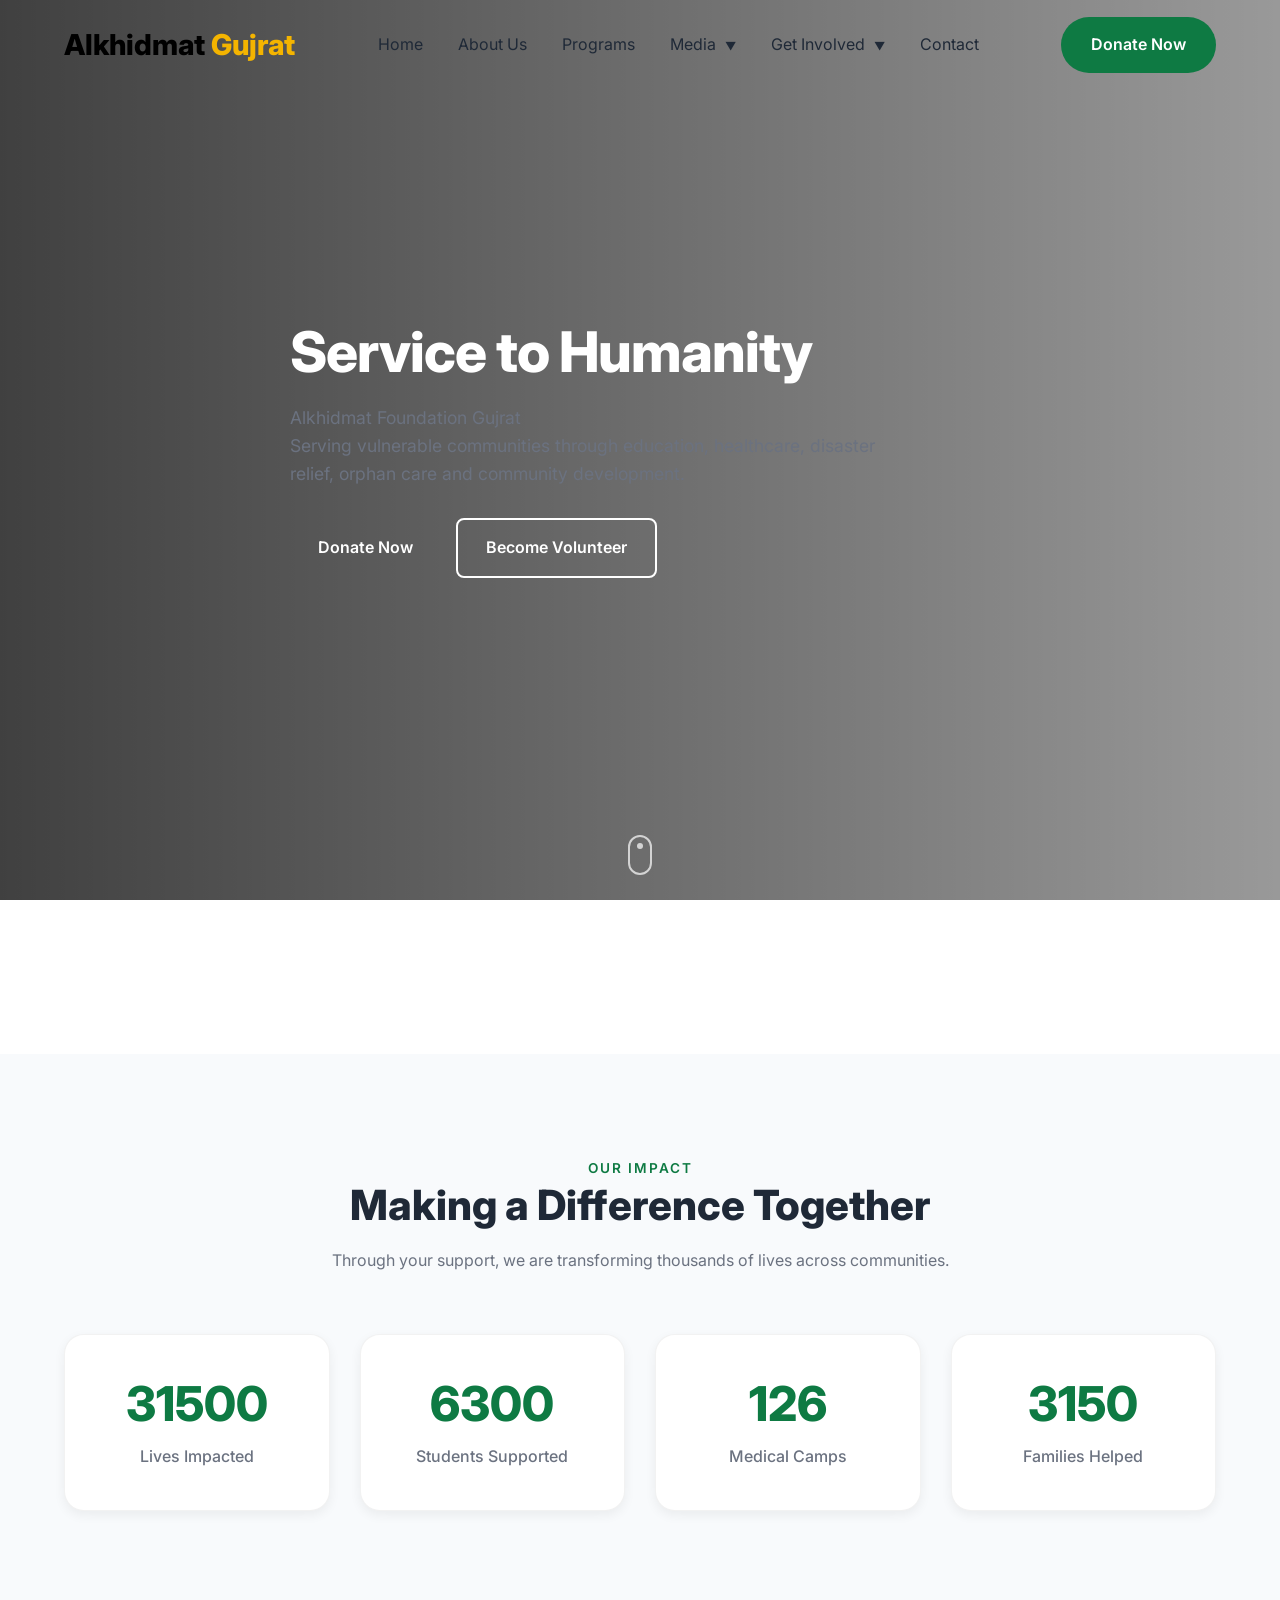
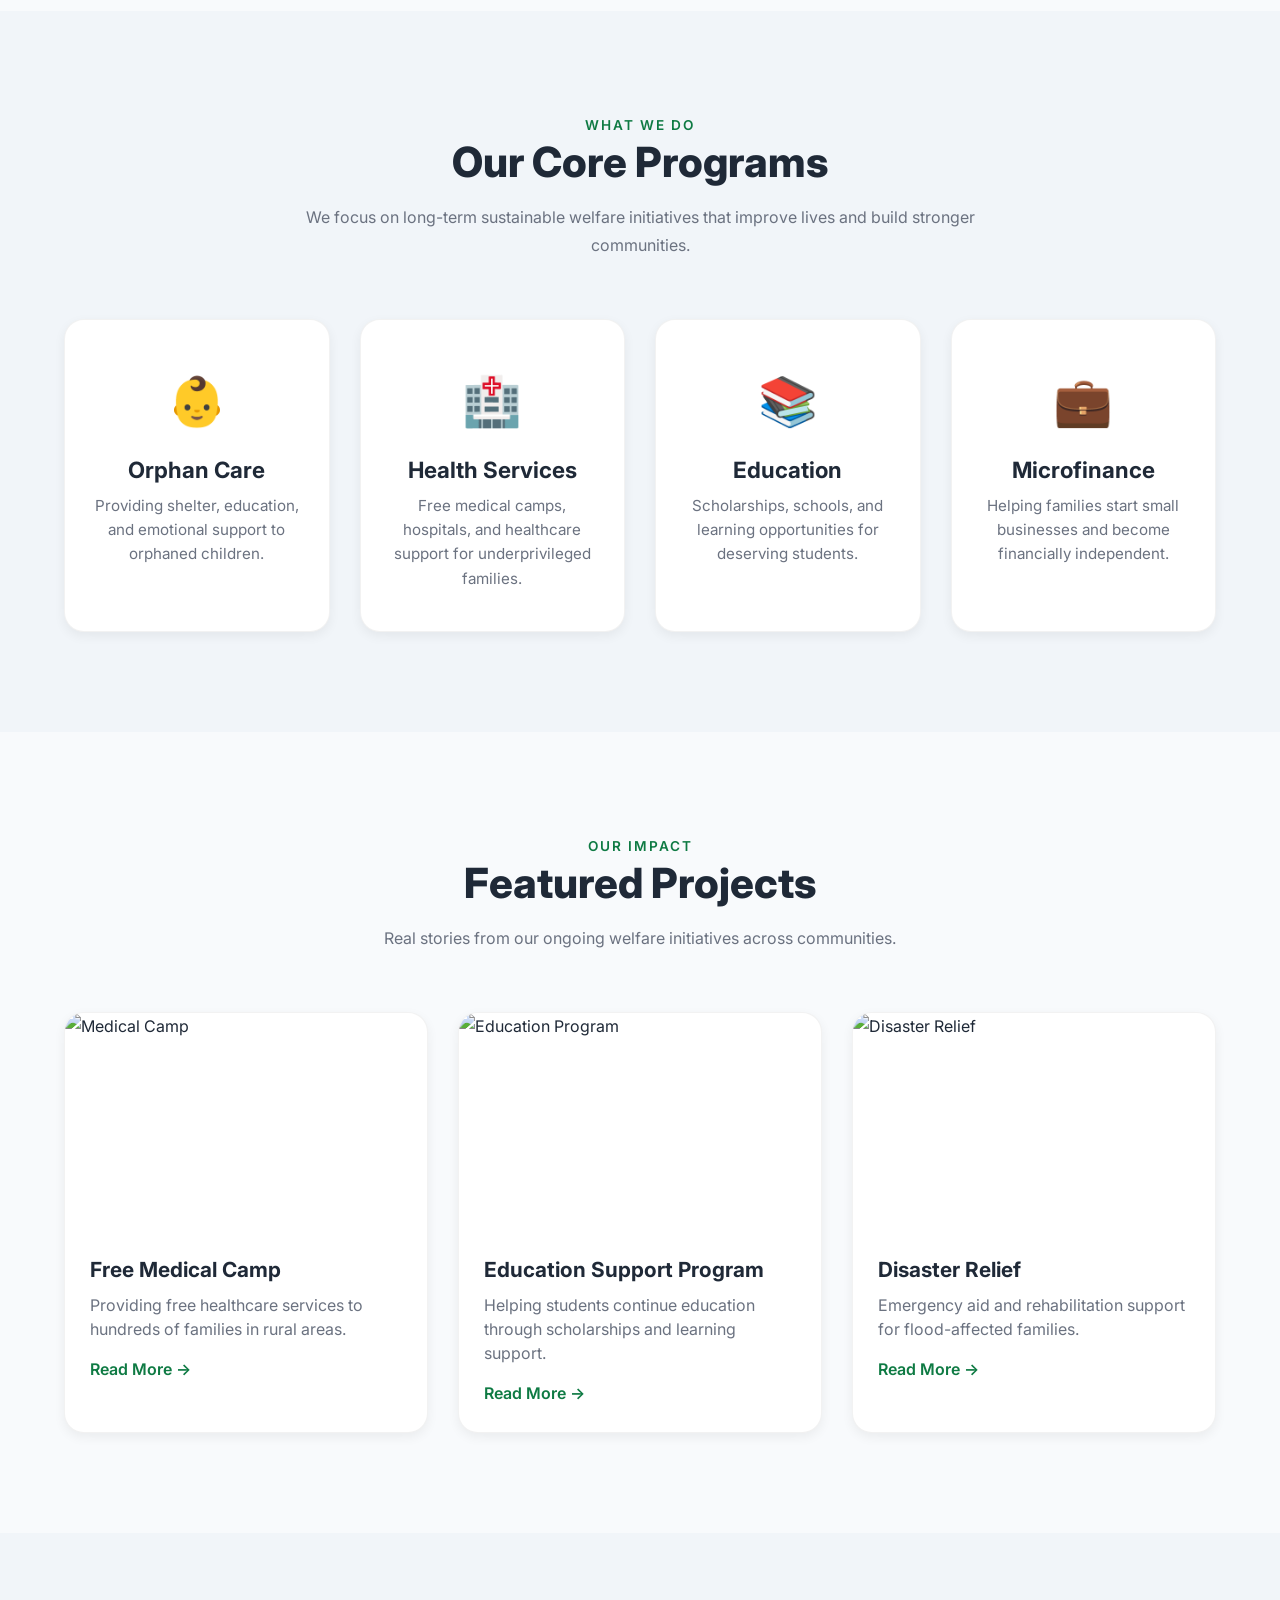
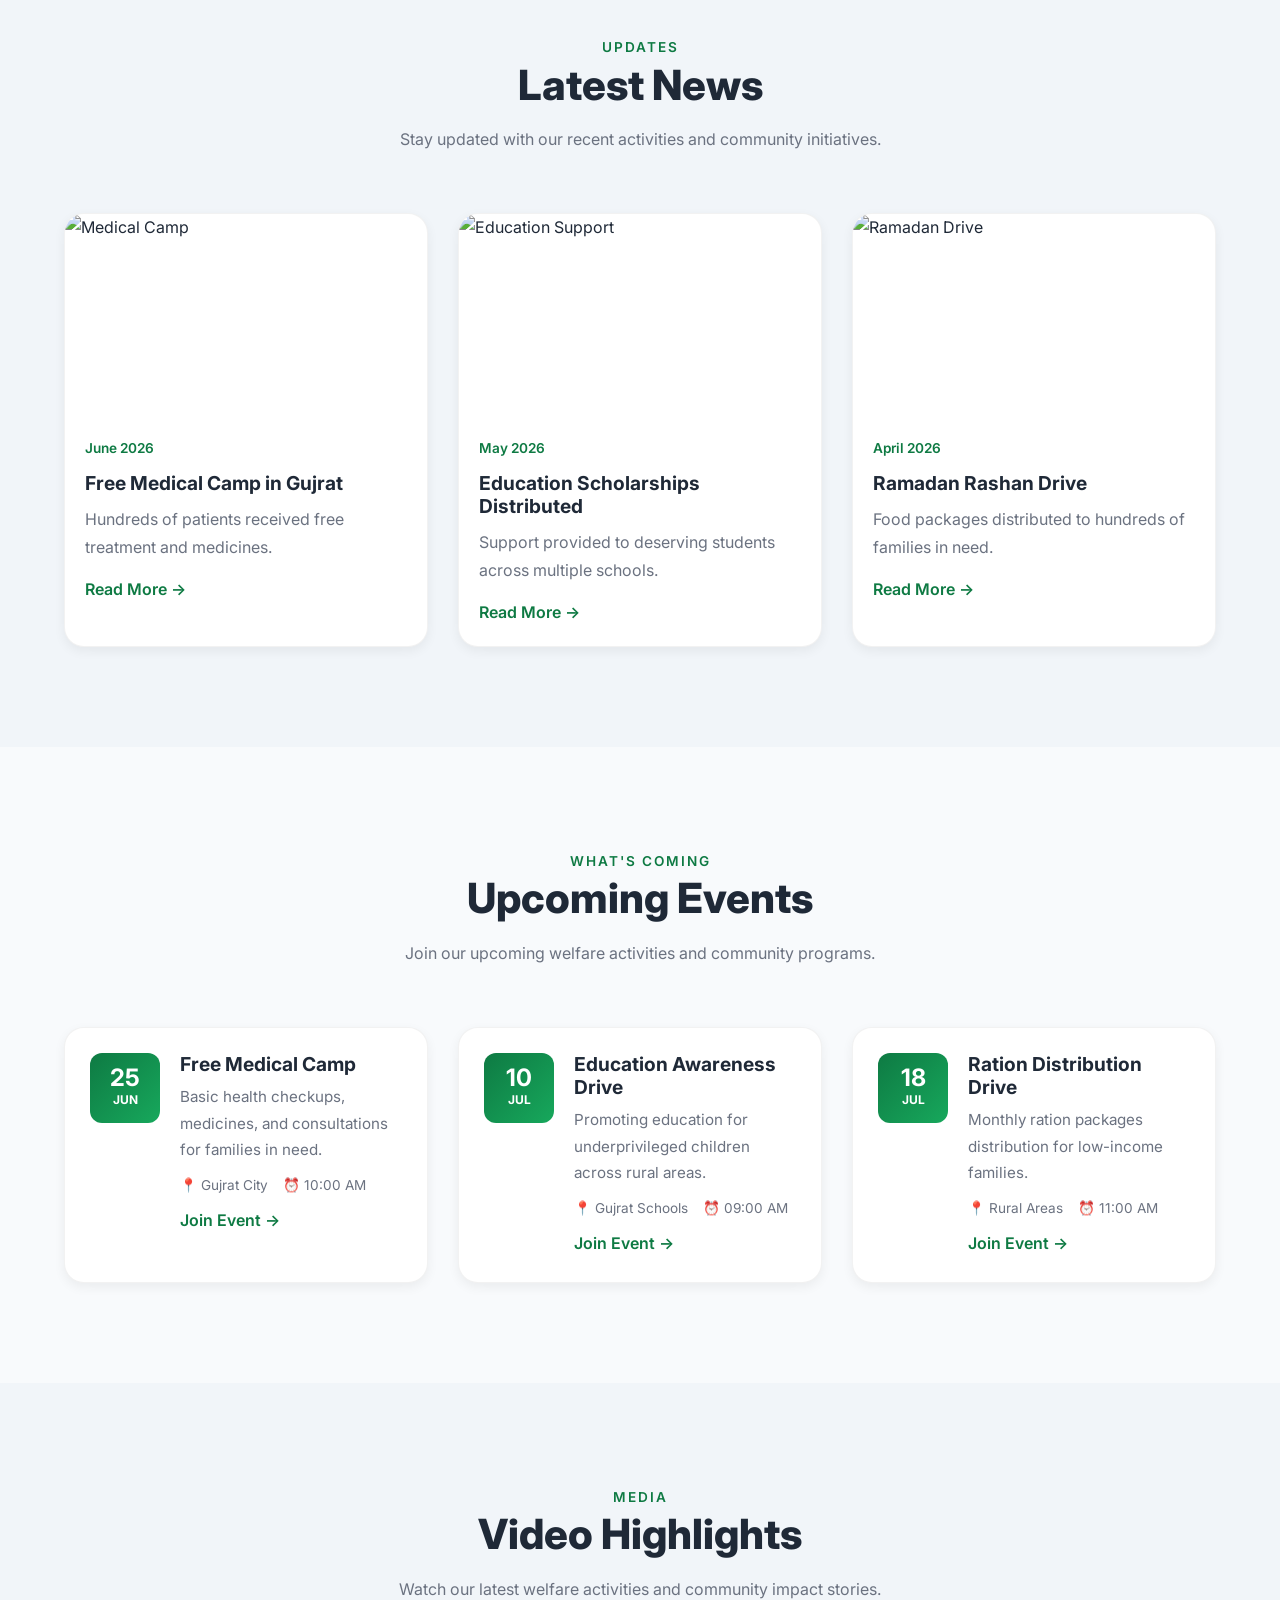
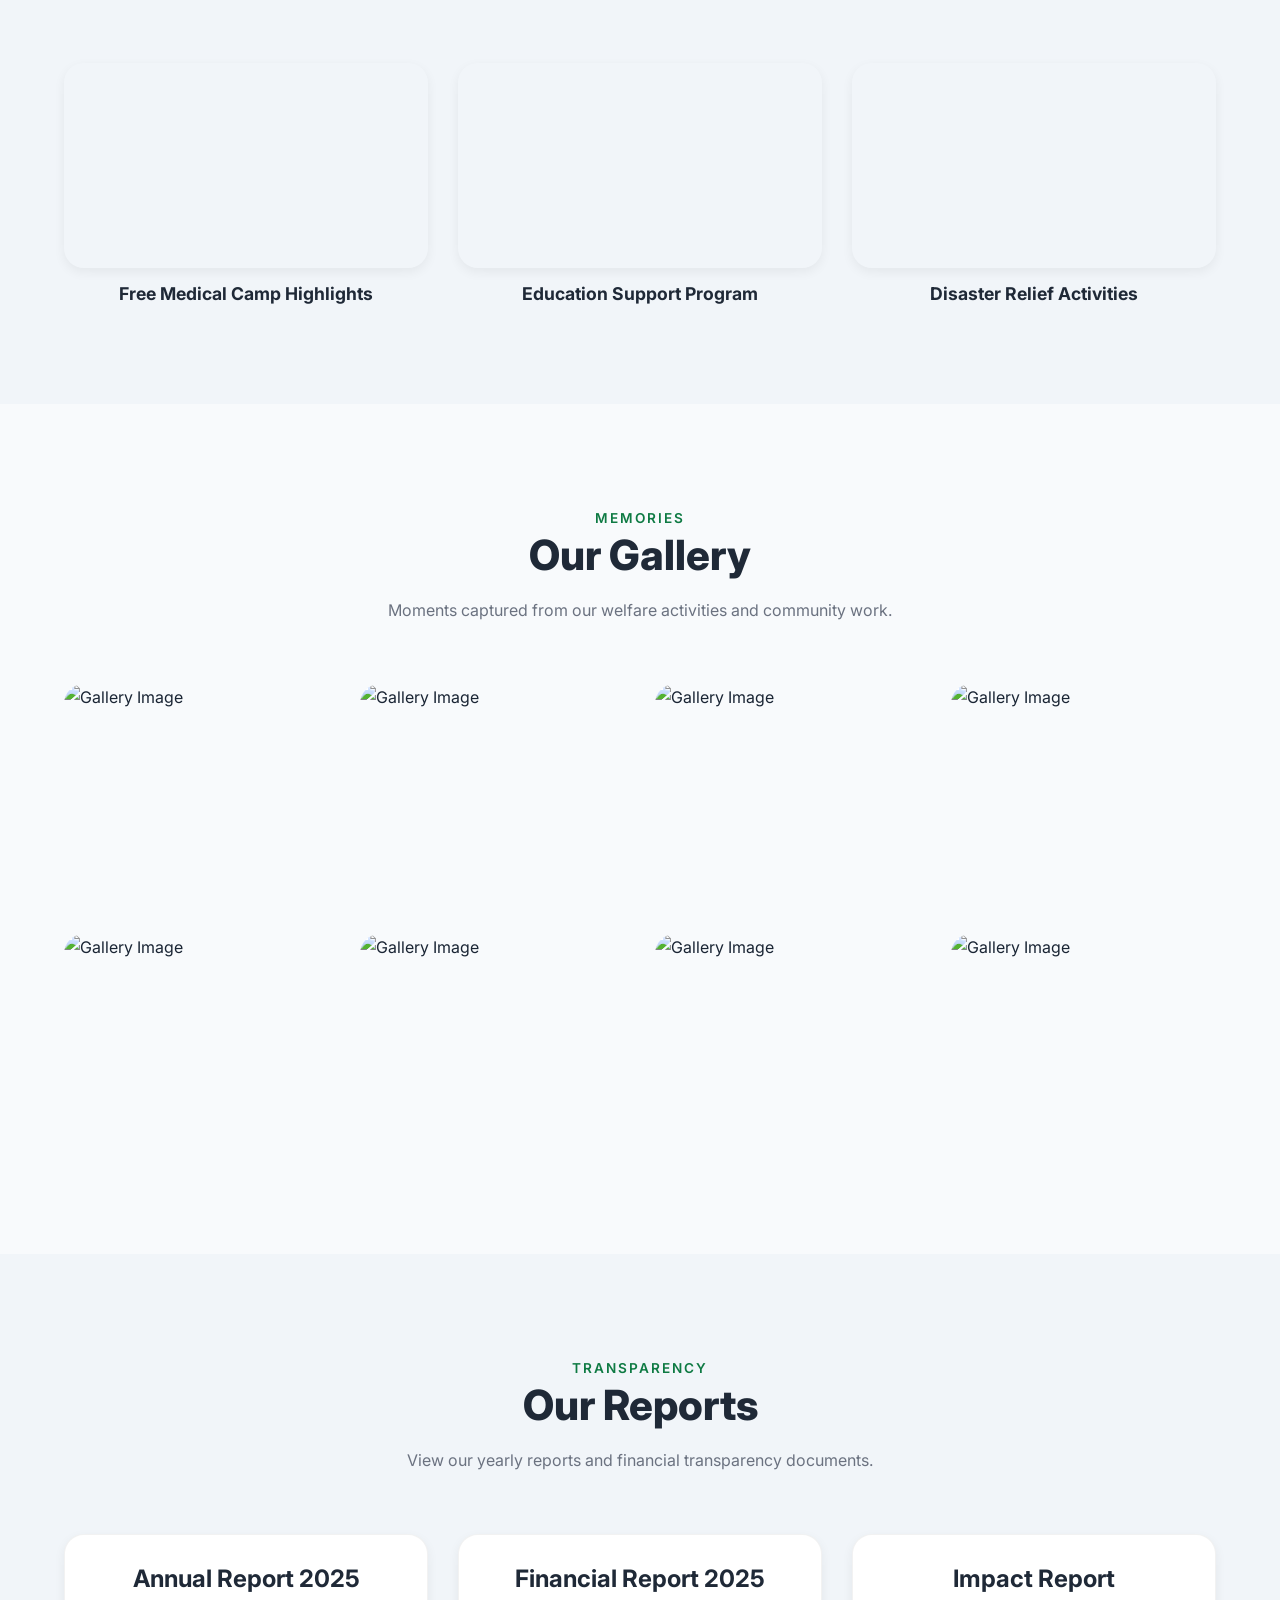
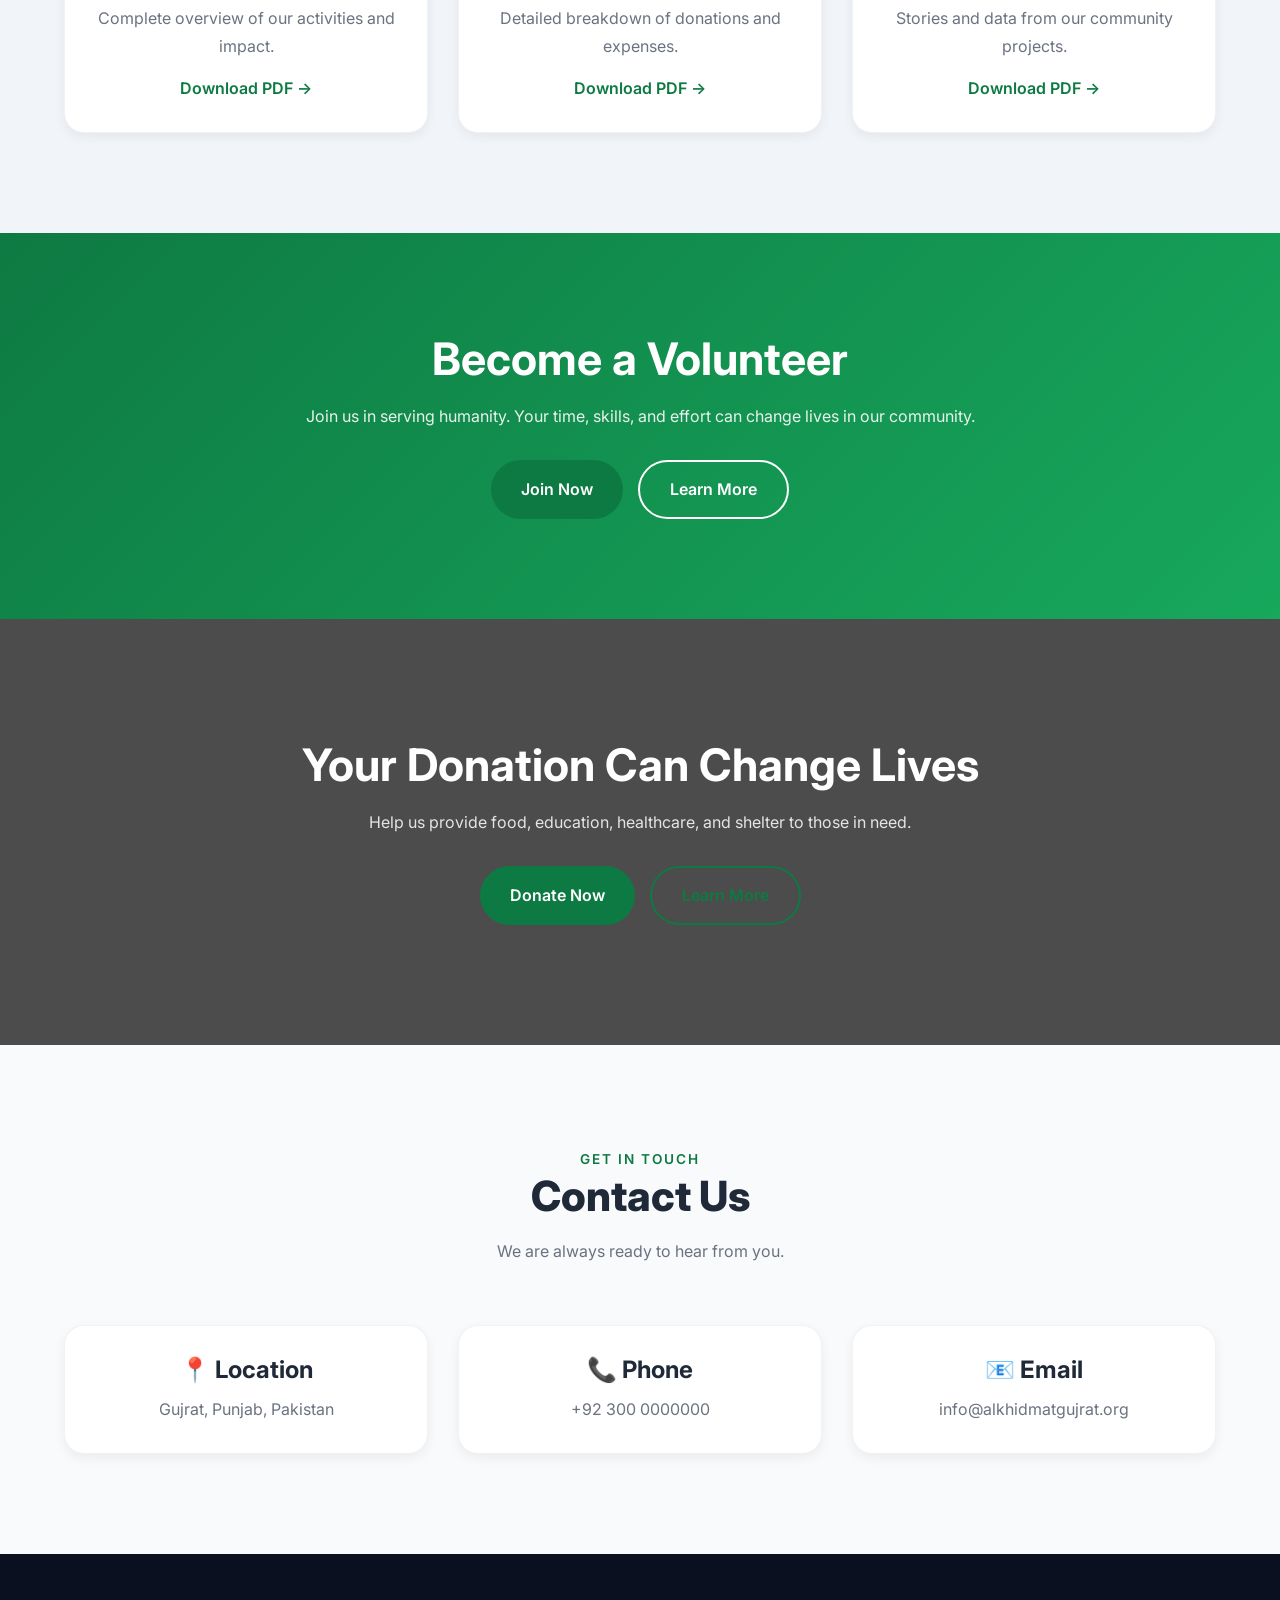
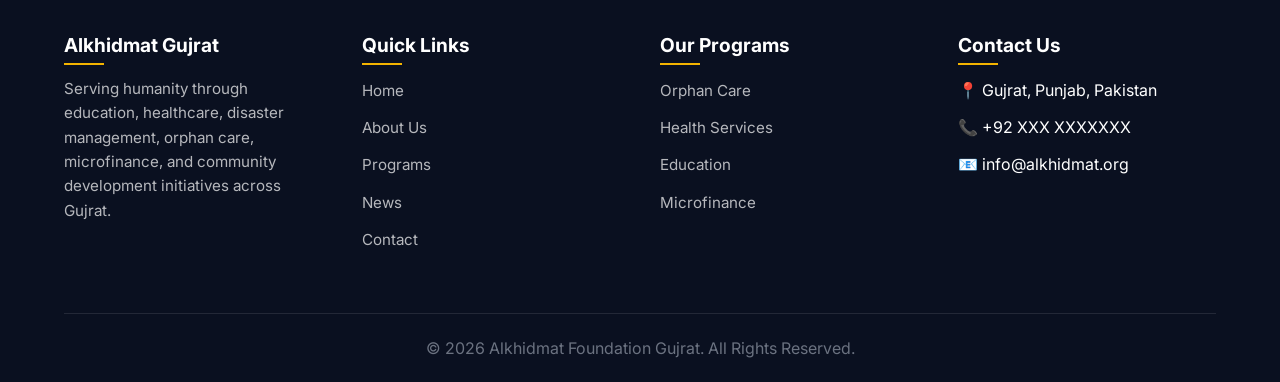
==== index.html @ e56b407f "initial NGO website frontend" ====
<!DOCTYPE html>
<html lang="en">

<head>

    <!-- Meta -->
    <meta charset="UTF-8">
    <meta name="viewport" content="width=device-width, initial-scale=1.0">

    <!-- SEO -->
    <title>Alkhidmat Foundation Gujrat | Service To Humanity</title>

    <meta name="description"
        content="Alkhidmat Foundation Gujrat serving humanity through education, healthcare, disaster management, orphan care and community services.">

    <!-- Favicon -->
    <link rel="icon" href="assets/images/logo/favicon.png">

    <!-- CSS -->
    <link rel="stylesheet" href="assets/css/style.css">
    <link rel="stylesheet" href="assets/css/animations.css">
    <link rel="stylesheet" href="assets/css/responsive.css">

</head>

<body class="home">

    <!-- ==========================================
         HEADER / NAVBAR
    ========================================== -->

    <header>

        <div id="navbar"></div>


    </header>

    <!-- ==========================================
         MAIN CONTENT
    ========================================== -->

    <main>

        <!-- HERO SECTION -->
        <section class="hero">
            <div class="hero-overlay"></div>

            <div class="hero-content container">
                <h1 class="hero-title">
                    Service to Humanity
                </h1>

                <p class="hero-subtitle">
                    Alkhidmat Foundation Gujrat<br>
                    Serving vulnerable communities through education, healthcare, disaster relief, orphan care and
                    community development.
                </p>

                <div class="hero-buttons">
                    <a href="#" class="btn primary-btn">Donate Now</a>
                    <a href="#" class="btn secondary-btn">Become Volunteer</a>
                </div>
            </div>

            <div class="scroll-indicator">
                <span></span>
            </div>
        </section>

        <!-- ABOUT PREVIEW -->
        <section class="about-preview">

        </section>

        <!-- IMPACT STATISTICS -->
        <section class="impact-stats bg-light">
            <div class="container">

                <div class="section-header text-center">
                    <span class="section-subtitle">Our Impact</span>
                    <h2 class="section-title">Making a Difference Together</h2>
                    <p class="section-description">
                        Through your support, we are transforming thousands of lives across communities.
                    </p>
                </div>

                <div class="grid grid-4 impact-grid">

                    <div class="card impact-card">
                        <h3 class="counter" data-target="50000">0</h3>
                        <p>Lives Impacted</p>
                    </div>

                    <div class="card impact-card">
                        <h3 class="counter" data-target="10000">0</h3>
                        <p>Students Supported</p>
                    </div>

                    <div class="card impact-card">
                        <h3 class="counter" data-target="200">0</h3>
                        <p>Medical Camps</p>
                    </div>

                    <div class="card impact-card">
                        <h3 class="counter" data-target="5000">0</h3>
                        <p>Families Helped</p>
                    </div>

                </div>

            </div>
        </section>

        <!-- PROGRAMS SECTION -->
        <section class="programs-section bg-section">
            <div class="container">

                <div class="section-header text-center">
                    <span class="section-subtitle">What We Do</span>
                    <h2 class="section-title">Our Core Programs</h2>
                    <p class="section-description">
                        We focus on long-term sustainable welfare initiatives that improve lives and build stronger
                        communities.
                    </p>
                </div>

                <div class="grid grid-4 programs-grid">

                    <div class="card program-card">
                        <div class="program-icon">👶</div>
                        <h3>Orphan Care</h3>
                        <p>Providing shelter, education, and emotional support to orphaned children.</p>
                    </div>

                    <div class="card program-card">
                        <div class="program-icon">🏥</div>
                        <h3>Health Services</h3>
                        <p>Free medical camps, hospitals, and healthcare support for underprivileged families.</p>
                    </div>

                    <div class="card program-card">
                        <div class="program-icon">📚</div>
                        <h3>Education</h3>
                        <p>Scholarships, schools, and learning opportunities for deserving students.</p>
                    </div>

                    <div class="card program-card">
                        <div class="program-icon">💼</div>
                        <h3>Microfinance</h3>
                        <p>Helping families start small businesses and become financially independent.</p>
                    </div>

                </div>

            </div>
        </section>

        <!-- FEATURED PROJECTS -->
        <section class="featured-projects bg-light">
            <div class="container">

                <div class="section-header text-center">
                    <span class="section-subtitle">Our Impact</span>
                    <h2 class="section-title">Featured Projects</h2>
                    <p class="section-description">
                        Real stories from our ongoing welfare initiatives across communities.
                    </p>
                </div>

                <div class="grid grid-3 projects-grid">

                    <!-- Project 1 -->
                    <div class="card project-card">
                        <div class="project-image">
                            <img src="assets/images/projects/project1.jpg" alt="Medical Camp">
                        </div>
                        <div class="project-content">
                            <h3>Free Medical Camp</h3>
                            <p>Providing free healthcare services to hundreds of families in rural areas.</p>
                            <a href="#" class="project-link">Read More →</a>
                        </div>
                    </div>

                    <!-- Project 2 -->
                    <div class="card project-card">
                        <div class="project-image">
                            <img src="assets/images/projects/project2.jpg" alt="Education Program">
                        </div>
                        <div class="project-content">
                            <h3>Education Support Program</h3>
                            <p>Helping students continue education through scholarships and learning support.</p>
                            <a href="#" class="project-link">Read More →</a>
                        </div>
                    </div>

                    <!-- Project 3 -->
                    <div class="card project-card">
                        <div class="project-image">
                            <img src="assets/images/projects/project3.jpg" alt="Disaster Relief">
                        </div>
                        <div class="project-content">
                            <h3>Disaster Relief</h3>
                            <p>Emergency aid and rehabilitation support for flood-affected families.</p>
                            <a href="#" class="project-link">Read More →</a>
                        </div>
                    </div>

                </div>

            </div>
        </section>

        <!-- LATEST NEWS -->
        <section class="latest-news bg-section">
            <div class="container">

                <div class="section-header text-center">
                    <span class="section-subtitle">Updates</span>
                    <h2 class="section-title">Latest News</h2>
                    <p class="section-description">
                        Stay updated with our recent activities and community initiatives.
                    </p>
                </div>

                <div class="grid grid-3 news-grid">

                    <!-- News 1 -->
                    <div class="card news-card">
                        <div class="news-image">
                            <img src="assets/images/news/news1.jpg" alt="Medical Camp">
                        </div>
                        <div class="news-content">
                            <span class="news-date">June 2026</span>
                            <h3>Free Medical Camp in Gujrat</h3>
                            <p>Hundreds of patients received free treatment and medicines.</p>
                            <a href="#" class="news-link">Read More →</a>
                        </div>
                    </div>

                    <!-- News 2 -->
                    <div class="card news-card">
                        <div class="news-image">
                            <img src="assets/images/news/news2.jpg" alt="Education Support">
                        </div>
                        <div class="news-content">
                            <span class="news-date">May 2026</span>
                            <h3>Education Scholarships Distributed</h3>
                            <p>Support provided to deserving students across multiple schools.</p>
                            <a href="#" class="news-link">Read More →</a>
                        </div>
                    </div>

                    <!-- News 3 -->
                    <div class="card news-card">
                        <div class="news-image">
                            <img src="assets/images/news/news3.jpg" alt="Ramadan Drive">
                        </div>
                        <div class="news-content">
                            <span class="news-date">April 2026</span>
                            <h3>Ramadan Rashan Drive</h3>
                            <p>Food packages distributed to hundreds of families in need.</p>
                            <a href="#" class="news-link">Read More →</a>
                        </div>
                    </div>

                </div>

            </div>
        </section>

        <!-- EVENTS -->
        <section class="events-section bg-light">
            <div class="container">

                <div class="section-header text-center">
                    <span class="section-subtitle">What's Coming</span>
                    <h2 class="section-title">Upcoming Events</h2>
                    <p class="section-description">
                        Join our upcoming welfare activities and community programs.
                    </p>
                </div>

                <div class="grid grid-3 events-grid">

                    <!-- Event 1 -->
                    <div class="card event-card">
                        <div class="event-date">
                            <span>25</span>
                            <small>JUN</small>
                        </div>

                        <div class="event-content">
                            <h3>Free Medical Camp</h3>
                            <p>Basic health checkups, medicines, and consultations for families in need.</p>

                            <div class="event-meta">
                                <span>📍 Gujrat City</span>
                                <span>⏰ 10:00 AM</span>
                            </div>

                            <a href="#" class="event-link">Join Event →</a>
                        </div>

                    </div>

                    <!-- Event 2 -->
                    <div class="card event-card">
                        <div class="event-date">
                            <span>10</span>
                            <small>JUL</small>
                        </div>

                        <div class="event-content">
                            <h3>Education Awareness Drive</h3>
                            <p>Promoting education for underprivileged children across rural areas.</p>

                            <div class="event-meta">
                                <span>📍 Gujrat Schools</span>
                                <span>⏰ 09:00 AM</span>
                            </div>

                            <a href="#" class="event-link">Join Event →</a>
                        </div>

                    </div>

                    <!-- Event 3 -->
                    <div class="card event-card">
                        <div class="event-date">
                            <span>18</span>
                            <small>JUL</small>
                        </div>

                        <div class="event-content">
                            <h3>Ration Distribution Drive</h3>
                            <p>Monthly ration packages distribution for low-income families.</p>

                            <div class="event-meta">
                                <span>📍 Rural Areas</span>
                                <span>⏰ 11:00 AM</span>
                            </div>

                            <a href="#" class="event-link">Join Event →</a>
                        </div>

                    </div>

                </div>

            </div>
        </section>

        <!-- VIDEO HIGHLIGHTS -->
        <section class="video-highlights bg-section">
            <div class="container">

                <div class="section-header text-center">
                    <span class="section-subtitle">Media</span>
                    <h2 class="section-title">Video Highlights</h2>
                    <p class="section-description">
                        Watch our latest welfare activities and community impact stories.
                    </p>
                </div>

                <div class="grid grid-3 video-grid">

                    <!-- Video 1 -->
                    <div class="video-card">
                        <div class="video-frame">
                            <iframe src="https://www.youtube.com/embed/dQw4w9WgXcQ" title="Medical Camp" frameborder="0"
                                allow="accelerometer; autoplay; clipboard-write; encrypted-media; gyroscope; picture-in-picture"
                                allowfullscreen>
                            </iframe>
                        </div>
                        <h3>Free Medical Camp Highlights</h3>
                    </div>

                    <!-- Video 2 -->
                    <div class="video-card">
                        <div class="video-frame">
                            <iframe src="https://www.youtube.com/embed/dQw4w9WgXcQ" title="Education Program"
                                frameborder="0" allowfullscreen>
                            </iframe>
                        </div>
                        <h3>Education Support Program</h3>
                    </div>

                    <!-- Video 3 -->
                    <div class="video-card">
                        <div class="video-frame">
                            <iframe src="https://www.youtube.com/embed/dQw4w9WgXcQ" title="Disaster Relief"
                                frameborder="0" allowfullscreen>
                            </iframe>
                        </div>
                        <h3>Disaster Relief Activities</h3>
                    </div>

                </div>

            </div>
        </section>

        <!-- GALLERY PREVIEW -->
        <section class="gallery-preview bg-light">
            <div class="container">

                <div class="section-header text-center">
                    <span class="section-subtitle">Memories</span>
                    <h2 class="section-title">Our Gallery</h2>
                    <p class="section-description">
                        Moments captured from our welfare activities and community work.
                    </p>
                </div>

                <div class="grid grid-4 gallery-grid">

                    <div class="gallery-item">
                        <img src="assets/images/gallery/g1.jpg" alt="Gallery Image">
                    </div>

                    <div class="gallery-item">
                        <img src="assets/images/gallery/g2.jpg" alt="Gallery Image">
                    </div>

                    <div class="gallery-item">
                        <img src="assets/images/gallery/g3.jpg" alt="Gallery Image">
                    </div>

                    <div class="gallery-item">
                        <img src="assets/images/gallery/g4.jpg" alt="Gallery Image">
                    </div>

                    <div class="gallery-item">
                        <img src="assets/images/gallery/g5.jpg" alt="Gallery Image">
                    </div>

                    <div class="gallery-item">
                        <img src="assets/images/gallery/g6.jpg" alt="Gallery Image">
                    </div>

                    <div class="gallery-item">
                        <img src="assets/images/gallery/g7.jpg" alt="Gallery Image">
                    </div>

                    <div class="gallery-item">
                        <img src="assets/images/gallery/g8.jpg" alt="Gallery Image">
                    </div>

                </div>

            </div>
        </section>

        <!-- REPORTS SECTION -->
        <section class="reports-section bg-section">
            <div class="container">

                <div class="section-header text-center">
                    <span class="section-subtitle">Transparency</span>
                    <h2 class="section-title">Our Reports</h2>
                    <p class="section-description">
                        View our yearly reports and financial transparency documents.
                    </p>
                </div>

                <div class="grid grid-3 reports-grid">

                    <div class="card report-card">
                        <h3>Annual Report 2025</h3>
                        <p>Complete overview of our activities and impact.</p>
                        <a href="#" class="report-link">Download PDF →</a>
                    </div>

                    <div class="card report-card">
                        <h3>Financial Report 2025</h3>
                        <p>Detailed breakdown of donations and expenses.</p>
                        <a href="#" class="report-link">Download PDF →</a>
                    </div>

                    <div class="card report-card">
                        <h3>Impact Report</h3>
                        <p>Stories and data from our community projects.</p>
                        <a href="#" class="report-link">Download PDF →</a>
                    </div>

                </div>

            </div>
        </section>

        <!-- VOLUNTEER CTA -->
        <section class="volunteer-cta">
            <div class="container">

                <div class="volunteer-box">

                    <div class="volunteer-content">
                        <h2>Become a Volunteer</h2>
                        <p>
                            Join us in serving humanity. Your time, skills, and effort can change lives in our
                            community.
                        </p>

                        <div class="volunteer-buttons">
                            <a href="#" class="btn btn-primary">Join Now</a>
                            <a href="#" class="btn btn-outline">Learn More</a>
                        </div>
                    </div>

                </div>

            </div>
        </section>

        <!-- DONATION CTA -->
        <section class="donation-cta">
            <div class="container">

                <div class="donation-box">

                    <div class="donation-content">
                        <h2>Your Donation Can Change Lives</h2>
                        <p>
                            Help us provide food, education, healthcare, and shelter to those in need.
                        </p>

                        <div class="donation-buttons">
                            <a href="#" class="btn btn-primary">Donate Now</a>
                            <a href="#" class="btn btn-outline">Learn More</a>
                        </div>

                    </div>

                </div>

            </div>
        </section>

        <!-- CONTACT PREVIEW -->
        <section class="contact-preview bg-light">
            <div class="container">

                <div class="section-header text-center">
                    <span class="section-subtitle">Get In Touch</span>
                    <h2 class="section-title">Contact Us</h2>
                    <p class="section-description">
                        We are always ready to hear from you.
                    </p>
                </div>

                <div class="grid grid-3 contact-grid">

                    <div class="card contact-card">
                        <h3>📍 Location</h3>
                        <p>Gujrat, Punjab, Pakistan</p>
                    </div>

                    <div class="card contact-card">
                        <h3>📞 Phone</h3>
                        <p>+92 300 0000000</p>
                    </div>

                    <div class="card contact-card">
                        <h3>📧 Email</h3>
                        <p>info@alkhidmatgujrat.org</p>
                    </div>

                </div>

            </div>
        </section>

    </main>

    <!-- ==========================================
         FOOTER
    ========================================== -->

    <div id="footer"></div>

    <!-- JavaScript -->


    <script src="assets/js/main.js"></script>
    <script src="assets/js/components.js"></script>

    <script>
        loadComponent("navbar", "components/navbar.html");
        loadComponent("footer", "components/footer.html");
    </script>

    <script src="assets/js/slider.js"></script>

    <script src="assets/js/counters.js"></script>

</body>

</html>
---- assets/css/style.css ----
/* ==========================================
   ALKHIDMAT FOUNDATION GUJRAT
   GLOBAL STYLESHEET
========================================== */

/* ==========================================
   GOOGLE FONTS
========================================== */

@import url('https://fonts.googleapis.com/css2?family=Inter:wght@300;400;500;600;700;800;900&display=swap');

/* ==========================================
   CSS VARIABLES
========================================== */

:root {

  /* Colors */

  /* Navbar */

  --navbar-height: 90px;

  /* Z Index */

  --z-navbar: 1000;
  --z-overlay: 999;
  --z-modal: 2000;

  /* Gradients */

  --primary-gradient: linear-gradient(135deg,
      #0E7A43,
      #17A85C);

  --dark-gradient: linear-gradient(135deg,
      #085A31,
      #0E7A43);

  --primary-color: #0E7A43;
  --primary-dark: #085A31;
  --primary-light: #17A85C;

  --accent-color: #F4B400;

  --white-color: #ffffff;
  --black-color: #000000;

  --text-color: #1F2937;
  --text-light: #6B7280;

  --bg-light: #F8FAFC;
  --bg-section: #F1F5F9;

  --border-color: #E5E7EB;

  /* Container */

  --container-width: 1200px;

  /* Radius */

  --radius-sm: 8px;
  --radius-md: 12px;
  --radius-lg: 20px;
  --radius-xl: 30px;

  /* Shadows */

  --shadow-sm: 0 4px 12px rgba(0, 0, 0, 0.06);

  --shadow-md: 0 12px 30px rgba(0, 0, 0, 0.10);

  --shadow-lg: 0 20px 50px rgba(0, 0, 0, 0.15);

  /* Transition */

  --transition: all 0.3s ease;

}

/* ==========================================
   RESET
========================================== */

* {
  margin: 0;
  padding: 0;
  box-sizing: border-box;
}

html {
  scroll-behavior: smooth;
}

body {
  font-family: 'Inter', sans-serif;
  color: var(--text-color);
  background: var(--white-color);
  overflow-x: hidden;
  line-height: 1.7;

  -webkit-font-smoothing: antialiased;
  text-rendering: optimizeLegibility;
}

img {
  width: 100%;
  display: block;
}

a {
  text-decoration: none;
  color: inherit;
}

ul {
  list-style: none;
}

button,
input,
textarea {
  font-family: inherit;
  border: none;
  outline: none;
}

section {
  padding: clamp(60px, 6vw, 110px) 0;
}

/* ==========================================
   CONTAINER
========================================== */

.container {
  width: 90%;
  max-width: var(--container-width);
  margin: auto;
}

/* ==========================================
   TYPOGRAPHY
========================================== */

h1,
h2,
h3,
h4,
h5,
h6 {
  line-height: 1.2;
  font-weight: 700;
}

h1 {
  font-size: 3.2rem;
}

h2 {
  font-size: 2.4rem;
}

h3 {
  font-size: 1.5rem;
}

p {
  color: var(--text-light);
  font-size: 1rem;
  line-height: 1.75;
}

/* ==========================================
   SECTION HEADINGS
========================================== */

.section-header {
  text-align: center;
  margin-bottom: 60px;
}

.section-subtitle {
  color: var(--primary-color);
  font-weight: 600;
  margin-bottom: 10px;
  text-transform: uppercase;
  letter-spacing: 2px;
  font-size: 0.85rem;
}

.section-title {
  margin-bottom: 15px;
  font-size: 2.6rem;
  font-weight: 800;
}

.section-description {
  max-width: 700px;
  margin: auto;
}

/* ==========================================
   BUTTONS
========================================== */

.btn {
  display: inline-flex;
  align-items: center;
  justify-content: center;
  gap: 10px;

  padding: 14px 30px;

  border-radius: 50px;

  cursor: pointer;

  transition: var(--transition);

  font-weight: 600;
}

.btn-primary {
  background: var(--primary-color);
  color: var(--white-color);
}

.btn-primary:hover {
  background: var(--primary-dark);
}


.btn-outline {
  border: 2px solid var(--primary-color);
  color: var(--primary-color);
  background: transparent;
}

.btn-outline:hover {
  background: var(--primary-color);
  color: var(--white-color);
}

/* ==========================================
   CARDS
========================================== */

.card {
  background: var(--white-color);

  border-radius: var(--radius-lg);

  overflow: hidden;

  border: 1px solid rgba(0, 0, 0, 0.05);

  box-shadow: var(--shadow-sm);

  transition: var(--transition);
}

.card:hover {
  transform: translateY(-6px);
  box-shadow: var(--shadow-md);
}

/* ==========================================
   GRID
========================================== */

.grid {
  display: grid;
  gap: 30px;
}

.grid-2 {
  grid-template-columns: repeat(2, 1fr);
}

.grid-3 {
  grid-template-columns: repeat(3, 1fr);
}

.grid-4 {
  grid-template-columns: repeat(4, 1fr);
}

/* ==========================================
   UTILITIES
========================================== */

.text-center {
  text-align: center;
}

.bg-light {
  background: var(--bg-light);
}

.bg-section {
  background: var(--bg-section);
}

.mt-1 {
  margin-top: 10px;
}

.mt-2 {
  margin-top: 20px;
}

.mt-3 {
  margin-top: 30px;
}

.mt-4 {
  margin-top: 40px;
}

.mt-5 {
  margin-top: 50px;
}

/* ==========================================
   PLACEHOLDER IMAGE
========================================== */

.image-placeholder {
  width: 100%;
  height: 300px;

  background: #dbe4ea;

  display: flex;
  align-items: center;
  justify-content: center;

  color: #555;
  font-weight: 600;

  border-radius: var(--radius-lg);
}


/* ==========================================
   NAVBAR
========================================== */

.navbar {
  background: white;
  position: fixed;
  top: 0;
  left: 0;

  width: 100%;

  height: 90px;

  z-index: 1000;

  transition: all .3s ease;

}

.home .navbar {
  background: transparent;
}

.navbar.scrolled {
  background: rgba(255, 255, 255, 0.85);
  backdrop-filter: blur(12px);
  -webkit-backdrop-filter: blur(12px);
  box-shadow: 0 5px 20px rgba(0, 0, 0, 0.08);
}

.navbar-container {

  height: 100%;

  display: flex;

  align-items: center;

  justify-content: space-between;

}

.logo {

  color: black;

}

.logo h2 {

  font-size: 1.8rem;

  font-weight: 800;

}

.logo span {

  color: var(--accent-color);

}

.navbar.scrolled .logo {

  color: var(--text-color);

}

.nav-links {

  display: flex;

  align-items: center;

  gap: 35px;

}

.nav-links>li {

  position: relative;

}

.nav-links>li>a {
  position: relative;
}

.nav-links>li>a::after {
  content: "";
  position: absolute;
  left: 0;
  bottom: -6px;
  width: 0;
  height: 2px;
  background: var(--accent-color);
  transition: .3s ease;
}

.nav-links>li>a:hover::after {
  width: 100%;
}

.navbar.scrolled .nav-links>li>a {

  color: var(--text-color);

}

.nav-links>li>a:hover {

  color: var(--accent-color);

}

.dropdown-arrow {

  font-size: .7rem;

  margin-left: 5px;

}

.dropdown-menu {

  position: absolute;

  top: 150%;

  left: 0;

  min-width: 220px;

  background: white;

  border-radius: 12px;

  box-shadow: 0 15px 30px rgba(0, 0, 0, .08);

  opacity: 0;

  visibility: hidden;

  transform: translateY(15px);

  transition: .3s ease;

  overflow: hidden;

}

.dropdown:hover .dropdown-menu {

  opacity: 1;

  visibility: visible;

  transform: translateY(0);

}

.dropdown-menu li a {

  display: block;

  padding: 14px 20px;

  color: var(--text-color);

  transition: .3s;

}

.dropdown-menu li a:hover {

  background: #f8fafc;

  color: var(--primary-color);

}

.nav-btn {
  border-radius: 50px;
  color: var(--white-color);
}

.nav-btn:hover {
  transform: translateY(-2px);
}

.btn-primary {
  background: var(--primary-color);
  color: white;
}

.btn-primary:hover {
  transform: translateY(-3px);
  background: var(--primary-dark);
}

.secondary-btn {
  border: 2px solid white;
  color: white;
  background: transparent;
}

.secondary-btn:hover {
  background: white;
  color: black;
}

.hamburger {

  display: none;

  flex-direction: column;

  gap: 5px;

  cursor: pointer;

}

.hamburger span {

  width: 28px;

  height: 3px;

  background: white;

  border-radius: 50px;

  transition: .3s;

}

.navbar.scrolled .hamburger span {

  background: var(--text-color);

}


/* ==========================================
   HERO SECTION
========================================== */

.hero {
  position: relative;
  min-height: 100vh;
  display: flex;
  align-items: center;
  color: white;
  background: url("../images/hero.jpg") center/cover no-repeat;
}

/* dark overlay */
.hero-overlay {
  position: absolute;
  inset: 0;
  background: linear-gradient(to right,
      rgba(0, 0, 0, 0.75),
      rgba(0, 0, 0, 0.4));
}

/* content */
.hero-content {
  position: relative;
  z-index: 2;
  max-width: 700px;
}

.hero-title {
  font-size: 3.5rem;
  font-weight: 800;
  letter-spacing: -1px;
  line-height: 1.1;
  margin-bottom: 20px;
  animation: fadeUp 1s ease forwards;
}

.hero-subtitle {
  max-width: 600px;
  font-size: 1.1rem;
  line-height: 1.6;
  margin-bottom: 30px;
  opacity: 0.9;
  animation: fadeUp 1.3s ease forwards;
}

/* buttons */
.hero-buttons {
  display: flex;
  gap: 15px;
  animation: fadeUp 1.6s ease forwards;
}

.hero-buttons .btn {
  padding: 14px 28px;
  border-radius: 8px;
}


.secondary-btn {
  border: 2px solid white;
  color: white;
}

.secondary-btn:hover {
  background: white;
  color: black;
}

/* scroll indicator */
.scroll-indicator {
  position: absolute;
  bottom: 25px;
  left: 50%;
  transform: translateX(-50%);
  width: 24px;
  height: 40px;
  border: 2px solid white;
  border-radius: 50px;
  opacity: 0.7;
}

.scroll-indicator span {
  display: block;
  width: 6px;
  height: 6px;
  background: white;
  border-radius: 50%;
  margin: 6px auto;
  animation: scrollAnim 1.5s infinite;
}

/* animations */
@keyframes fadeUp {
  from {
    opacity: 0;
    transform: translateY(20px);
  }

  to {
    opacity: 1;
    transform: translateY(0);
  }
}

@keyframes scrollAnim {
  0% {
    transform: translateY(0);
    opacity: 1;
  }

  100% {
    transform: translateY(12px);
    opacity: 0;
  }
}

/* ==========================================
   IMPACT STATS SECTION
========================================== */

.impact-stats {
  padding: 100px 0;
}

.impact-grid {
  margin-top: 50px;
}

.impact-card {
  text-align: center;
  padding: 40px 20px;
  border-radius: var(--radius-lg);
  background: var(--white-color);
  box-shadow: var(--shadow-sm);
  transition: var(--transition);
}

.impact-card:hover {
  transform: translateY(-10px);
  box-shadow: var(--shadow-md);
}

.impact-card h3 {
  font-size: 3rem;
  font-weight: 800;
  color: var(--primary-color);
  margin-bottom: 10px;
}

.impact-card p {
  font-size: 1rem;
  color: var(--text-light);
  font-weight: 500;
}



/* ==========================================
   PROGRAMS SECTION
========================================== */

.programs-section {
  padding: 100px 0;
}

.programs-grid {
  margin-top: 50px;
}

/* card styling override */
.program-card {
  text-align: center;
  padding: 40px 25px;
  border-radius: var(--radius-lg);
  background: var(--white-color);
  box-shadow: var(--shadow-sm);
  transition: var(--transition);
  position: relative;
  overflow: hidden;
}

/* hover effect */
.program-card:hover {
  transform: translateY(-12px);
  box-shadow: var(--shadow-md);
}

/* icon */
.program-icon {
  font-size: 3rem;
  margin-bottom: 15px;
}

/* title */
.program-card h3 {
  font-size: 1.4rem;
  margin-bottom: 10px;
  font-weight: 700;
}

/* text */
.program-card p {
  font-size: 0.95rem;
  color: var(--text-light);
  line-height: 1.6;
}

/* subtle hover accent line */
.program-card::before {
  content: "";
  position: absolute;
  top: 0;
  left: 0;
  width: 100%;
  height: 4px;
  background: var(--primary-gradient);
  transform: scaleX(0);
  transform-origin: left;
  transition: var(--transition);
}

.program-card:hover::before {
  transform: scaleX(1);
}


/* ==========================================
   FEATURED PROJECTS
========================================== */

.featured-projects {
  padding: 100px 0;
}

.projects-grid {
  margin-top: 50px;
}

/* project card */
.project-card {
  overflow: hidden;
  border-radius: var(--radius-lg);
  transition: var(--transition);
  background: var(--white-color);
}

/* image */
.project-image {
  height: 220px;
  overflow: hidden;
}

.project-image img {
  width: 100%;
  height: 100%;
  object-fit: cover;
  transition: transform 0.5s ease;
}

/* hover zoom */
.project-card:hover .project-image img {
  transform: scale(1.1);
}

/* content */
.project-content {
  padding: 25px;
}

.project-content h3 {
  font-size: 1.3rem;
  margin-bottom: 10px;
}

.project-content p {
  color: var(--text-light);
  margin-bottom: 15px;
  line-height: 1.5;
}

/* link */
.project-link {
  color: var(--primary-color);
  font-weight: 600;
  transition: var(--transition);
}

.project-link:hover {
  color: var(--primary-dark);
}

/* ==========================================
   LATEST NEWS SECTION
========================================== */

.latest-news {
  padding: 100px 0;
}

.news-grid {
  margin-top: 50px;
}

/* card */
.news-card {
  overflow: hidden;
  border-radius: var(--radius-lg);
  background: var(--white-color);
  transition: var(--transition);
}

.news-card:hover {
  transform: translateY(-10px);
  box-shadow: var(--shadow-md);
}

/* image */
.news-image {
  height: 200px;
  overflow: hidden;
}

.news-image img {
  width: 100%;
  height: 100%;
  object-fit: cover;
  transition: transform 0.5s ease;
}

.news-card:hover .news-image img {
  transform: scale(1.1);
}

/* content */
.news-content {
  padding: 20px;
}

.news-date {
  font-size: 0.85rem;
  color: var(--primary-color);
  font-weight: 600;
}

.news-content h3 {
  margin: 10px 0;
  font-size: 1.2rem;
}

.news-content p {
  color: var(--text-light);
  margin-bottom: 15px;
}

/* link */
.news-link {
  color: var(--primary-color);
  font-weight: 600;
}

.news-link:hover {
  color: var(--primary-dark);
}

/* ==========================================
   EVENTS SECTION
========================================== */

.events-section {
  padding: 100px 0;
}

.events-grid {
  margin-top: 50px;
}

/* event card */
.event-card {
  display: flex;
  gap: 20px;
  padding: 25px;
  border-radius: var(--radius-lg);
  background: var(--white-color);
  transition: var(--transition);
}

.event-card:hover {
  transform: translateY(-10px);
  box-shadow: var(--shadow-md);
}

/* date box */
.event-date {
  min-width: 70px;
  height: 70px;
  background: var(--primary-gradient);
  color: white;
  border-radius: var(--radius-md);
  display: flex;
  flex-direction: column;
  align-items: center;
  justify-content: center;
  font-weight: 700;
}

.event-date span {
  font-size: 1.5rem;
  line-height: 1;
}

.event-date small {
  font-size: 0.75rem;
}

/* content */
.event-content h3 {
  font-size: 1.2rem;
  margin-bottom: 8px;
}

.event-content p {
  font-size: 0.95rem;
  color: var(--text-light);
  margin-bottom: 10px;
}

/* meta */
.event-meta {
  display: flex;
  gap: 15px;
  font-size: 0.85rem;
  color: var(--text-light);
  margin-bottom: 10px;
}

/* link */
.event-link {
  color: var(--primary-color);
  font-weight: 600;
}

.event-link:hover {
  color: var(--primary-dark);
}

/* ==========================================
   VIDEO HIGHLIGHTS
========================================== */

.video-highlights {
  padding: 100px 0;
}

.video-grid {
  margin-top: 50px;
}

/* video card */
.video-card {
  text-align: center;
  transition: var(--transition);
}

.video-card h3 {
  margin-top: 15px;
  font-size: 1.1rem;
}

/* video frame */
.video-frame {
  position: relative;
  width: 100%;
  padding-top: 56.25%;
  /* 16:9 ratio */
  border-radius: var(--radius-lg);
  overflow: hidden;
  box-shadow: var(--shadow-sm);
  transition: var(--transition);
}

.video-frame iframe {
  position: absolute;
  top: 0;
  left: 0;
  width: 100%;
  height: 100%;
}

/* hover effect */
.video-card:hover .video-frame {
  transform: translateY(-8px);
  box-shadow: var(--shadow-md);
}

/* ==========================================
   GALLERY SECTION
========================================== */

.gallery-preview {
  padding: 100px 0;
}

.gallery-grid {
  margin-top: 50px;
}

.gallery-item {
  overflow: hidden;
  border-radius: var(--radius-lg);
  cursor: pointer;
  position: relative;
}

.gallery-item img {
  width: 100%;
  height: 220px;
  object-fit: cover;
  transition: transform 0.5s ease;
  filter: saturate(1.05) contrast(1.05);
}

/* hover zoom */
.gallery-item:hover img {
  transform: scale(1.15);
}

/* dark overlay effect */
.gallery-item::after {
  content: "";
  position: absolute;
  inset: 0;
  background: rgba(0, 0, 0, 0);
  transition: 0.3s;
}

.gallery-item:hover::after {
  background: rgba(0, 0, 0, 0.2);
}

/* ==========================================
   VOLUNTEER CTA
========================================== */

.volunteer-cta {
  padding: 100px 0;
  background: var(--primary-gradient);
  color: white;
}

.volunteer-box {
  text-align: center;
  max-width: 800px;
  margin: auto;
}

.volunteer-content h2 {
  font-size: 2.8rem;
  margin-bottom: 15px;
}

.volunteer-content p {
  color: rgba(255, 255, 255, 0.9);
  margin-bottom: 30px;
}

/* buttons */
.volunteer-buttons {
  display: flex;
  justify-content: center;
  gap: 15px;
}

/* override outline for dark bg */
.volunteer-cta .btn-outline {
  border-color: white;
  color: white;
}

.volunteer-cta .btn-outline:hover {
  background: white;
  color: var(--primary-color);
}

/* ==========================================
   REPORTS SECTION
========================================== */

.reports-section {
  padding: 100px 0;
}

.reports-grid {
  margin-top: 50px;
}

.report-card {
  padding: 30px;
  text-align: center;
  transition: var(--transition);
}

.report-card:hover {
  transform: translateY(-8px);
  box-shadow: var(--shadow-md);
}

.report-card h3 {
  margin-bottom: 10px;
}

.report-card p {
  color: var(--text-light);
  margin-bottom: 15px;
}

.report-link {
  color: var(--primary-color);
  font-weight: 600;
}

/* ==========================================
   DONATION CTA
========================================== */

.donation-cta {
  padding: 120px 0;
  background: linear-gradient(rgba(0, 0, 0, 0.7), rgba(0, 0, 0, 0.7)),
    url("../images/donation.jpg") center/cover no-repeat;
  color: white;
  text-align: center;
}

.donation-content {
  max-width: 800px;
  margin: auto;
}

.donation-content h2 {
  font-size: 2.8rem;
  margin-bottom: 15px;
}

.donation-content p {
  color: rgba(255, 255, 255, 0.85);
  margin-bottom: 30px;
}

/* buttons */
.donation-buttons {
  display: flex;
  justify-content: center;
  gap: 15px;
}

/* ==========================================
   CONTACT PREVIEW
========================================== */

.contact-preview {
  padding: 100px 0;
}

.contact-grid {
  margin-top: 50px;
  text-align: center;
}

.contact-card {
  padding: 30px;
}

.contact-card h3 {
  margin-bottom: 10px;
}

.contact-card p {
  color: var(--text-light);
}

/* ==========================================
   FOOTER STYLES
========================================== */

.site-footer {
  background: #0a1020;
  color: #ffffff;
  padding: 80px 0 20px;
}

/* grid layout */
.footer-grid {
  display: grid;
  grid-template-columns: repeat(4, 1fr);
  gap: 40px;
  margin-bottom: 50px;
}

/* headings */
.footer-col h3 {
  font-size: 1.2rem;
  margin-bottom: 20px;
  color: #ffffff;
  position: relative;
}

/* small accent line under heading */
.footer-col h3::after {
  content: "";
  position: absolute;
  left: 0;
  bottom: -8px;
  width: 40px;
  height: 2px;
  background: var(--accent-color);
}

/* text */
.footer-col p {
  color: rgba(255, 255, 255, 0.7);
  line-height: 1.6;
  font-size: 0.95rem;
}

/* links list */
.footer-col ul {
  padding: 0;
}

.footer-col ul li {
  margin-bottom: 10px;
}

/* links */
.footer-col ul li a {
  color: rgba(255, 255, 255, 0.7);
  transition: 0.3s ease;
  font-size: 0.95rem;
}

.footer-col ul li a:hover {
  color: var(--accent-color);
  padding-left: 5px;
}

/* bottom bar */
.footer-bottom {
  text-align: center;
  padding-top: 20px;
  border-top: 1px solid rgba(255, 255, 255, 0.1);
  color: rgba(255, 255, 255, 0.6);
  font-size: 0.85rem;
}

/* hover effect for whole column (subtle lift feel) */
.footer-col {
  transition: 0.3s ease;
}

.footer-col:hover {
  transform: translateY(-3px);
}

/* ==========================================
   GLOBAL POLISH
========================================== */

.program-card,
.impact-card,
.project-card,
.news-card,
.event-card,
.report-card {
  border: 1px solid rgba(0, 0, 0, 0.05);
}

img {
  max-width: 100%;
  object-fit: cover;
}

.card,
.program-card,
.impact-card,
.project-card,
.news-card,
.event-card {
  transition: all 0.3s ease;
}

.card:hover,
.program-card:hover,
.impact-card:hover,
.project-card:hover,
.news-card:hover,
.event-card:hover {
  transform: translateY(-8px);
  box-shadow: var(--shadow-md);
}
---- assets/css/responsive.css ----
@media (max-width: 992px) {

    .hamburger {

        display: flex;

    }

    .nav-btn {

        display: none;

    }

    .nav-links {

        position: fixed;

        top: 90px;
        right: -100%;

        width: 320px;

        height: calc(100vh - 90px);

        background: white;

        flex-direction: column;

        align-items: flex-start;

        gap: 0;

        padding: 30px;

        transition: .4s ease;

        overflow-y: auto;

    }

    .nav-links.active {

        right: 0;

    }

    .nav-links > li {

        width: 100%;

    }

    .nav-links > li > a {

        display: block;

        width: 100%;

        padding: 15px 0;

        color: var(--text-color);

    }

    .dropdown-menu {

        position: static;

        opacity: 1;

        visibility: visible;

        transform: none;

        box-shadow: none;

        background: #f8fafc;

        margin-top: 10px;

        display: none;

    }

    .dropdown.active .dropdown-menu {

        display: block;

    }

}

@media (max-width: 768px) {
  .hero-title {
    font-size: 2.2rem;
  }

  .hero-buttons {
    flex-direction: column;
    align-items: flex-start;
  }
}

@media (max-width: 992px) {
  .programs-grid {
    grid-template-columns: repeat(2, 1fr);
  }
}

@media (max-width: 576px) {
  .programs-grid {
    grid-template-columns: 1fr;
  }
}

@media (max-width: 992px) {
  .projects-grid {
    grid-template-columns: repeat(2, 1fr);
  }
}

@media (max-width: 576px) {
  .projects-grid {
    grid-template-columns: 1fr;
  }
}

@media (max-width: 992px) {
  .news-grid {
    grid-template-columns: repeat(2, 1fr);
  }
}

@media (max-width: 576px) {
  .news-grid {
    grid-template-columns: 1fr;
  }
}

@media (max-width: 992px) {
  .events-grid {
    grid-template-columns: 1fr;
  }

  .event-card {
    flex-direction: column;
    align-items: flex-start;
  }

  .event-date {
    margin-bottom: 10px;
  }
}

@media (max-width: 992px) {
  .video-grid {
    grid-template-columns: repeat(2, 1fr);
  }
}

@media (max-width: 576px) {
  .video-grid {
    grid-template-columns: 1fr;
  }
}

@media (max-width: 992px) {
  .gallery-grid {
    grid-template-columns: repeat(2, 1fr);
  }
}

@media (max-width: 576px) {
  .gallery-grid {
    grid-template-columns: 1fr;
  }
}

/* ==========================================
   VOLUNTEER CTA
========================================== */

.volunteer-cta {
  padding: 100px 0;
  background: var(--primary-gradient);
  color: white;
}

.volunteer-box {
  text-align: center;
  max-width: 800px;
  margin: auto;
}

.volunteer-content h2 {
  font-size: 2.8rem;
  margin-bottom: 15px;
}

.volunteer-content p {
  color: rgba(255,255,255,0.9);
  margin-bottom: 30px;
}

/* buttons */
.volunteer-buttons {
  display: flex;
  justify-content: center;
  gap: 15px;
}

/* override outline for dark bg */
.volunteer-cta .btn-outline {
  border-color: white;
  color: white;
}

.volunteer-cta .btn-outline:hover {
  background: white;
  color: var(--primary-color);
}

@media (max-width: 576px) {
  .donation-buttons {
    flex-direction: column;
    align-items: center;
  }

  .donation-content h2 {
    font-size: 2rem;
  }
}

/* ==========================================
   FOOTER RESPONSIVE
========================================== */

@media (max-width: 992px) {
  .footer-grid {
    grid-template-columns: repeat(2, 1fr);
  }
}

@media (max-width: 576px) {
  .footer-grid {
    grid-template-columns: 1fr;
    text-align: center;
  }

  .footer-col h3::after {
    left: 50%;
    transform: translateX(-50%);
  }
}

@media (max-width: 992px) {

    .grid-4 {
        grid-template-columns: repeat(2, 1fr);
    }

    .grid-3 {
        grid-template-columns: repeat(2, 1fr);
    }

}

@media (max-width: 768px) {

    .grid-2,
    .grid-3,
    .grid-4 {
        grid-template-columns: 1fr;
    }

}
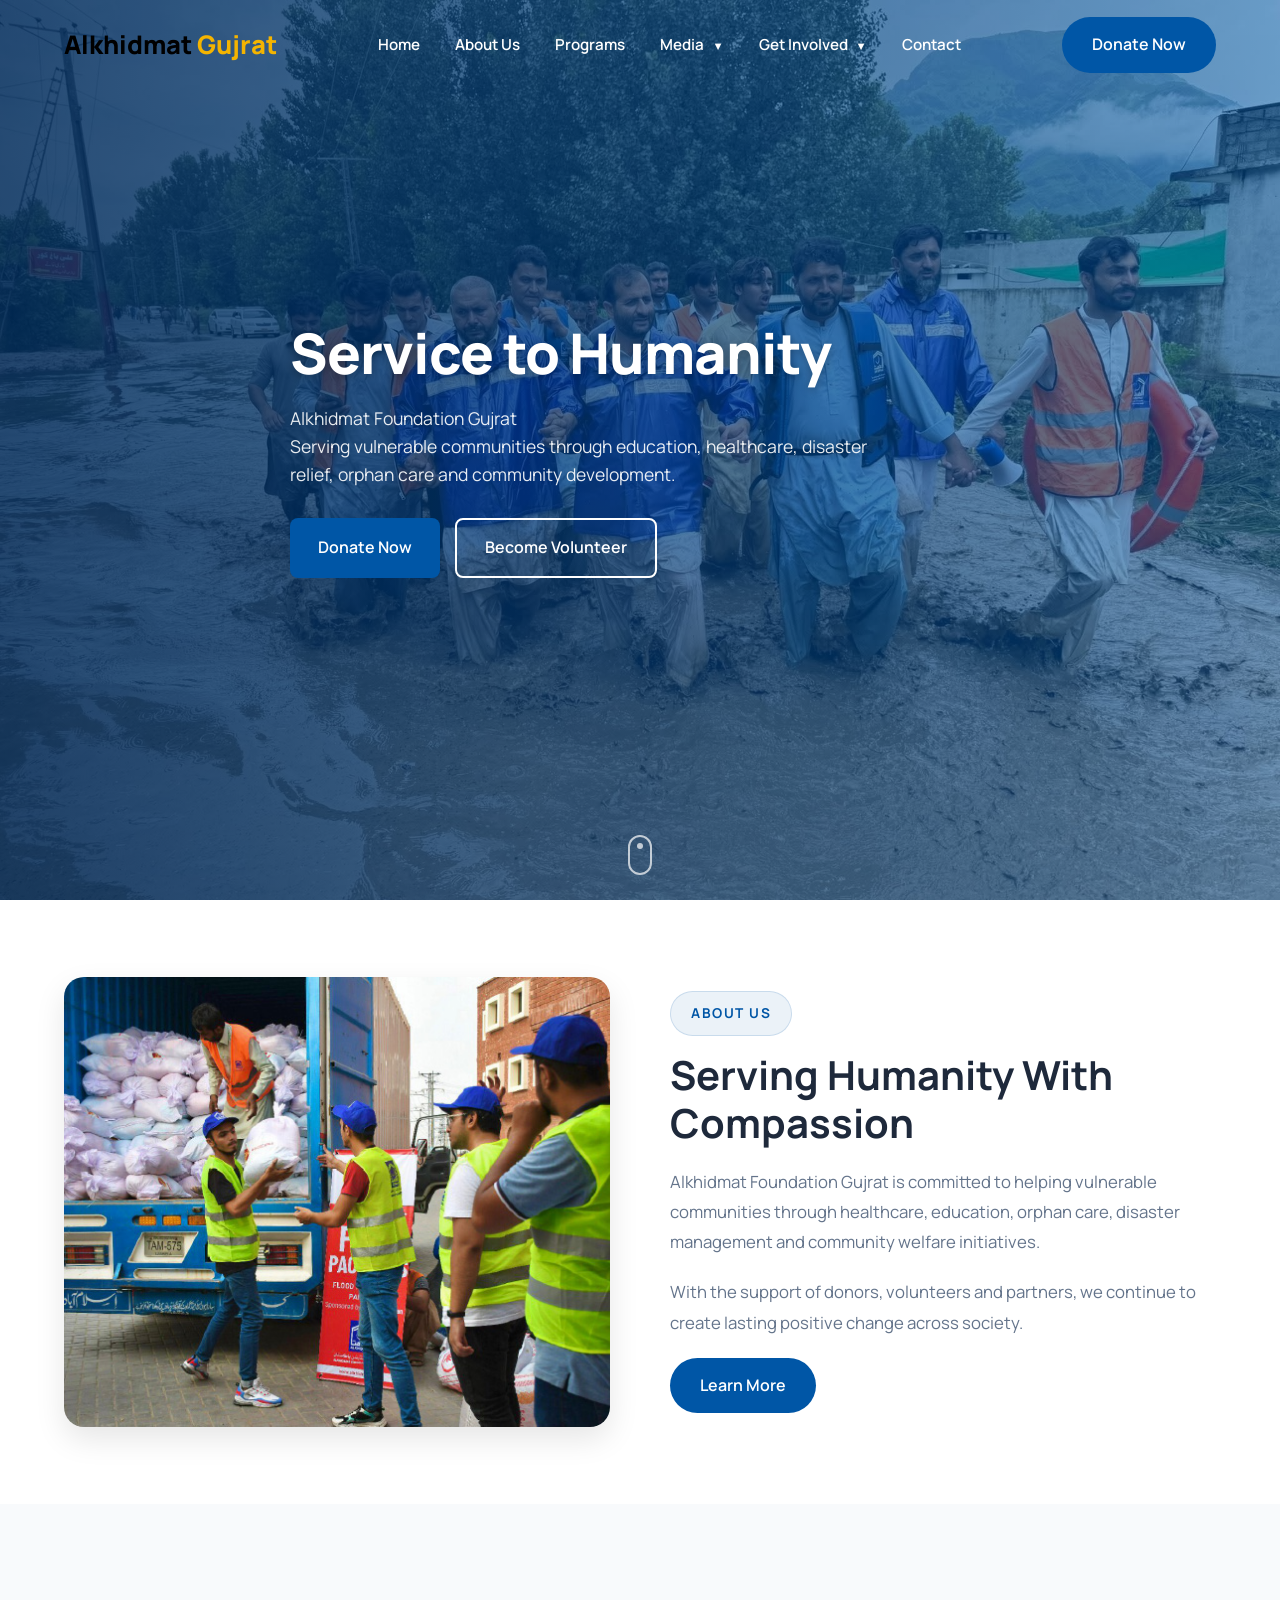
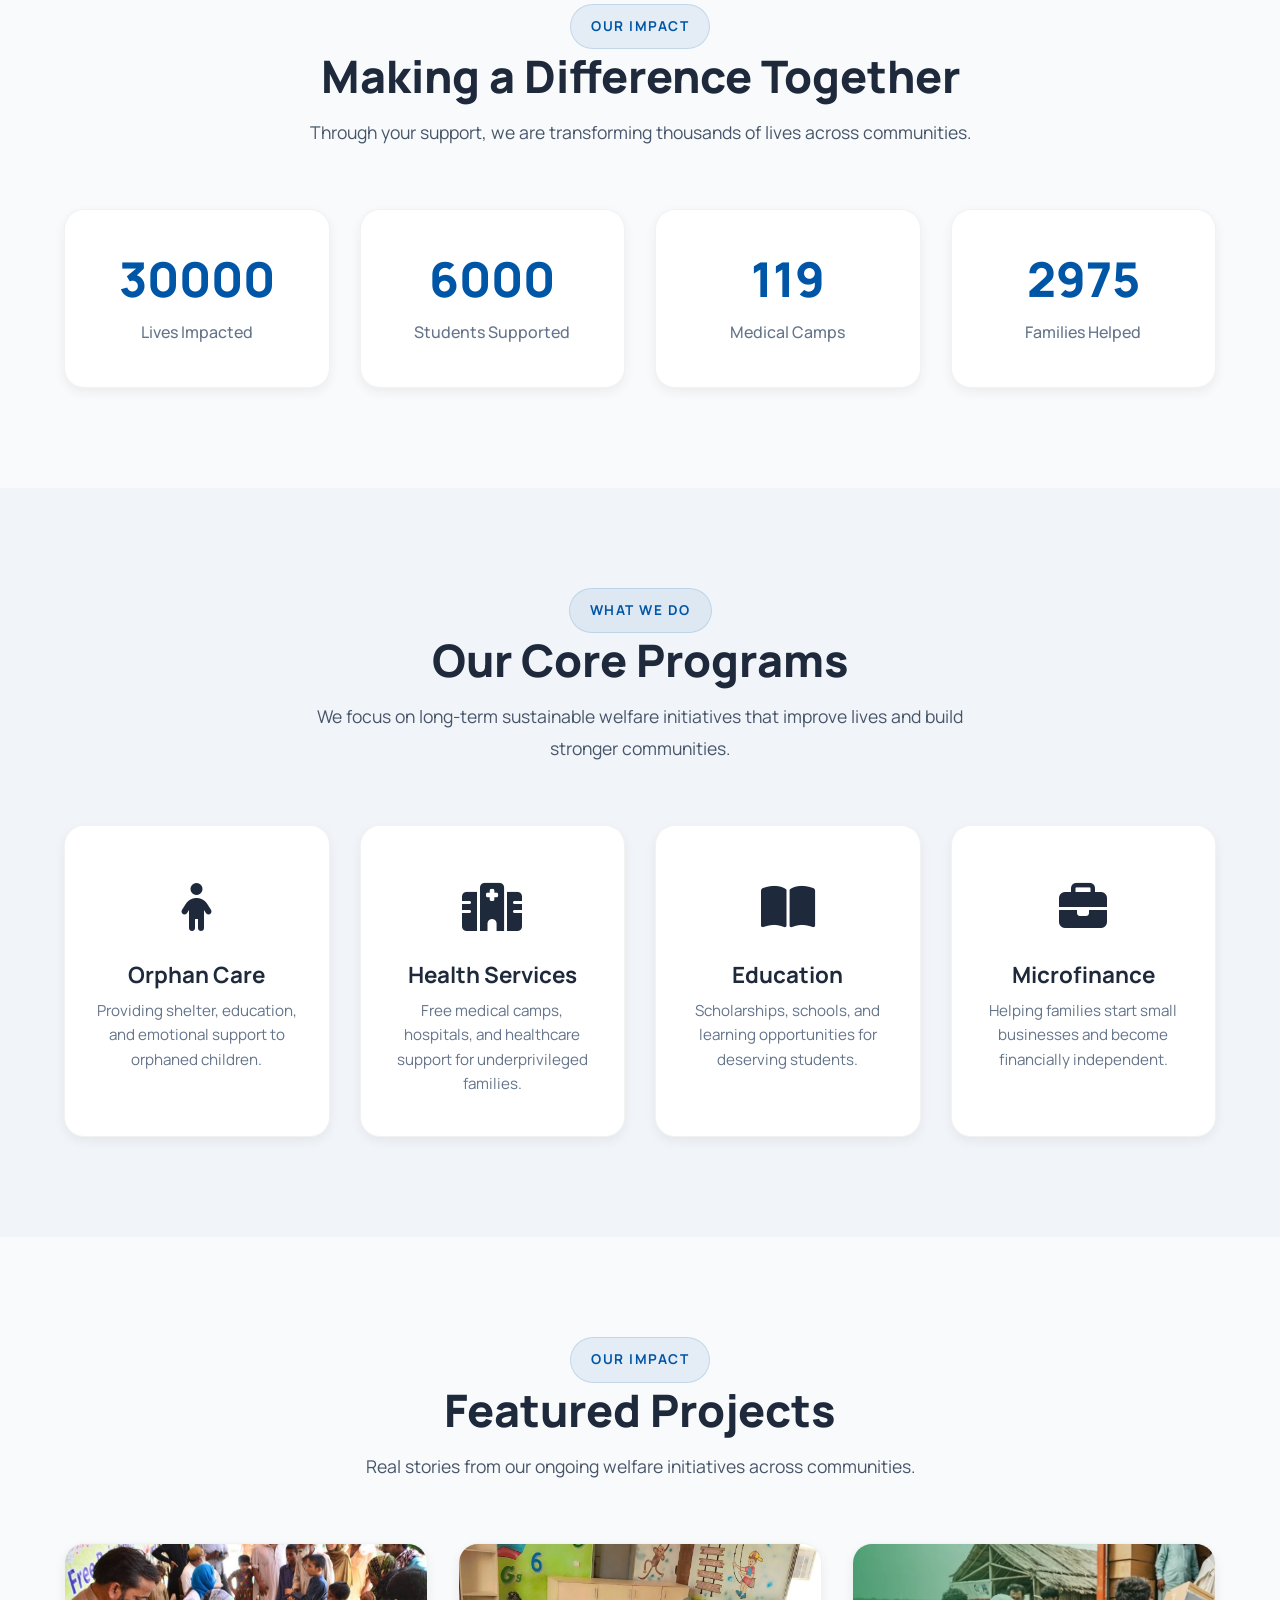
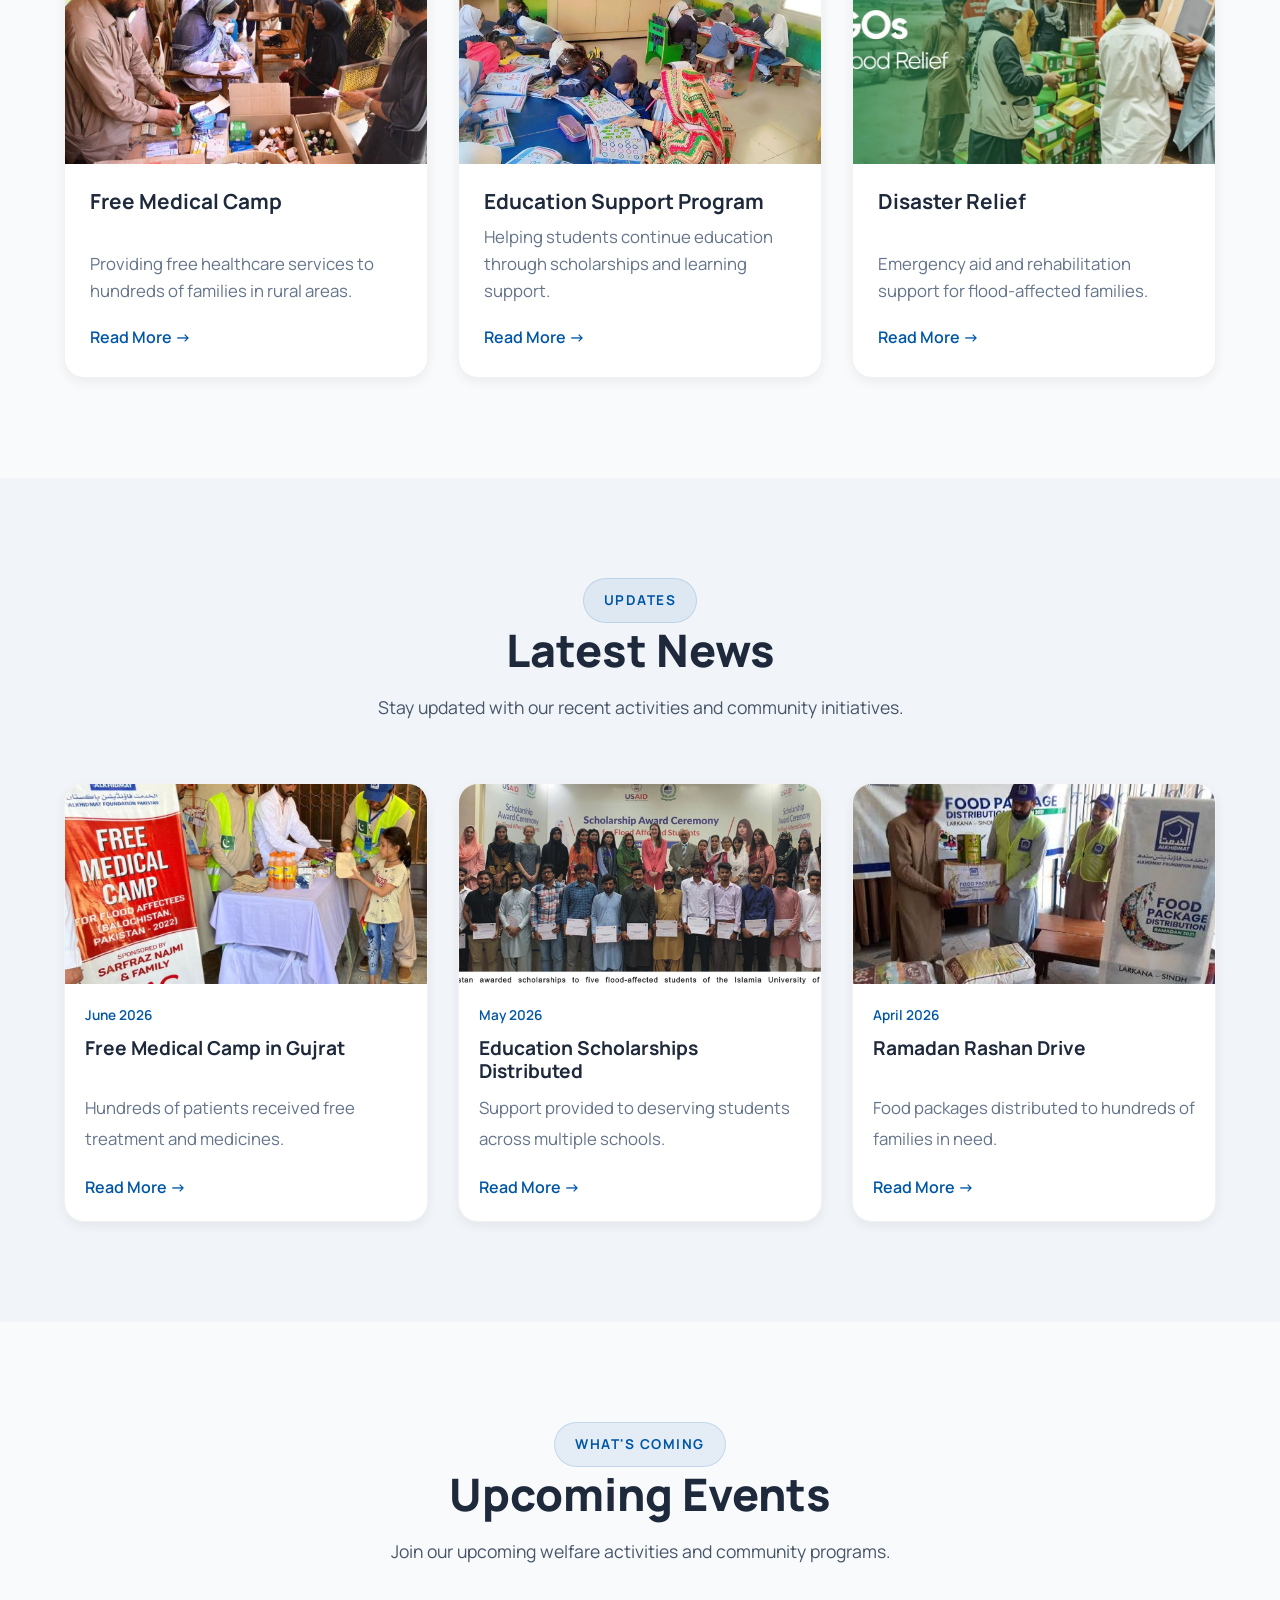
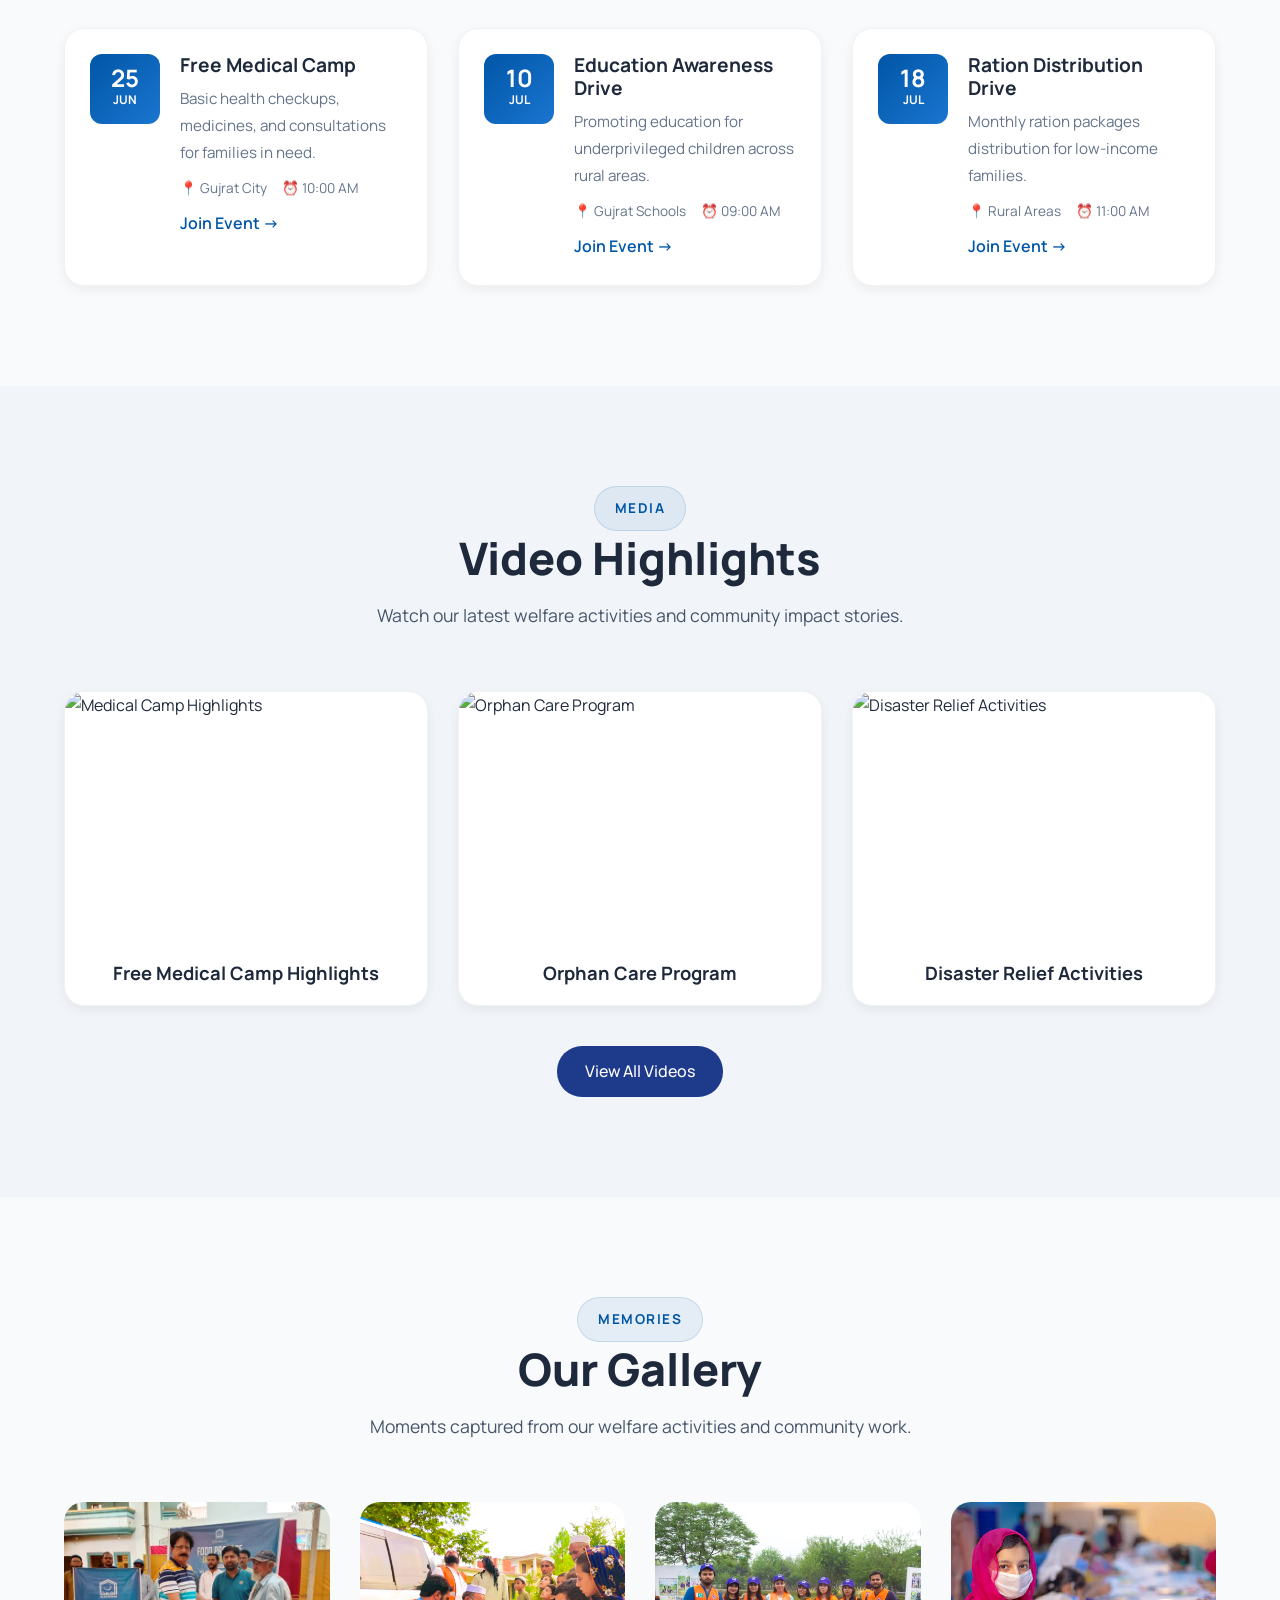
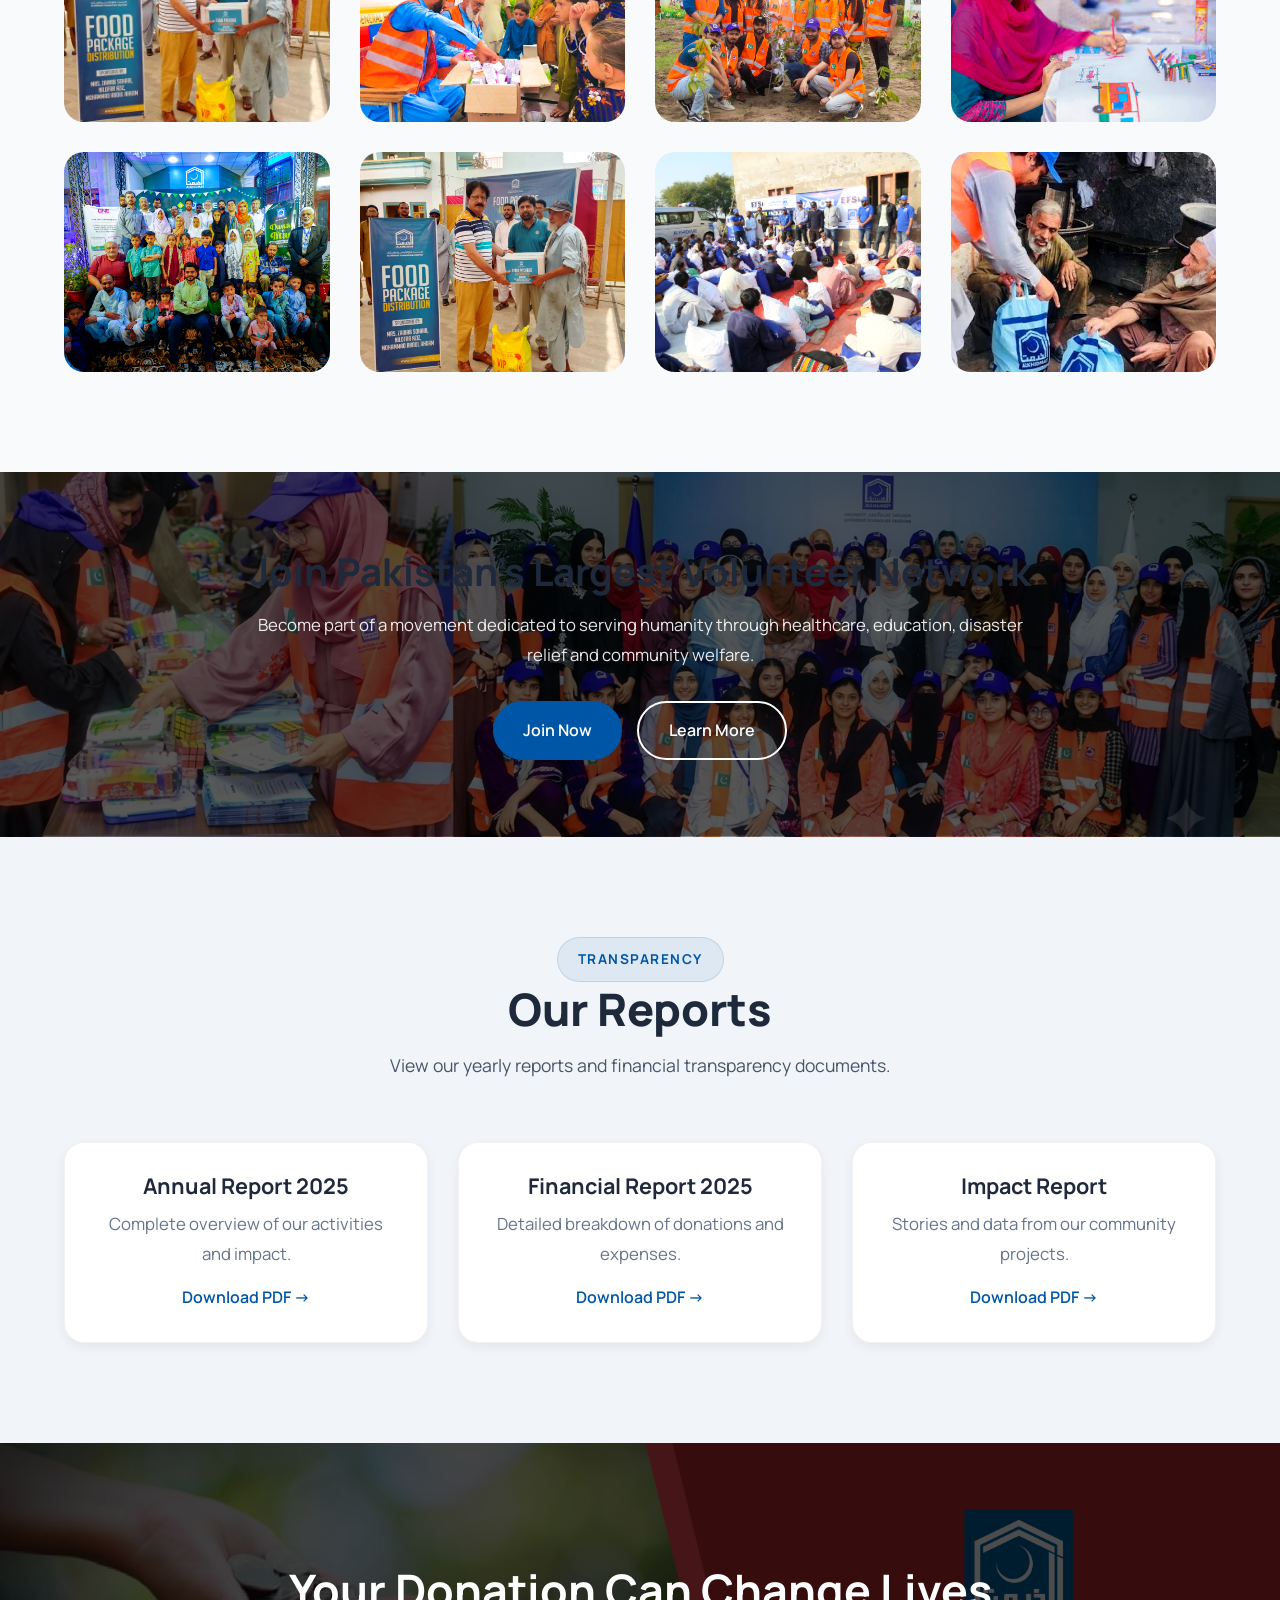
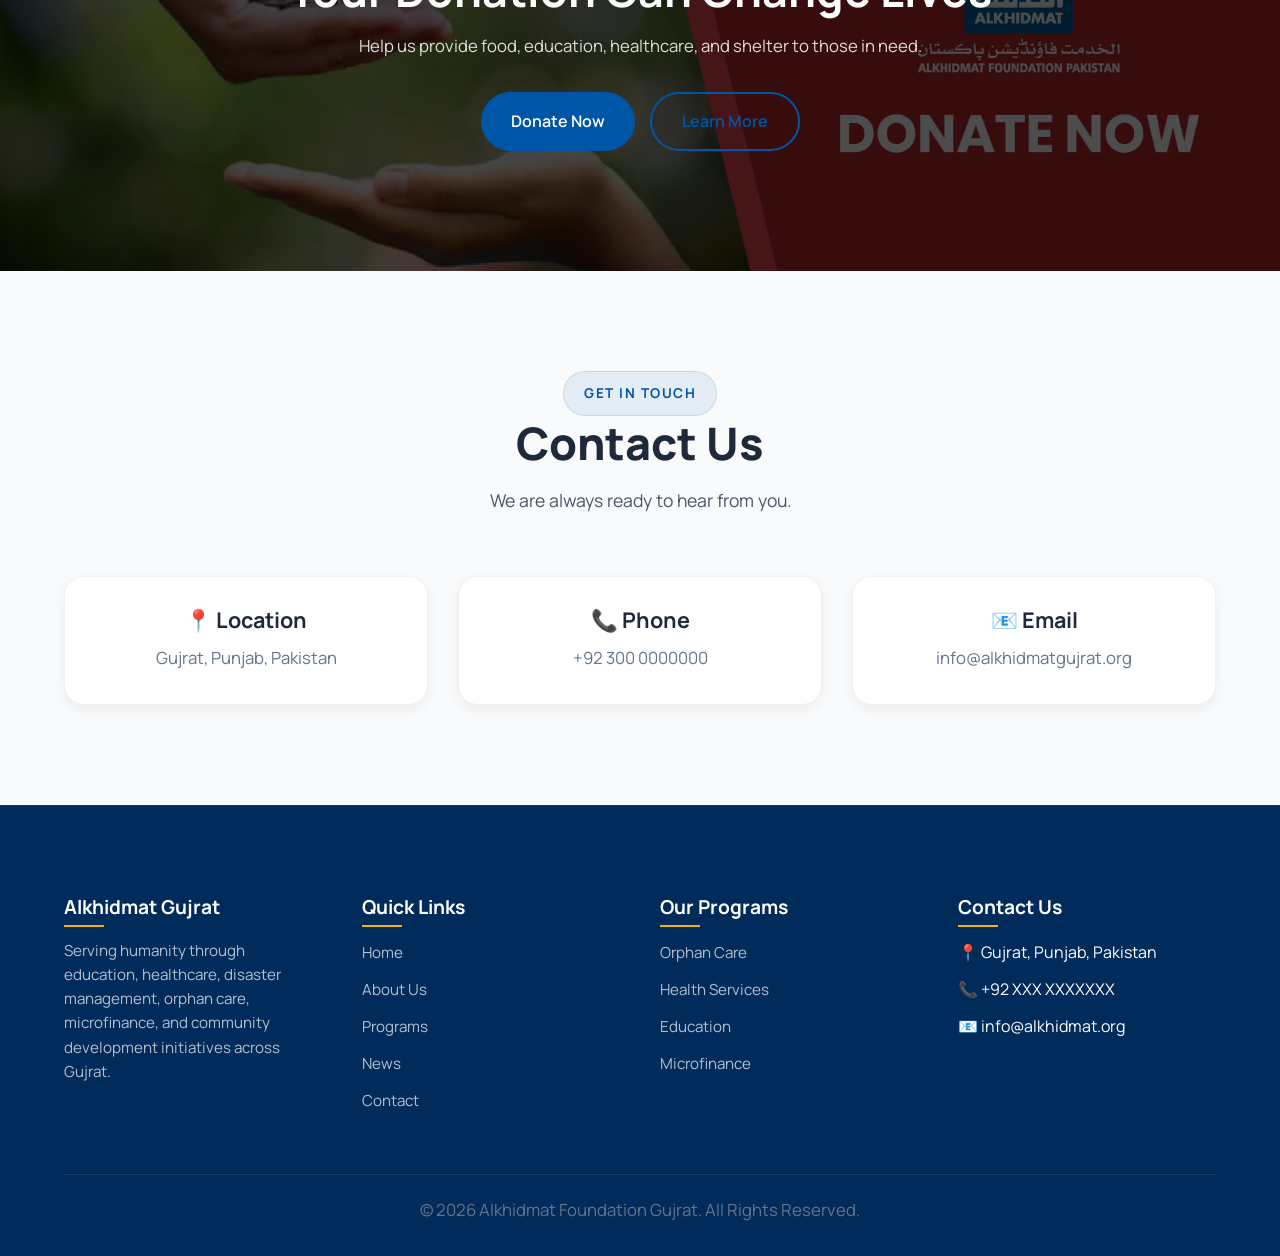
==== commit 468fe708: "initial NGO website frontend" ====
--- a/index.html
+++ b/index.html
@@ -15,7 +15,7 @@
 
     <!-- Favicon -->
     <link rel="icon" href="assets/images/logo/favicon.png">
-
+    <link rel="stylesheet" href="https://cdnjs.cloudflare.com/ajax/libs/font-awesome/6.5.2/css/all.min.css">
     <!-- CSS -->
     <link rel="stylesheet" href="assets/css/style.css">
     <link rel="stylesheet" href="assets/css/animations.css">
@@ -69,7 +69,63 @@
         </section>
 
         <!-- ABOUT PREVIEW -->
+        <!-- ABOUT PREVIEW -->
+
         <section class="about-preview">
+
+            <div class="container">
+
+                <div class="grid grid-2 about-preview-grid">
+
+                    <!-- Image -->
+
+                    <div class="about-preview-image">
+
+                        <img src="assets/images/hero/about.jpg" alt="Alkhidmat Foundation Gujrat">
+
+                    </div>
+
+                    <!-- Content -->
+
+                    <div class="about-preview-content">
+
+                        <span class="section-subtitle">
+                            About Us
+                        </span>
+
+                        <h2>
+                            Serving Humanity With Compassion
+                        </h2>
+
+                        <p>
+
+                            Alkhidmat Foundation Gujrat is committed
+                            to helping vulnerable communities through
+                            healthcare, education, orphan care,
+                            disaster management and community welfare
+                            initiatives.
+
+                        </p>
+
+                        <p>
+
+                            With the support of donors, volunteers
+                            and partners, we continue to create
+                            lasting positive change across society.
+
+                        </p>
+
+                        <a href="pages/about.html" class="btn btn-primary">
+
+                            Learn More
+
+                        </a>
+
+                    </div>
+
+                </div>
+
+            </div>
 
         </section>
 
@@ -128,25 +184,25 @@
                 <div class="grid grid-4 programs-grid">
 
                     <div class="card program-card">
-                        <div class="program-icon">👶</div>
+                        <div class="program-icon"><i class="fas fa-child"></i></div>
                         <h3>Orphan Care</h3>
                         <p>Providing shelter, education, and emotional support to orphaned children.</p>
                     </div>
 
                     <div class="card program-card">
-                        <div class="program-icon">🏥</div>
+                        <div class="program-icon"><i class="fas fa-hospital"></i></div>
                         <h3>Health Services</h3>
                         <p>Free medical camps, hospitals, and healthcare support for underprivileged families.</p>
                     </div>
 
                     <div class="card program-card">
-                        <div class="program-icon">📚</div>
+                        <div class="program-icon"><i class="fas fa-book-open"></i></div>
                         <h3>Education</h3>
                         <p>Scholarships, schools, and learning opportunities for deserving students.</p>
                     </div>
 
                     <div class="card program-card">
-                        <div class="program-icon">💼</div>
+                        <div class="program-icon"><i class="fas fa-briefcase"></i></div>
                         <h3>Microfinance</h3>
                         <p>Helping families start small businesses and become financially independent.</p>
                     </div>
@@ -173,7 +229,7 @@
                     <!-- Project 1 -->
                     <div class="card project-card">
                         <div class="project-image">
-                            <img src="assets/images/projects/project1.jpg" alt="Medical Camp">
+                            <img src="assets/images/projects/medicalcamp.jpg" alt="Medical Camp">
                         </div>
                         <div class="project-content">
                             <h3>Free Medical Camp</h3>
@@ -185,7 +241,7 @@
                     <!-- Project 2 -->
                     <div class="card project-card">
                         <div class="project-image">
-                            <img src="assets/images/projects/project2.jpg" alt="Education Program">
+                            <img src="assets/images/projects/educationNGO.webp" alt="Education Program">
                         </div>
                         <div class="project-content">
                             <h3>Education Support Program</h3>
@@ -197,7 +253,7 @@
                     <!-- Project 3 -->
                     <div class="card project-card">
                         <div class="project-image">
-                            <img src="assets/images/projects/project3.jpg" alt="Disaster Relief">
+                            <img src="assets/images/projects/foodDis.webp" alt="Disaster Relief">
                         </div>
                         <div class="project-content">
                             <h3>Disaster Relief</h3>
@@ -241,7 +297,7 @@
                     <!-- News 2 -->
                     <div class="card news-card">
                         <div class="news-image">
-                            <img src="assets/images/news/news2.jpg" alt="Education Support">
+                            <img src="assets/images/news/news2.jpeg" alt="Education Support">
                         </div>
                         <div class="news-content">
                             <span class="news-date">May 2026</span>
@@ -254,7 +310,7 @@
                     <!-- News 3 -->
                     <div class="card news-card">
                         <div class="news-image">
-                            <img src="assets/images/news/news3.jpg" alt="Ramadan Drive">
+                            <img src="assets/images/news/news3.jpeg" alt="Ramadan Drive">
                         </div>
                         <div class="news-content">
                             <span class="news-date">April 2026</span>
@@ -352,53 +408,118 @@
         </section>
 
         <!-- VIDEO HIGHLIGHTS -->
+        <!-- VIDEO HIGHLIGHTS -->
+
         <section class="video-highlights bg-section">
-            <div class="container">
-
-                <div class="section-header text-center">
-                    <span class="section-subtitle">Media</span>
-                    <h2 class="section-title">Video Highlights</h2>
+
+            <div class="container">
+
+                <div class="section-header text-center">
+
+                    <span class="section-subtitle">
+                        Media
+                    </span>
+
+                    <h2 class="section-title">
+                        Video Highlights
+                    </h2>
+
                     <p class="section-description">
                         Watch our latest welfare activities and community impact stories.
                     </p>
+
                 </div>
 
                 <div class="grid grid-3 video-grid">
 
                     <!-- Video 1 -->
-                    <div class="video-card">
-                        <div class="video-frame">
-                            <iframe src="https://www.youtube.com/embed/dQw4w9WgXcQ" title="Medical Camp" frameborder="0"
-                                allow="accelerometer; autoplay; clipboard-write; encrypted-media; gyroscope; picture-in-picture"
-                                allowfullscreen>
-                            </iframe>
-                        </div>
-                        <h3>Free Medical Camp Highlights</h3>
+
+                    <div class="card video-card">
+
+                        <a href="https://www.youtube.com/watch?v=dTIiNJCz854" target="_blank">
+
+                            <div class="video-thumbnail">
+
+                                <img src="https://img.youtube.com/vi/dTIiNJCz854/maxresdefault.jpg"
+                                    alt="Medical Camp Highlights">
+
+                            </div>
+
+                        </a>
+
+                        <div class="video-content">
+
+                            <h3>
+                                Free Medical Camp Highlights
+                            </h3>
+
+                        </div>
+
                     </div>
 
                     <!-- Video 2 -->
-                    <div class="video-card">
-                        <div class="video-frame">
-                            <iframe src="https://www.youtube.com/embed/dQw4w9WgXcQ" title="Education Program"
-                                frameborder="0" allowfullscreen>
-                            </iframe>
-                        </div>
-                        <h3>Education Support Program</h3>
+
+                    <div class="card video-card">
+
+                        <a href="https://www.youtube.com/watch?v=TtJshuVwWPw" target="_blank">
+
+                            <div class="video-thumbnail">
+
+                                <img src="https://img.youtube.com/vi/TtJshuVwWPw/maxresdefault.jpg"
+                                    alt="Orphan Care Program">
+
+                            </div>
+
+                        </a>
+
+                        <div class="video-content">
+
+                            <h3>
+                                Orphan Care Program
+                            </h3>
+
+                        </div>
+
                     </div>
 
                     <!-- Video 3 -->
-                    <div class="video-card">
-                        <div class="video-frame">
-                            <iframe src="https://www.youtube.com/embed/dQw4w9WgXcQ" title="Disaster Relief"
-                                frameborder="0" allowfullscreen>
-                            </iframe>
-                        </div>
-                        <h3>Disaster Relief Activities</h3>
-                    </div>
-
-                </div>
-
-            </div>
+
+                    <div class="card video-card">
+
+                        <a href="https://www.youtube.com/watch?v=X5xEQmwz29Y" target="_blank">
+
+                            <div class="video-thumbnail">
+
+                                <img src="https://img.youtube.com/vi/X5xEQmwz29Y/maxresdefault.jpg"
+                                    alt="Disaster Relief Activities">
+
+                            </div>
+
+                        </a>
+
+                        <div class="video-content">
+
+                            <h3>
+                                Disaster Relief Activities
+                            </h3>
+
+                        </div>
+
+                    </div>
+
+                </div>
+                <!-- VIEW ALL BUTTON -->
+
+                <div class="view-all-videos">
+
+                    <a href="/pages/videos.html" class="btn-view-all">
+                        View All Videos
+                    </a>
+
+                </div>
+
+            </div>
+
         </section>
 
         <!-- GALLERY PREVIEW -->
@@ -416,7 +537,7 @@
                 <div class="grid grid-4 gallery-grid">
 
                     <div class="gallery-item">
-                        <img src="assets/images/gallery/g1.jpg" alt="Gallery Image">
+                        <img src="assets/images/gallery/g1.jpeg" alt="Gallery Image">
                     </div>
 
                     <div class="gallery-item">
@@ -428,15 +549,15 @@
                     </div>
 
                     <div class="gallery-item">
-                        <img src="assets/images/gallery/g4.jpg" alt="Gallery Image">
+                        <img src="assets/images/gallery/g4.jpeg" alt="Gallery Image">
                     </div>
 
                     <div class="gallery-item">
-                        <img src="assets/images/gallery/g5.jpg" alt="Gallery Image">
+                        <img src="assets/images/gallery/g5.jpeg" alt="Gallery Image">
                     </div>
 
                     <div class="gallery-item">
-                        <img src="assets/images/gallery/g6.jpg" alt="Gallery Image">
+                        <img src="assets/images/gallery/g6.jpeg" alt="Gallery Image">
                     </div>
 
                     <div class="gallery-item">
@@ -444,7 +565,30 @@
                     </div>
 
                     <div class="gallery-item">
-                        <img src="assets/images/gallery/g8.jpg" alt="Gallery Image">
+                        <img src="assets/images/gallery/g8.jpeg" alt="Gallery Image">
+                    </div>
+
+                </div>
+
+            </div>
+        </section>
+        <section class="volunteer-cta">
+            <div class="container">
+
+                <div class="volunteer-box">
+
+                    <div class="volunteer-content">
+                        <h2 style="font-size: 2.4rem;">Join Pakistan's Largest Volunteer Network</h2>
+                        <p>
+                            Become part of a movement dedicated to
+                            serving humanity through healthcare,
+                            education, disaster relief and community welfare.
+                        </p>
+
+                        <div class="volunteer-buttons">
+                            <a href="#" class="btn btn-primary">Join Now</a>
+                            <a href="#" class="btn btn-outline">Learn More</a>
+                        </div>
                     </div>
 
                 </div>
@@ -490,28 +634,7 @@
         </section>
 
         <!-- VOLUNTEER CTA -->
-        <section class="volunteer-cta">
-            <div class="container">
-
-                <div class="volunteer-box">
-
-                    <div class="volunteer-content">
-                        <h2>Become a Volunteer</h2>
-                        <p>
-                            Join us in serving humanity. Your time, skills, and effort can change lives in our
-                            community.
-                        </p>
-
-                        <div class="volunteer-buttons">
-                            <a href="#" class="btn btn-primary">Join Now</a>
-                            <a href="#" class="btn btn-outline">Learn More</a>
-                        </div>
-                    </div>
-
-                </div>
-
-            </div>
-        </section>
+
 
         <!-- DONATION CTA -->
         <section class="donation-cta">
--- a/assets/css/style.css
+++ b/assets/css/style.css
@@ -7,8 +7,7 @@
    GOOGLE FONTS
 ========================================== */
 
-@import url('https://fonts.googleapis.com/css2?family=Inter:wght@300;400;500;600;700;800;900&display=swap');
-
+@import url('https://fonts.googleapis.com/css2?family=Manrope:wght@300;400;500;600;700;800&display=swap');
 /* ==========================================
    CSS VARIABLES
 ========================================== */
@@ -30,24 +29,24 @@
   /* Gradients */
 
   --primary-gradient: linear-gradient(135deg,
-      #0E7A43,
-      #17A85C);
+      #0056A6,
+      #1B75D0);
 
   --dark-gradient: linear-gradient(135deg,
-      #085A31,
-      #0E7A43);
-
-  --primary-color: #0E7A43;
-  --primary-dark: #085A31;
-  --primary-light: #17A85C;
+      #003E7A,
+      #0056A6);
+
+  --primary-color: #0056A6;
+  --primary-dark: #003E7A;
+  --primary-light: #1B75D0;
 
   --accent-color: #F4B400;
 
   --white-color: #ffffff;
   --black-color: #000000;
 
-  --text-color: #1F2937;
-  --text-light: #6B7280;
+  --text-color: #1E293B;
+  --text-light: #64748B;
 
   --bg-light: #F8FAFC;
   --bg-section: #F1F5F9;
@@ -94,7 +93,7 @@
 }
 
 body {
-  font-family: 'Inter', sans-serif;
+  font-family: 'Manrope', sans-serif;
   color: var(--text-color);
   background: var(--white-color);
   overflow-x: hidden;
@@ -155,21 +154,21 @@
 }
 
 h1 {
-  font-size: 3.2rem;
+  font-size: 4rem;
 }
 
 h2 {
-  font-size: 2.4rem;
+  font-size: 2.8rem;
 }
 
 h3 {
-  font-size: 1.5rem;
+  font-size: 1.35rem;
 }
 
 p {
   color: var(--text-light);
-  font-size: 1rem;
-  line-height: 1.75;
+  font-size: 1.05rem;
+  line-height: 1.8;
 }
 
 /* ==========================================
@@ -182,23 +181,39 @@
 }
 
 .section-subtitle {
+  display: inline-block;
+
+  padding: 10px 20px;
+
+  border-radius: 50px;
+
+  background: rgba(0, 86, 166, 0.08);
+
   color: var(--primary-color);
-  font-weight: 600;
-  margin-bottom: 10px;
+
+  font-size: 0.85rem;
+  font-weight: 700;
+
+  letter-spacing: 1.5px;
   text-transform: uppercase;
-  letter-spacing: 2px;
-  font-size: 0.85rem;
+
+  border: 1px solid rgba(0, 86, 166, 0.15);
 }
 
 .section-title {
   margin-bottom: 15px;
-  font-size: 2.6rem;
+  font-size: 2.8rem;
   font-weight: 800;
 }
 
 .section-description {
   max-width: 700px;
   margin: auto;
+  font-size: 1.1rem;
+  /* Slightly upscale the reading baseline */
+  color: #475569;
+  /* Drop down slightly from #64748B to a richer slate gray */
+  line-height: 1.8;
 }
 
 /* ==========================================
@@ -395,7 +410,7 @@
 
 .logo h2 {
 
-  font-size: 1.8rem;
+  font-size: 1.6rem;
 
   font-weight: 800;
 
@@ -431,6 +446,10 @@
 
 .nav-links>li>a {
   position: relative;
+  font-size: 0.95rem;
+  font-weight: 600;
+  color: var(--white-color);
+  transition: var(--transition);
 }
 
 .nav-links>li>a::after {
@@ -545,6 +564,16 @@
   background: var(--primary-dark);
 }
 
+.primary-btn {
+  background: var(--primary-color);
+  color: white;
+}
+
+.primary-btn:hover {
+  transform: translateY(-3px);
+  background: var(--primary-dark);
+}
+
 .secondary-btn {
   border: 2px solid white;
   color: white;
@@ -599,7 +628,7 @@
   display: flex;
   align-items: center;
   color: white;
-  background: url("../images/hero.jpg") center/cover no-repeat;
+  background: url("../images//hero/hero.jpg") center/cover no-repeat;
 }
 
 /* dark overlay */
@@ -607,8 +636,8 @@
   position: absolute;
   inset: 0;
   background: linear-gradient(to right,
-      rgba(0, 0, 0, 0.75),
-      rgba(0, 0, 0, 0.4));
+      rgba(0, 43, 91, .85),
+      rgba(0, 86, 166, .55));
 }
 
 /* content */
@@ -625,6 +654,9 @@
   line-height: 1.1;
   margin-bottom: 20px;
   animation: fadeUp 1s ease forwards;
+  
+  /* Soft, broad text shadow to add subtle contrast against busy backgrounds */
+  text-shadow: 0 2px 10px rgba(0, 0, 0, 0.3);
 }
 
 .hero-subtitle {
@@ -633,6 +665,7 @@
   line-height: 1.6;
   margin-bottom: 30px;
   opacity: 0.9;
+  color: rgba(255, 255, 255, 0.9);
   animation: fadeUp 1.3s ease forwards;
 }
 
@@ -770,6 +803,12 @@
   transition: var(--transition);
   position: relative;
   overflow: hidden;
+
+  /* Ensures unified internal grid scaling */
+  display: flex;
+  flex-direction: column;
+  align-items: center;
+  height: 100%;
 }
 
 /* hover effect */
@@ -835,6 +874,10 @@
   border-radius: var(--radius-lg);
   transition: var(--transition);
   background: var(--white-color);
+
+  /* Add these to turn the card itself into a flex container */
+  display: flex;
+  flex-direction: column;
 }
 
 /* image */
@@ -858,6 +901,11 @@
 /* content */
 .project-content {
   padding: 25px;
+
+  /* Let the content block take up all remaining vertical space */
+  display: flex;
+  flex-direction: column;
+  flex-grow: 1;
 }
 
 .project-content h3 {
@@ -867,8 +915,11 @@
 
 .project-content p {
   color: var(--text-light);
-  margin-bottom: 15px;
-  line-height: 1.5;
+  margin-bottom: 20px;
+  line-height: 1.6;
+
+  /* Pushes the link explicitly to the very bottom of the flex card */
+  margin-top: auto;
 }
 
 /* link */
@@ -900,6 +951,10 @@
   border-radius: var(--radius-lg);
   background: var(--white-color);
   transition: var(--transition);
+
+  /* Add these to turn the card itself into a flex container */
+  display: flex;
+  flex-direction: column;
 }
 
 .news-card:hover {
@@ -927,6 +982,11 @@
 /* content */
 .news-content {
   padding: 20px;
+
+  /* Let the content block take up all remaining vertical space */
+  display: flex;
+  flex-direction: column;
+  flex-grow: 1;
 }
 
 .news-date {
@@ -942,7 +1002,10 @@
 
 .news-content p {
   color: var(--text-light);
-  margin-bottom: 15px;
+  margin-bottom: 20px;
+
+  /* Pushes the link explicitly to the very bottom of the flex card */
+  margin-top: auto;
 }
 
 /* link */
@@ -1040,6 +1103,13 @@
    VIDEO HIGHLIGHTS
 ========================================== */
 
+/* ==========================================
+   VIDEO HIGHLIGHTS
+========================================== */
+/* ==========================================
+   VIDEO HIGHLIGHTS
+========================================== */
+
 .video-highlights {
   padding: 100px 0;
 }
@@ -1048,41 +1118,61 @@
   margin-top: 50px;
 }
 
-/* video card */
 .video-card {
-  text-align: center;
-  transition: var(--transition);
-}
-
-.video-card h3 {
-  margin-top: 15px;
-  font-size: 1.1rem;
-}
-
-/* video frame */
-.video-frame {
-  position: relative;
-  width: 100%;
-  padding-top: 56.25%;
-  /* 16:9 ratio */
-  border-radius: var(--radius-lg);
   overflow: hidden;
-  box-shadow: var(--shadow-sm);
-  transition: var(--transition);
-}
-
-.video-frame iframe {
-  position: absolute;
-  top: 0;
-  left: 0;
+}
+
+.video-thumbnail {
+  height: 250px;
+  overflow: hidden;
+}
+
+.video-thumbnail img {
   width: 100%;
   height: 100%;
-}
-
-/* hover effect */
-.video-card:hover .video-frame {
-  transform: translateY(-8px);
-  box-shadow: var(--shadow-md);
+  object-fit: cover;
+  transition: var(--transition);
+}
+
+.video-card:hover .video-thumbnail img {
+  transform: scale(1.08);
+}
+
+.video-content {
+  padding: 20px;
+  text-align: center;
+}
+
+.video-content h3 {
+  font-size: 1.15rem;
+  margin: 0;
+}
+
+/* ==========================================
+   VIEW ALL VIDEOS BUTTON
+========================================== */
+
+.view-all-videos {
+  text-align: center;
+  margin-top: 40px;
+}
+
+.btn-view-all {
+  display: inline-block;
+  padding: 12px 28px;
+  background: #1e3a8a;
+  /* you can match your theme color */
+  color: #fff;
+  text-decoration: none;
+  font-size: 1rem;
+  border-radius: 25px;
+  transition: 0.3s ease;
+  font-weight: 500;
+}
+
+.btn-view-all:hover {
+  background: #163172;
+  transform: translateY(-3px);
 }
 
 /* ==========================================
@@ -1135,9 +1225,14 @@
 ========================================== */
 
 .volunteer-cta {
-  padding: 100px 0;
-  background: var(--primary-gradient);
-  color: white;
+  background:
+    linear-gradient(rgba(0, 0, 0, .65),
+      rgba(0, 0, 0, .65)),
+    url("../images/volunteers.png");
+
+  background-position: center;
+  background-size: cover;
+  background-repeat: no-repeat;
 }
 
 .volunteer-box {
@@ -1275,9 +1370,12 @@
 ========================================== */
 
 .site-footer {
-  background: #0a1020;
+  background: #002B5B;
   color: #ffffff;
-  padding: 80px 0 20px;
+  padding: 90px 0 30px;
+  /* Enhanced breathability spacing */
+  border-top: 1px solid rgba(255, 255, 255, 0.05);
+  /* Soft split divider */
 }
 
 /* grid layout */
@@ -1388,4 +1486,41 @@
 .event-card:hover {
   transform: translateY(-8px);
   box-shadow: var(--shadow-md);
+}
+
+/* ==========================================
+   ABOUT PREVIEW
+========================================== */
+
+.about-preview {
+  background: white;
+}
+
+.about-preview-grid {
+  align-items: center;
+  gap: 60px;
+}
+
+.about-preview-image img {
+
+  width: 100%;
+  height: 450px;
+
+  object-fit: cover;
+
+  border-radius: var(--radius-lg);
+
+  box-shadow: var(--shadow-md);
+}
+
+.about-preview-content h2 {
+
+  margin: 15px 0 20px;
+
+  font-size: 2.5rem;
+}
+
+.about-preview-content p {
+
+  margin-bottom: 20px;
 }
--- a/assets/css/responsive.css
+++ b/assets/css/responsive.css
@@ -181,10 +181,17 @@
    VOLUNTEER CTA
 ========================================== */
 
-.volunteer-cta {
-  padding: 100px 0;
-  background: var(--primary-gradient);
-  color: white;
+.volunteer-cta{
+    background:
+    linear-gradient(
+        rgba(0,0,0,.65),
+        rgba(0,0,0,.65)
+    ),
+    url("../images/volunteers.png");
+
+    background-position: center;
+    background-size: cover;
+    background-repeat: no-repeat;
 }
 
 .volunteer-box {
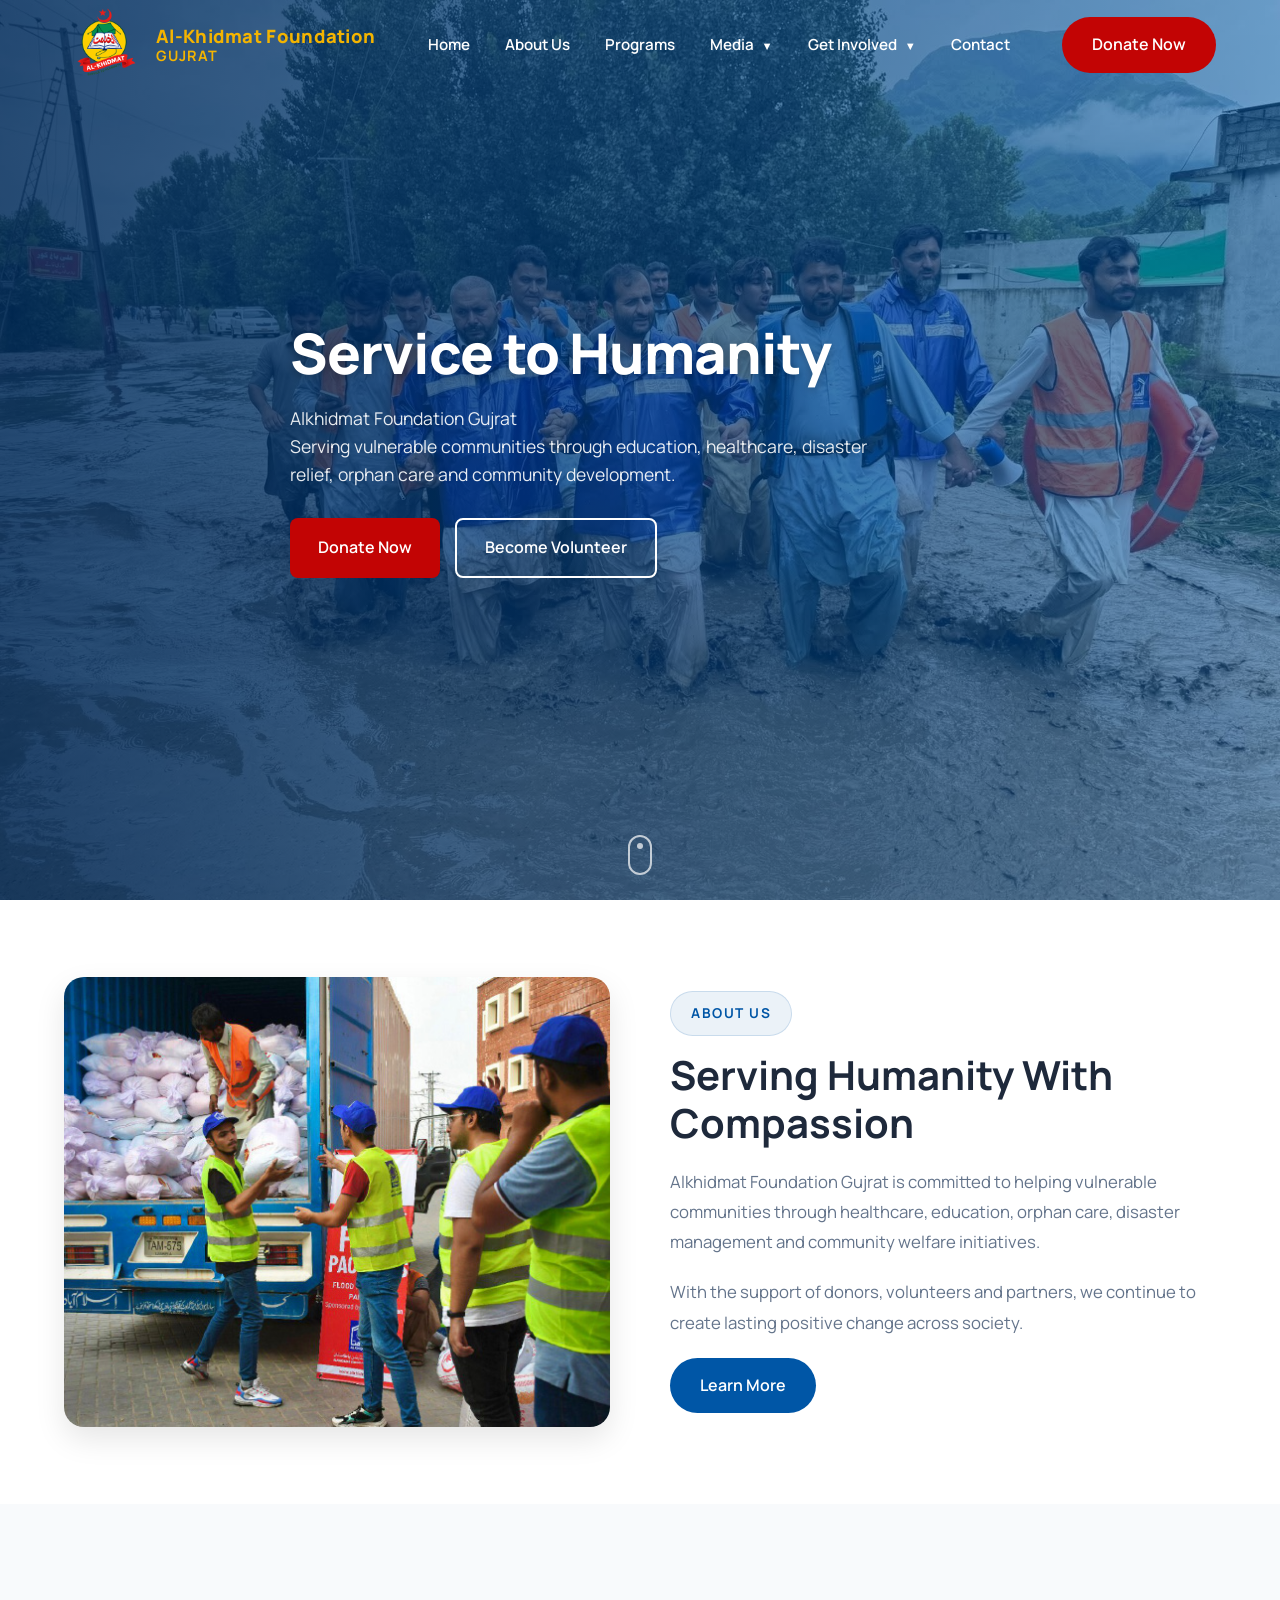
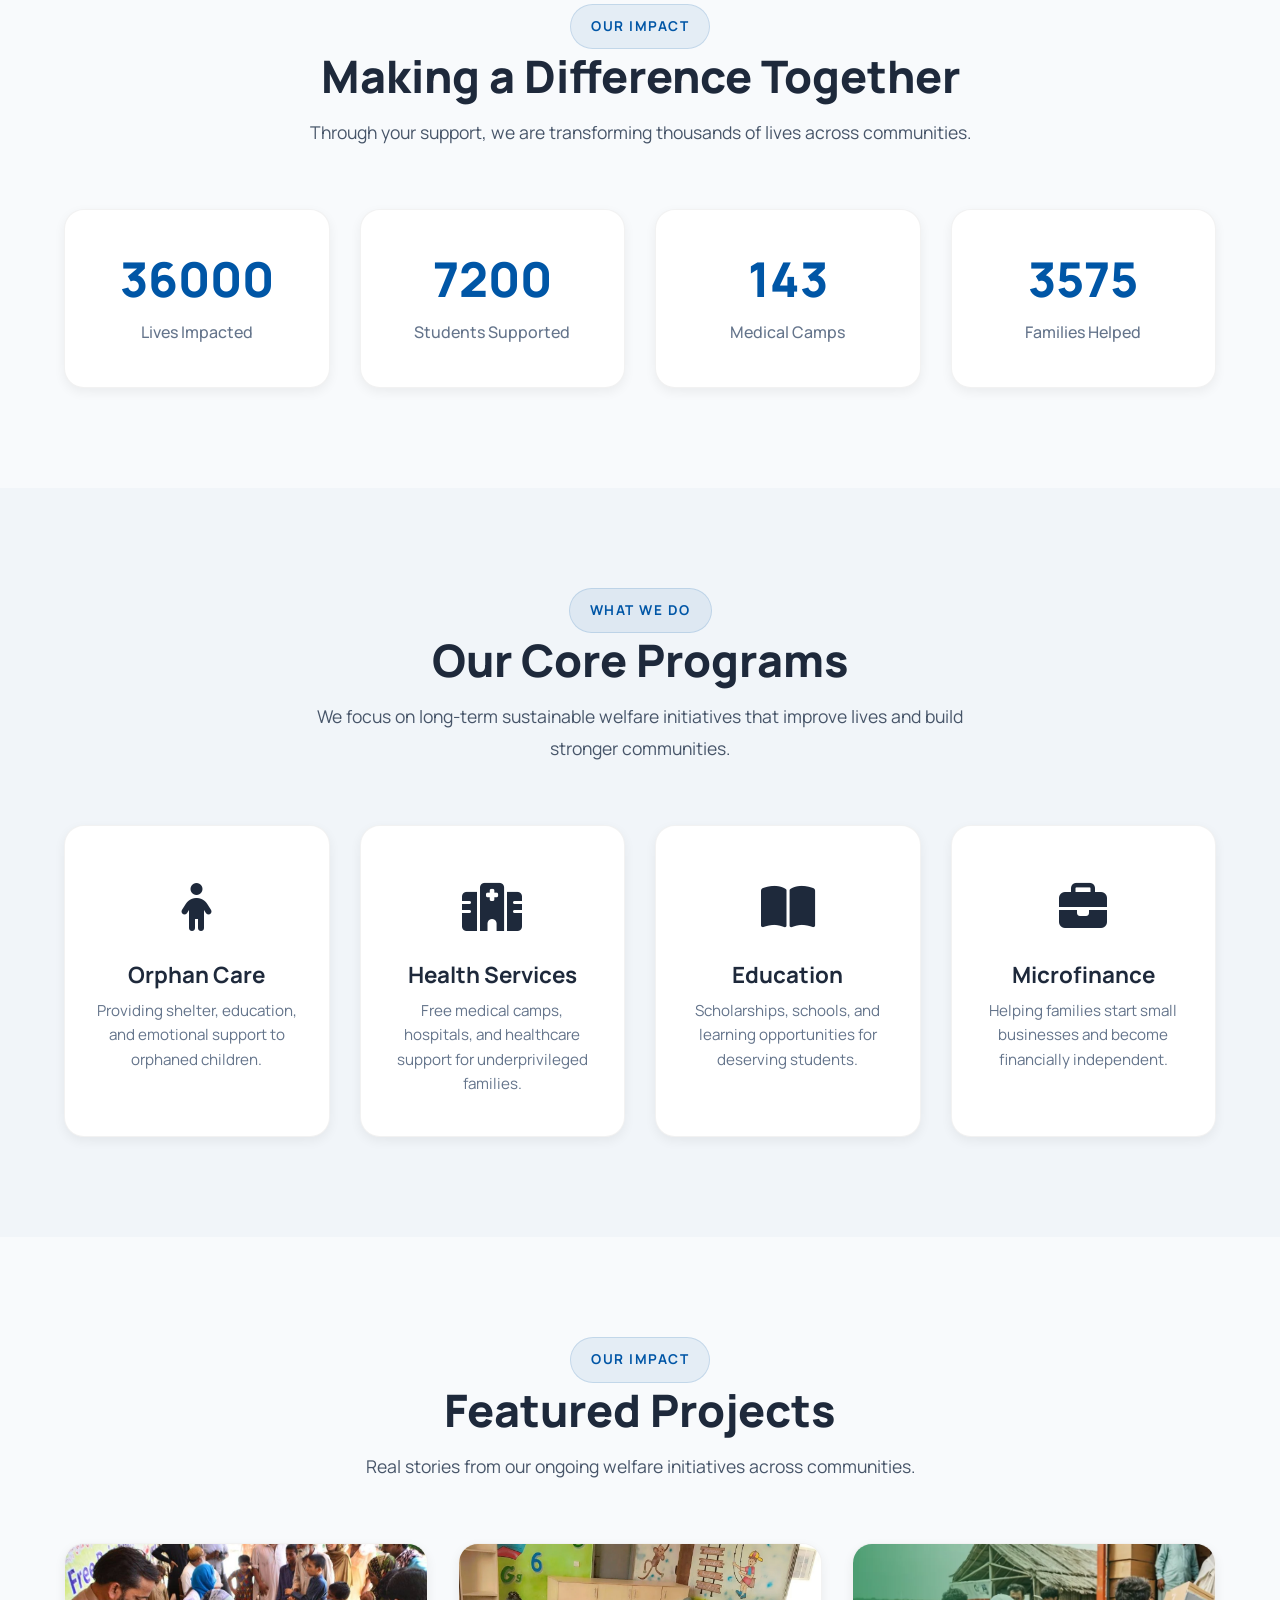
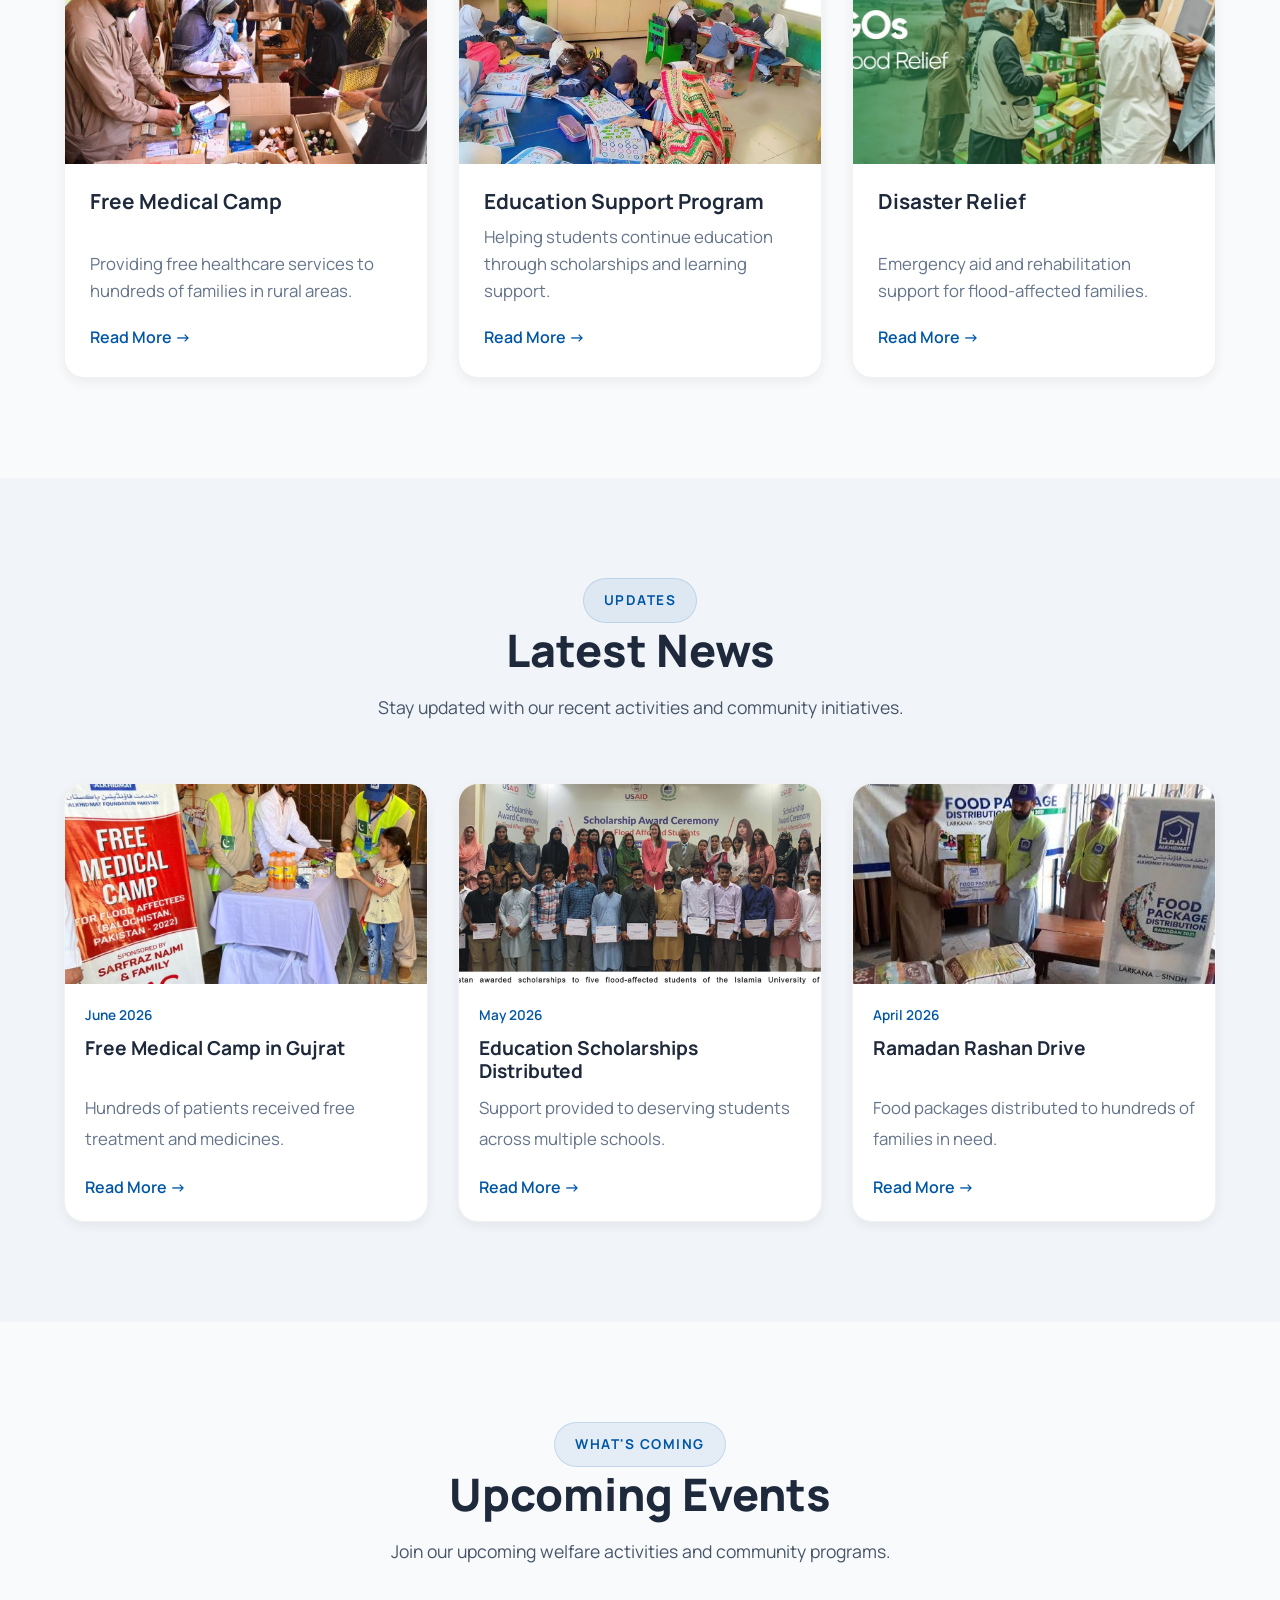
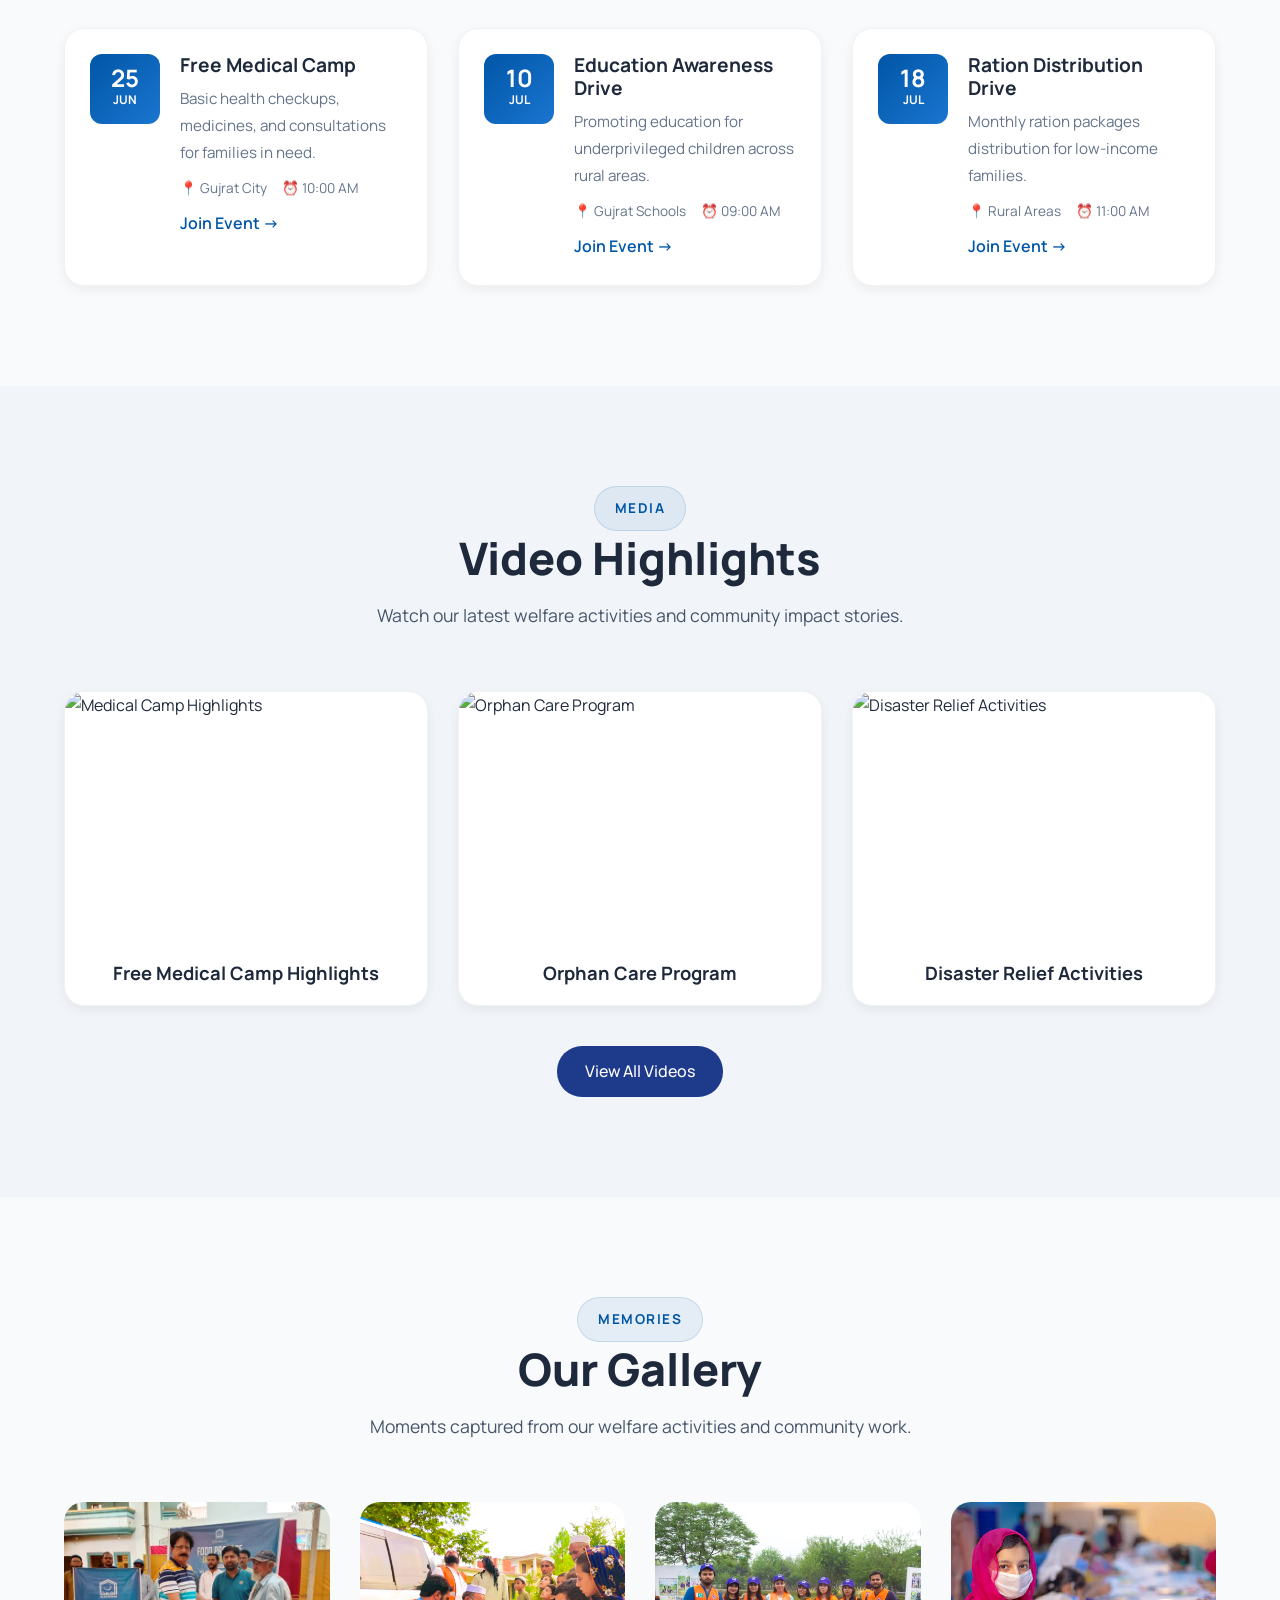
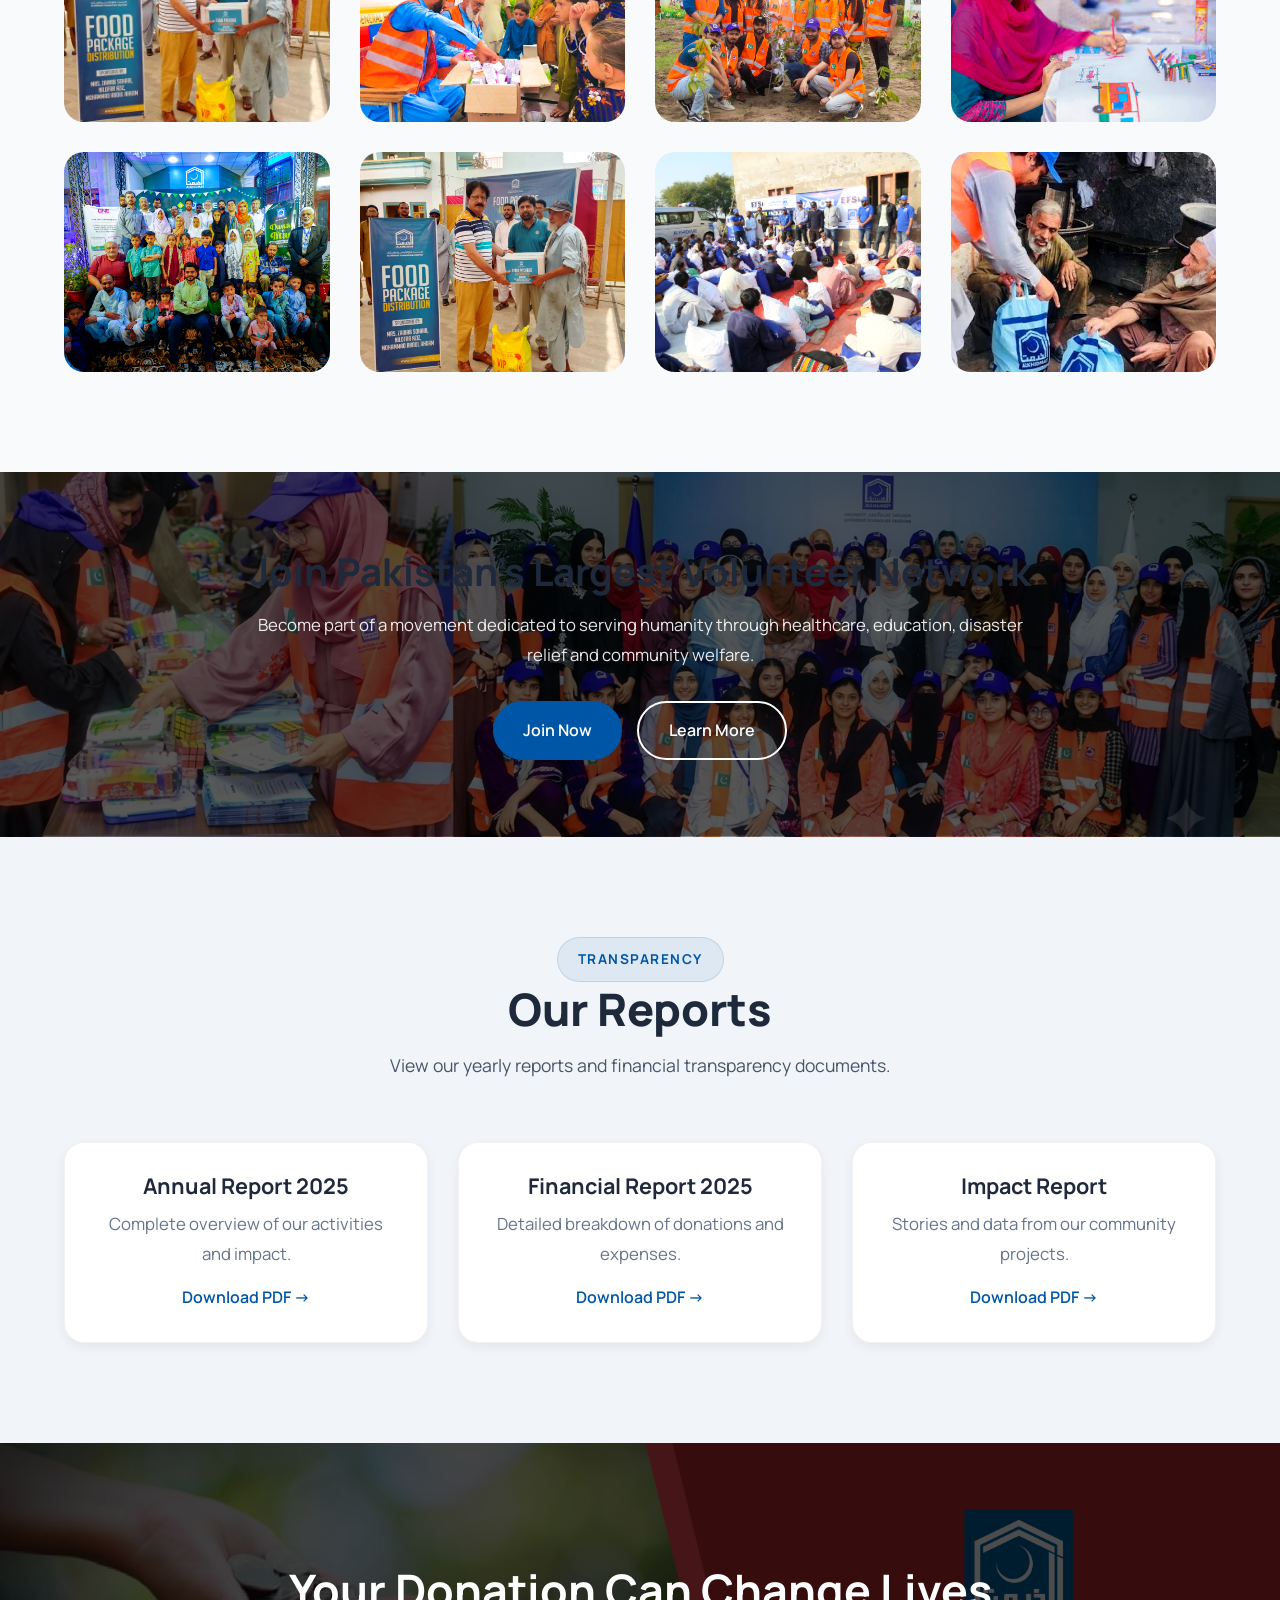
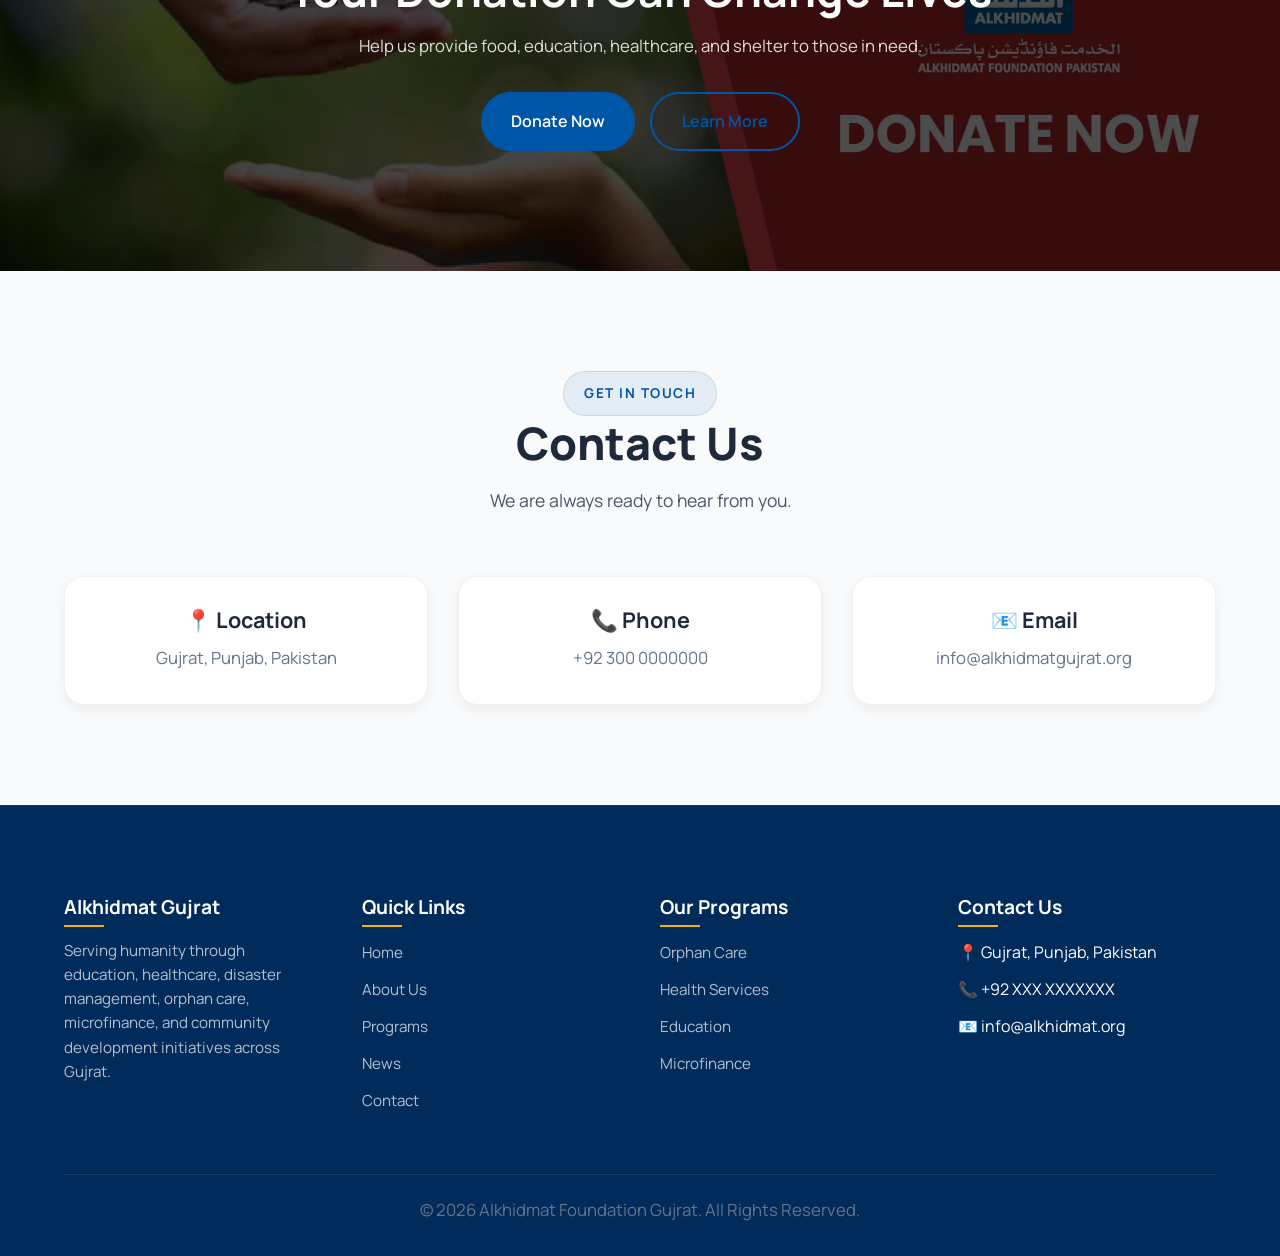
==== commit d4bdbc73: "initial NGO website frontend" ====
--- a/index.html
+++ b/index.html
@@ -58,7 +58,7 @@
                 </p>
 
                 <div class="hero-buttons">
-                    <a href="#" class="btn primary-btn">Donate Now</a>
+                    <a href="#" class="btn primary-btn" style="background: rgb(194, 4, 4);">Donate Now</a>
                     <a href="#" class="btn secondary-btn">Become Volunteer</a>
                 </div>
             </div>
--- a/assets/css/style.css
+++ b/assets/css/style.css
@@ -403,9 +403,62 @@
 }
 
 .logo {
-
-  color: black;
-
+  display: flex;
+  align-items: center;
+  gap: 12px;
+  /* Spacing between emblem and text */
+  text-decoration: none;
+}
+
+.logo-icon-wrapper {
+  width: 80px;
+  height: 80px;
+  border-radius: 50%;
+  overflow: hidden;
+  /* Clips out the rest of the wide banner text */
+  display: flex;
+  align-items: center;
+  justify-content: flex-start;
+  background: transparent;
+}
+
+.nav-logo {
+  height: 100%;
+  width: auto;
+  object-fit: contain;
+  transform: scale(1.1);
+  /* Slightly scales up the circle emblem to fit cleanly */
+}
+
+/* Typography Styles */
+.logo-text {
+  display: flex;
+  flex-direction: column;
+  line-height: 1.2;
+}
+
+.logo-main {
+  font-size: 1.15rem;
+  font-weight: 800;
+  color: var(--white-color);
+  /* White for the transparent hero header state */
+  letter-spacing: 0.3px;
+  transition: var(--transition);
+}
+
+.logo-sub {
+  font-size: 0.9rem;
+  font-weight: 700;
+  color: var(--accent-color);
+  /* Matches your beautiful yellow accent color */
+  text-transform: uppercase;
+  letter-spacing: 1px;
+}
+
+/* --- Scrolled Navbar States --- */
+/* When page scrolls down, change the text color to dark slate to match your theme */
+.navbar.scrolled .logo-main {
+  color: var(--text-color);
 }
 
 .logo h2 {
@@ -422,9 +475,9 @@
 
 }
 
-.navbar.scrolled .logo {
-
-  color: var(--text-color);
+.navbar.scrolled .nav-logo {
+
+  height: 98px;
 
 }
 
@@ -448,8 +501,23 @@
   position: relative;
   font-size: 0.95rem;
   font-weight: 600;
+}
+
+/* 1. Force all main navigation links to be white by default on the transparent home navbar */
+.home .navbar .nav-links>li>a {
   color: var(--white-color);
   transition: var(--transition);
+}
+
+/* 2. When the user scrolls and your JS adds the '.scrolled' class, turn the links dark slate */
+.home .navbar.scrolled .nav-links>li>a {
+  color: var(--text-color);
+}
+
+/* 3. Keep your hover effect bright and visible across both states */
+.home .navbar .nav-links>li>a:hover,
+.home .navbar.scrolled .nav-links>li>a:hover {
+  color: var(--accent-color);
 }
 
 .nav-links>li>a::after {
@@ -654,7 +722,7 @@
   line-height: 1.1;
   margin-bottom: 20px;
   animation: fadeUp 1s ease forwards;
-  
+
   /* Soft, broad text shadow to add subtle contrast against busy backgrounds */
   text-shadow: 0 2px 10px rgba(0, 0, 0, 0.3);
 }
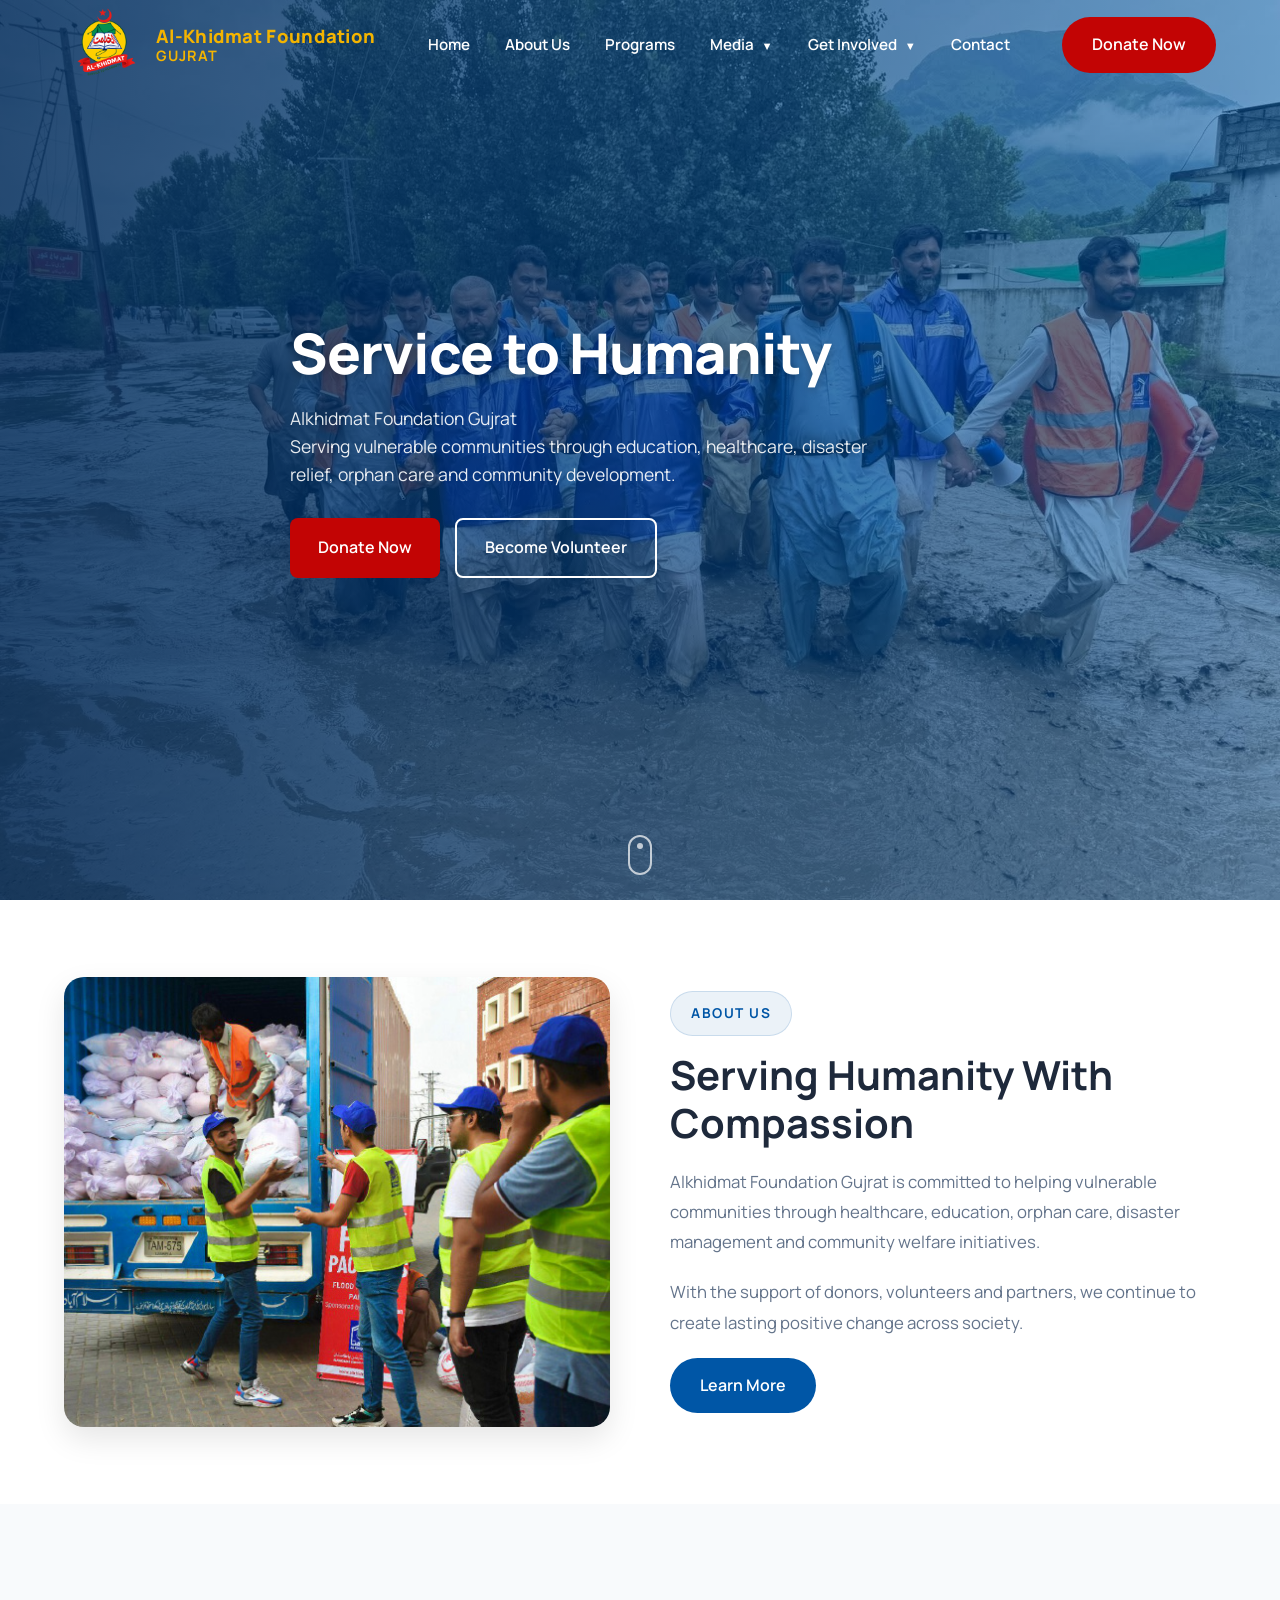
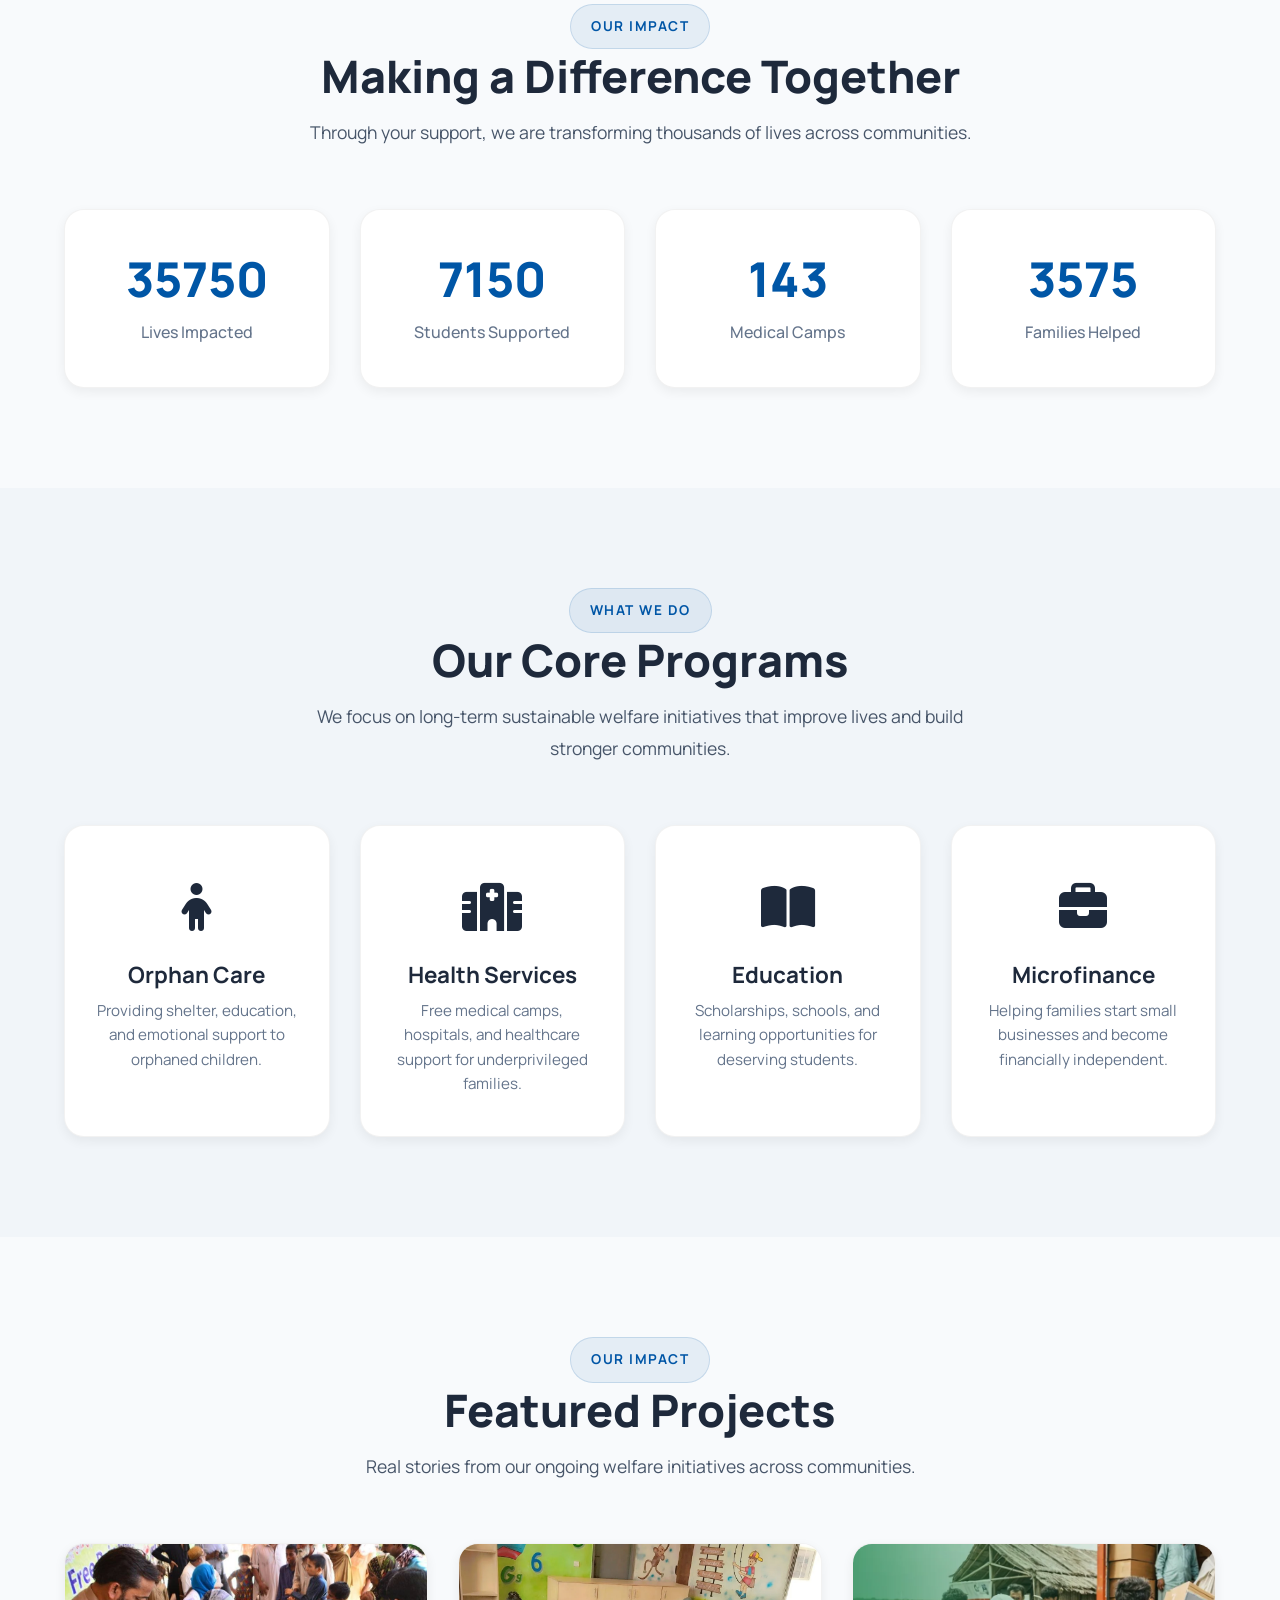
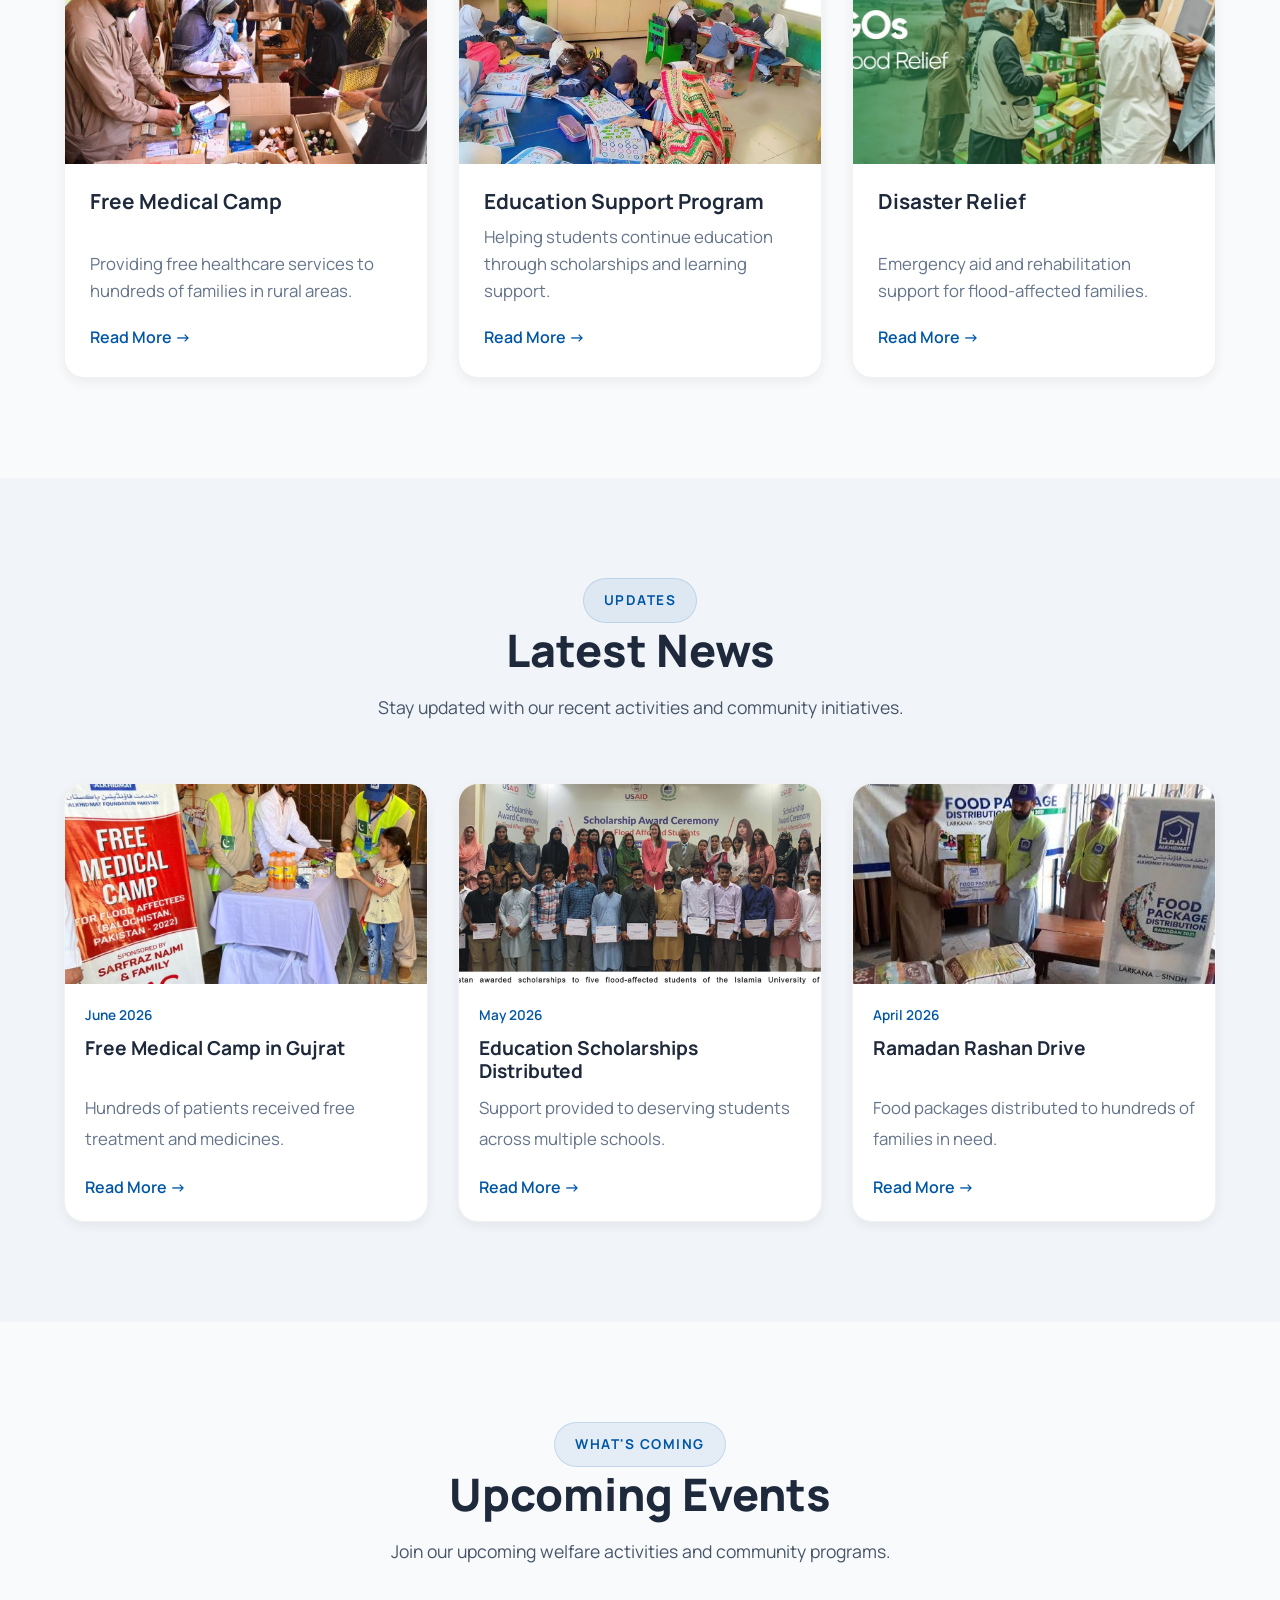
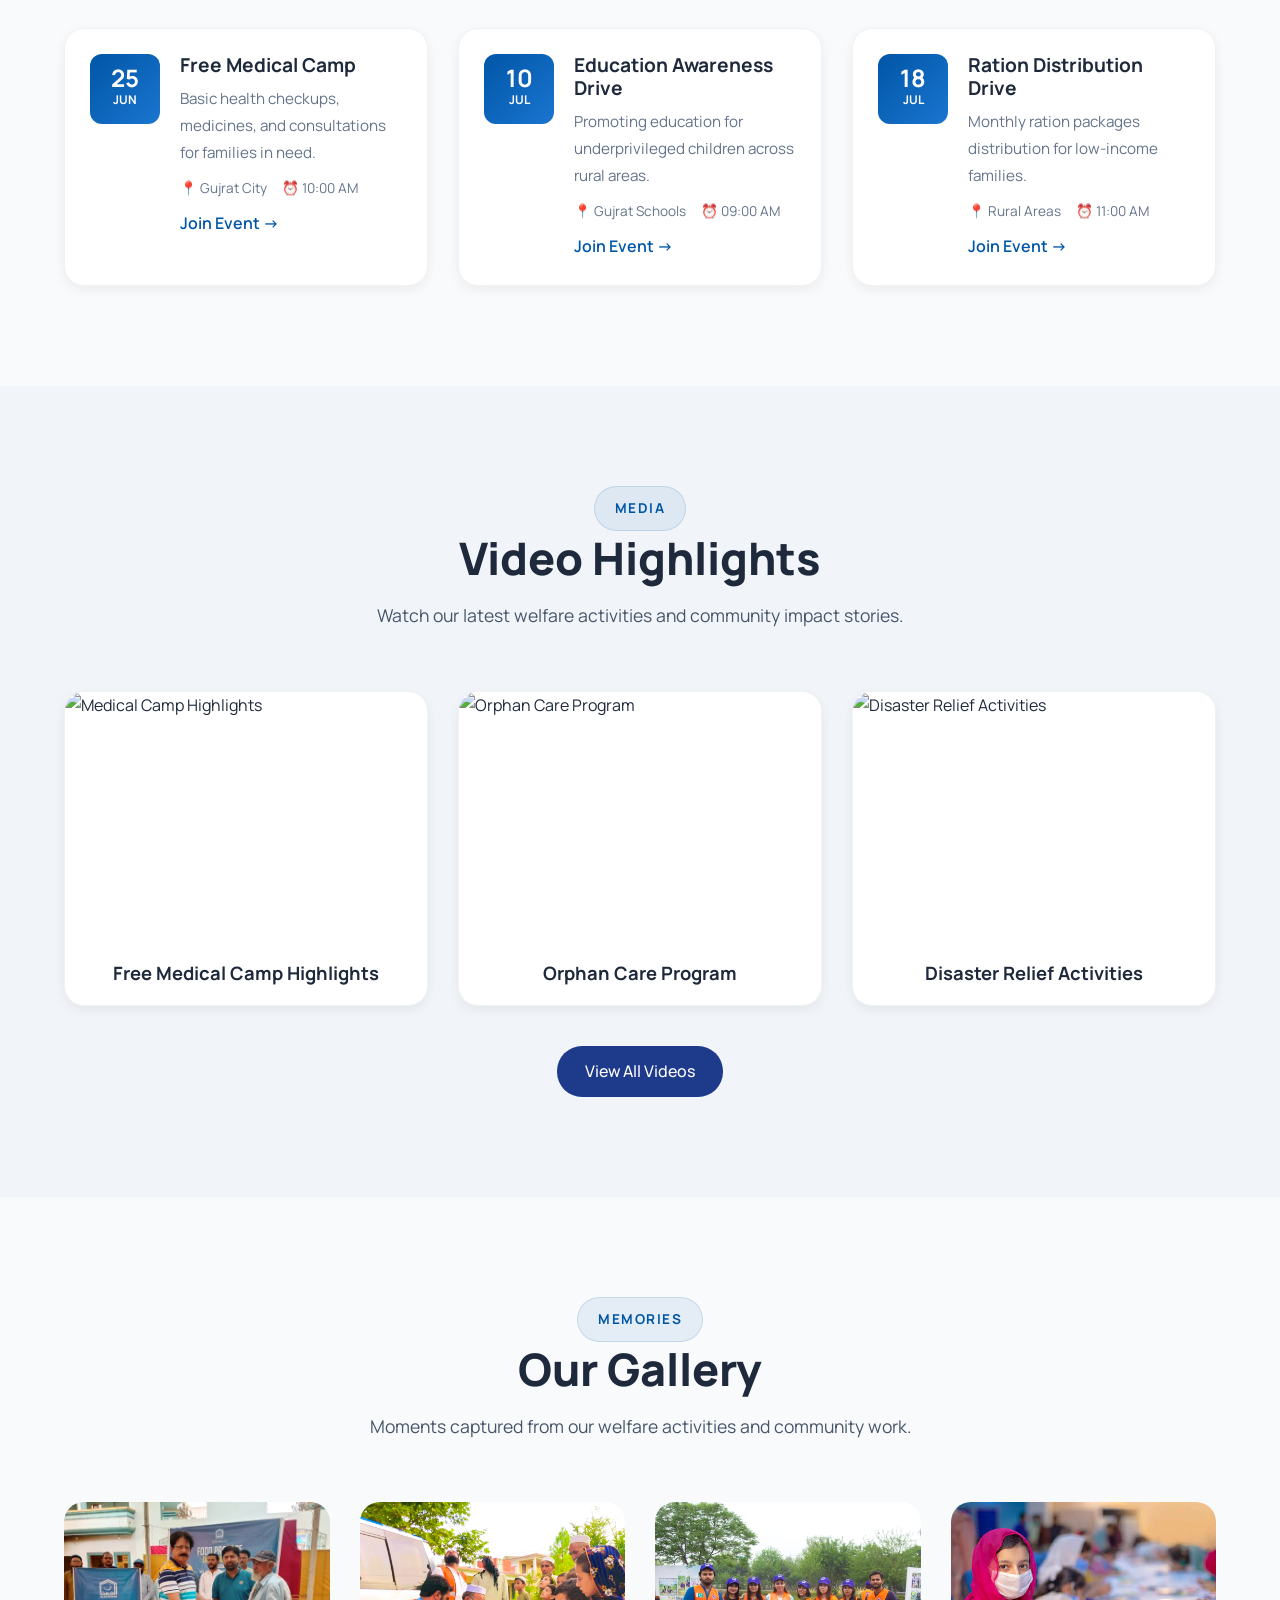
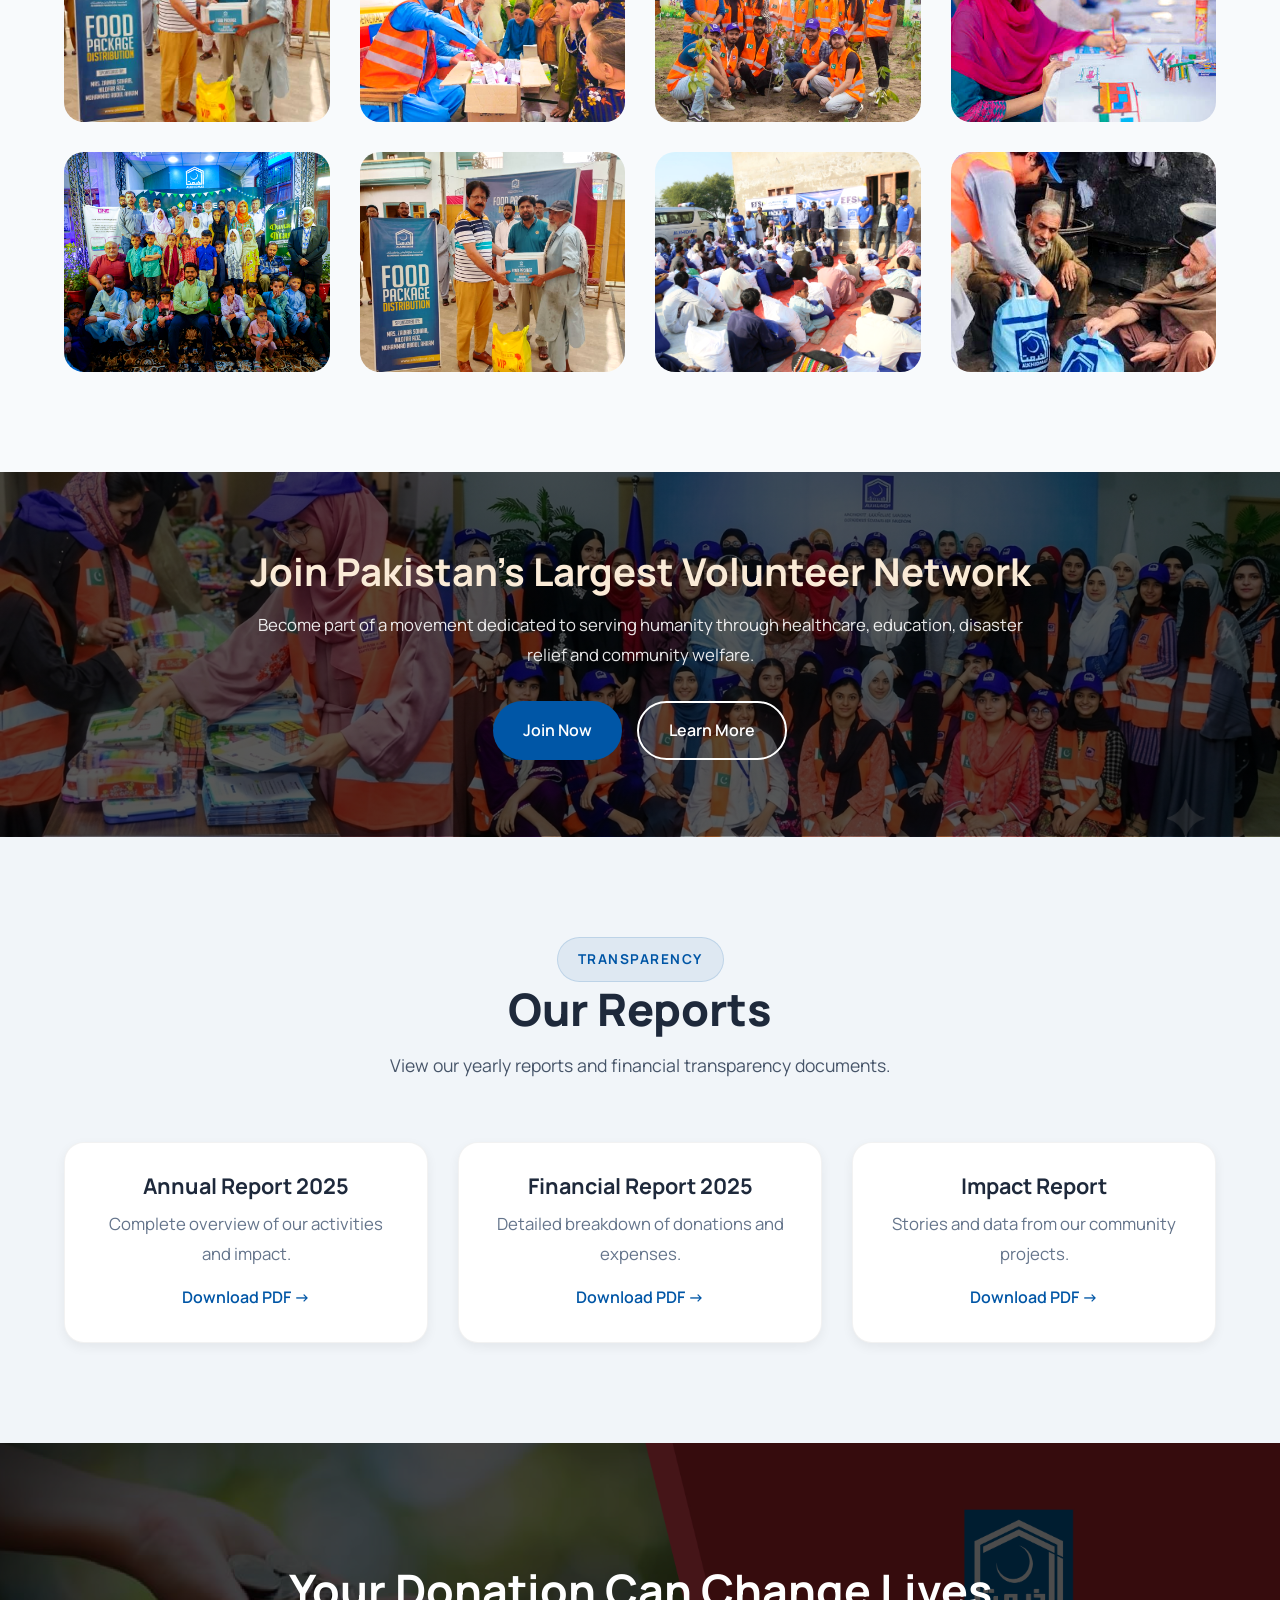
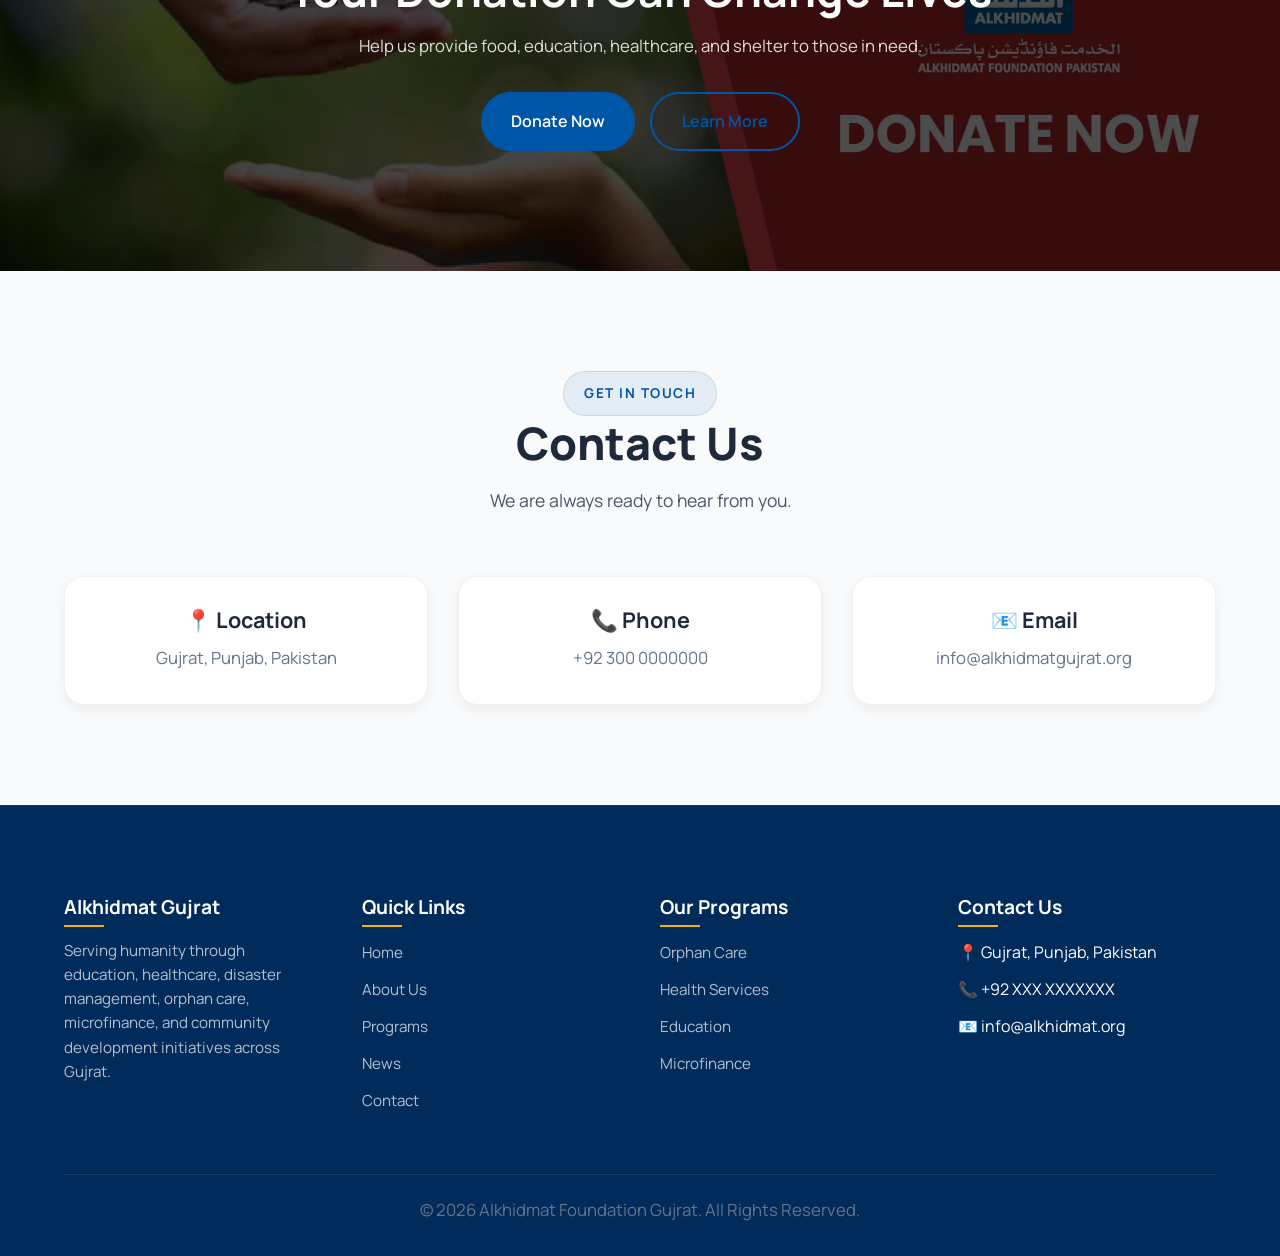
==== commit 40b38ed9: "initial NGO website frontend" ====
--- a/index.html
+++ b/index.html
@@ -578,7 +578,7 @@
                 <div class="volunteer-box">
 
                     <div class="volunteer-content">
-                        <h2 style="font-size: 2.4rem;">Join Pakistan's Largest Volunteer Network</h2>
+                        <h2 style="font-size: 2.4rem; color: antiquewhite;">Join Pakistan's Largest Volunteer Network</h2>
                         <p>
                             Become part of a movement dedicated to
                             serving humanity through healthcare,
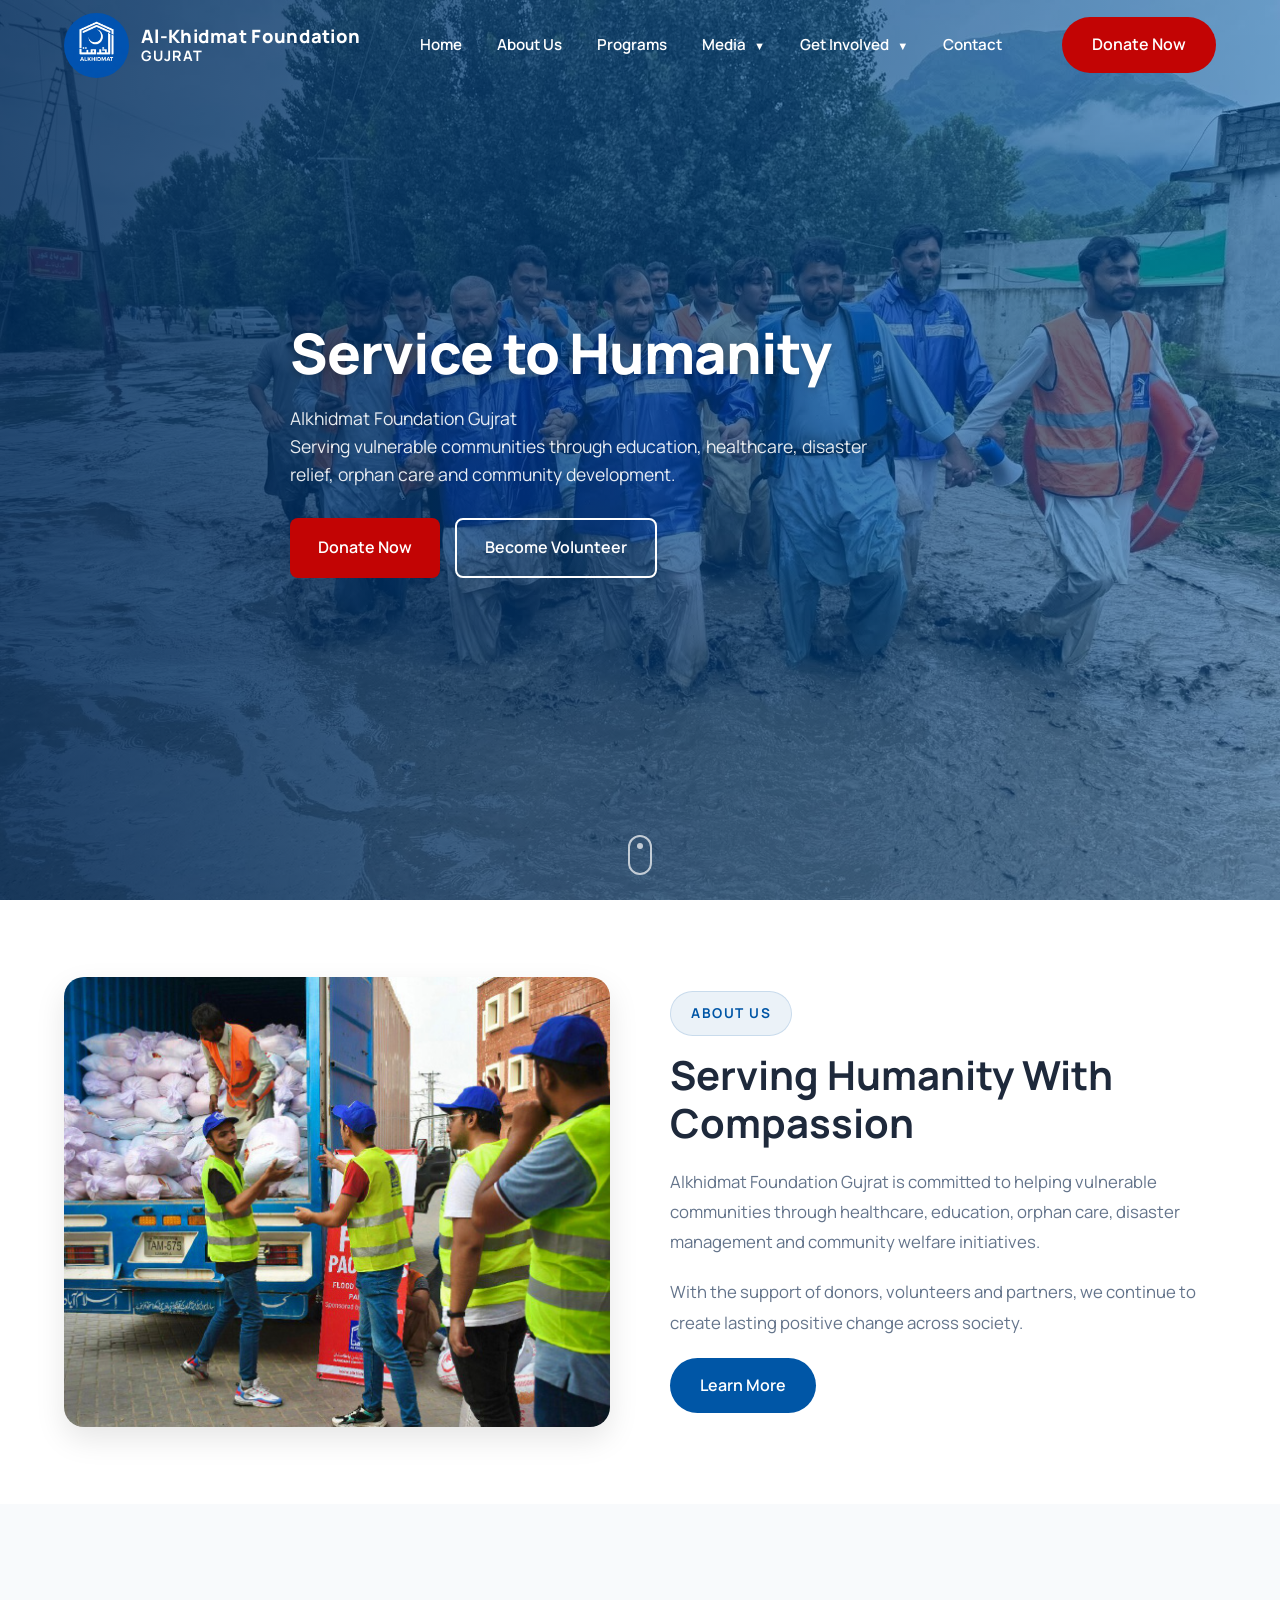
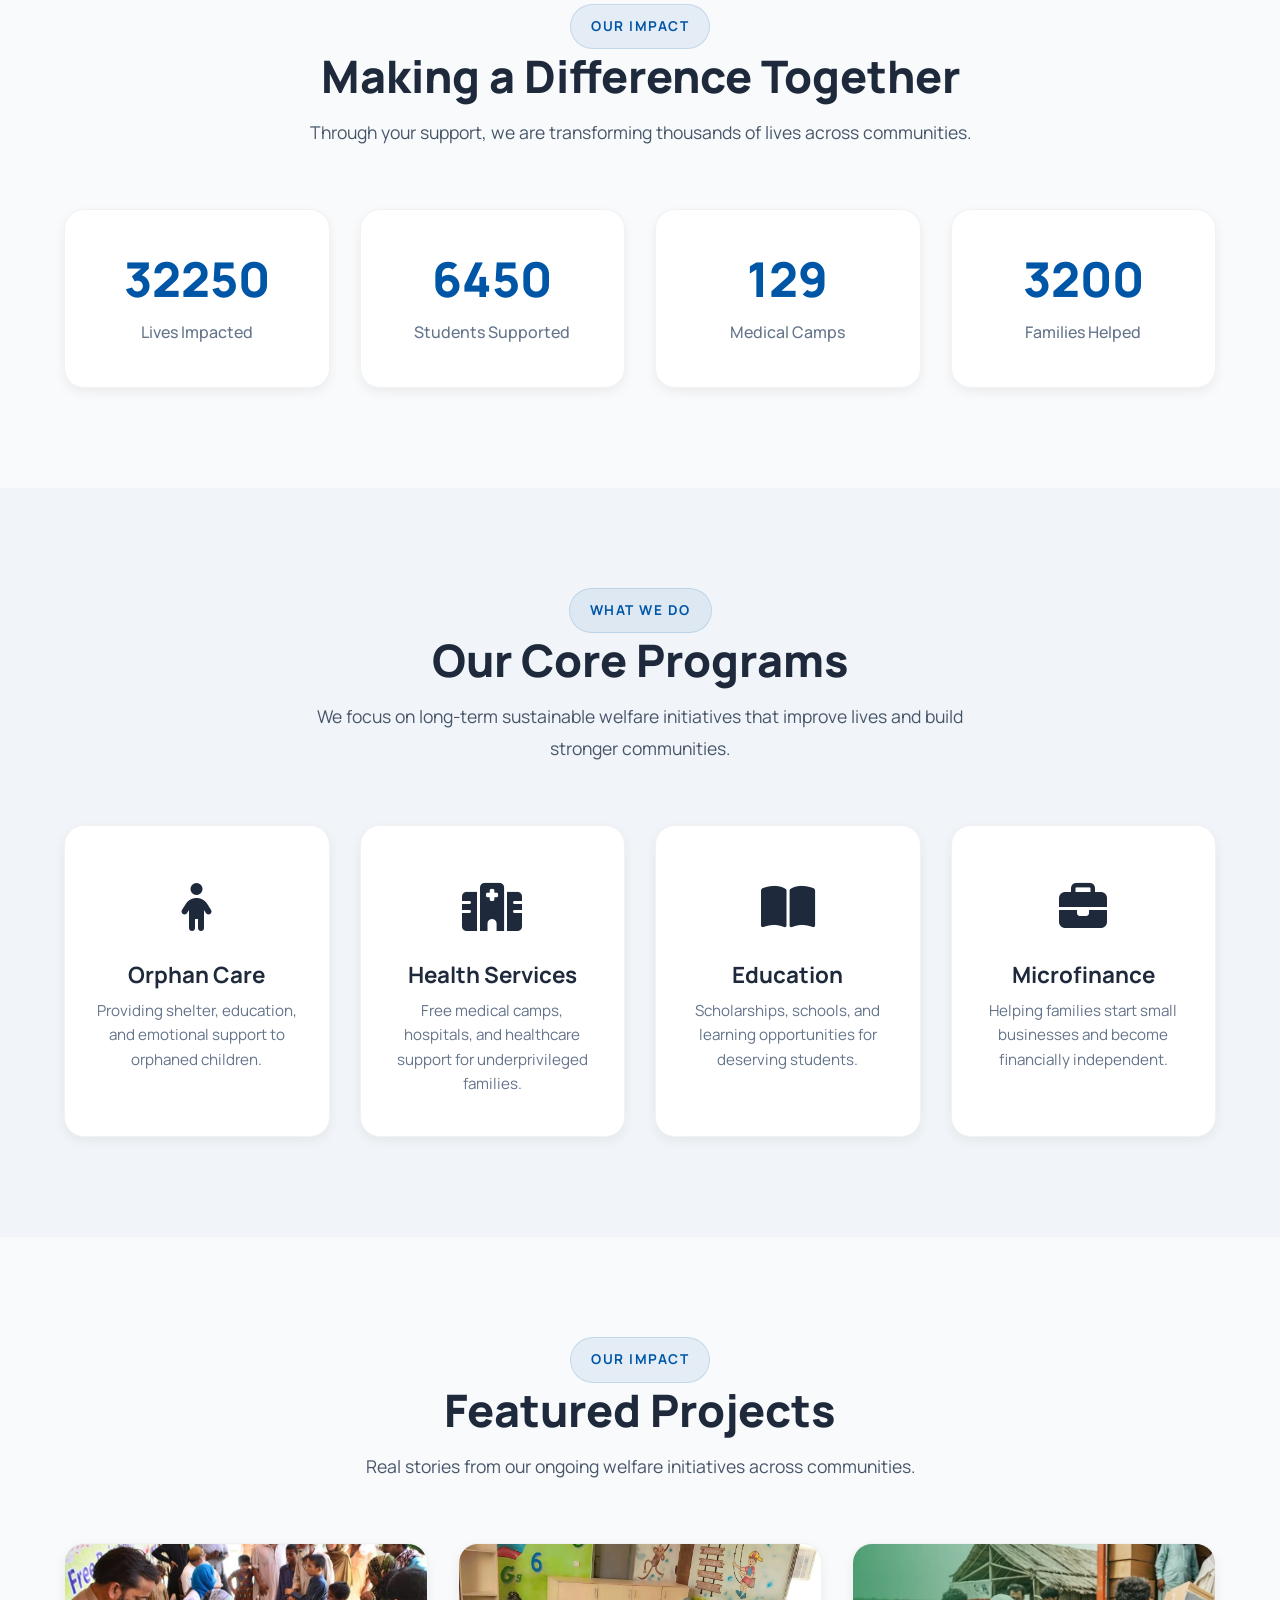
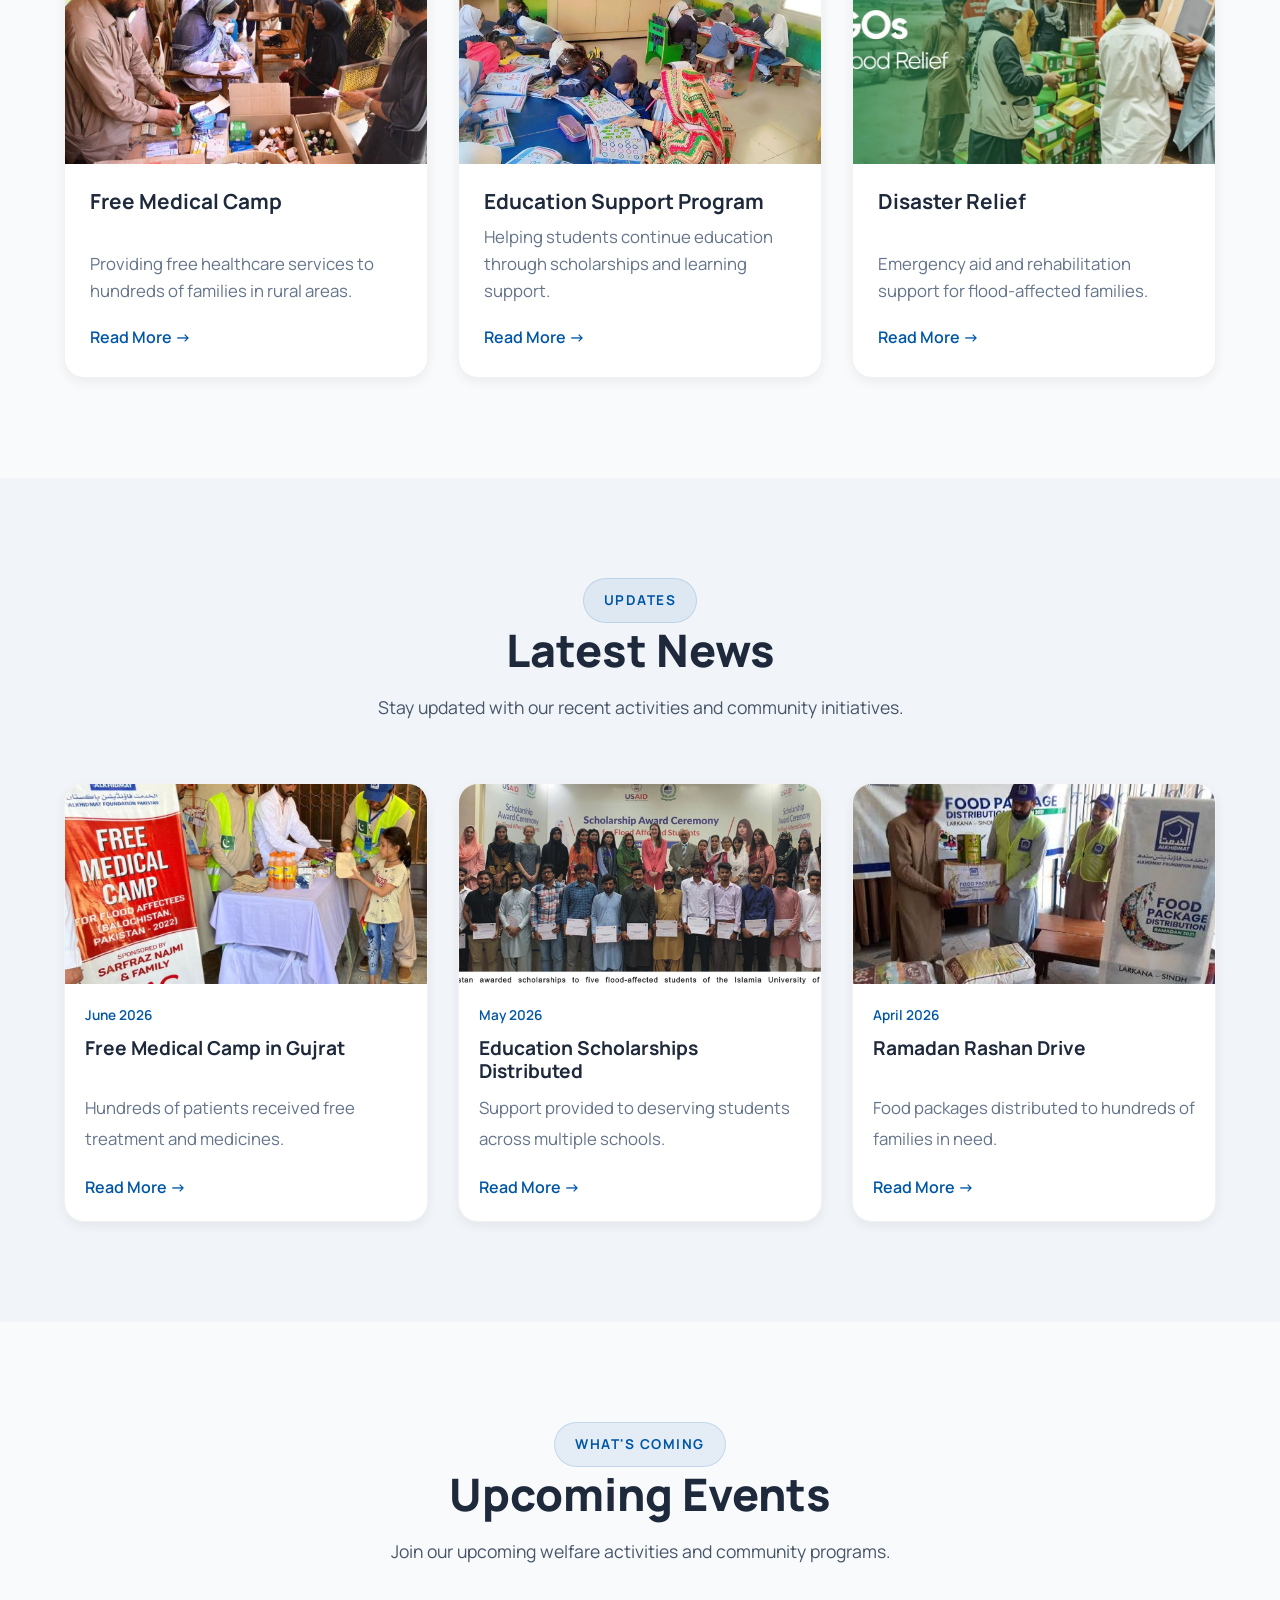
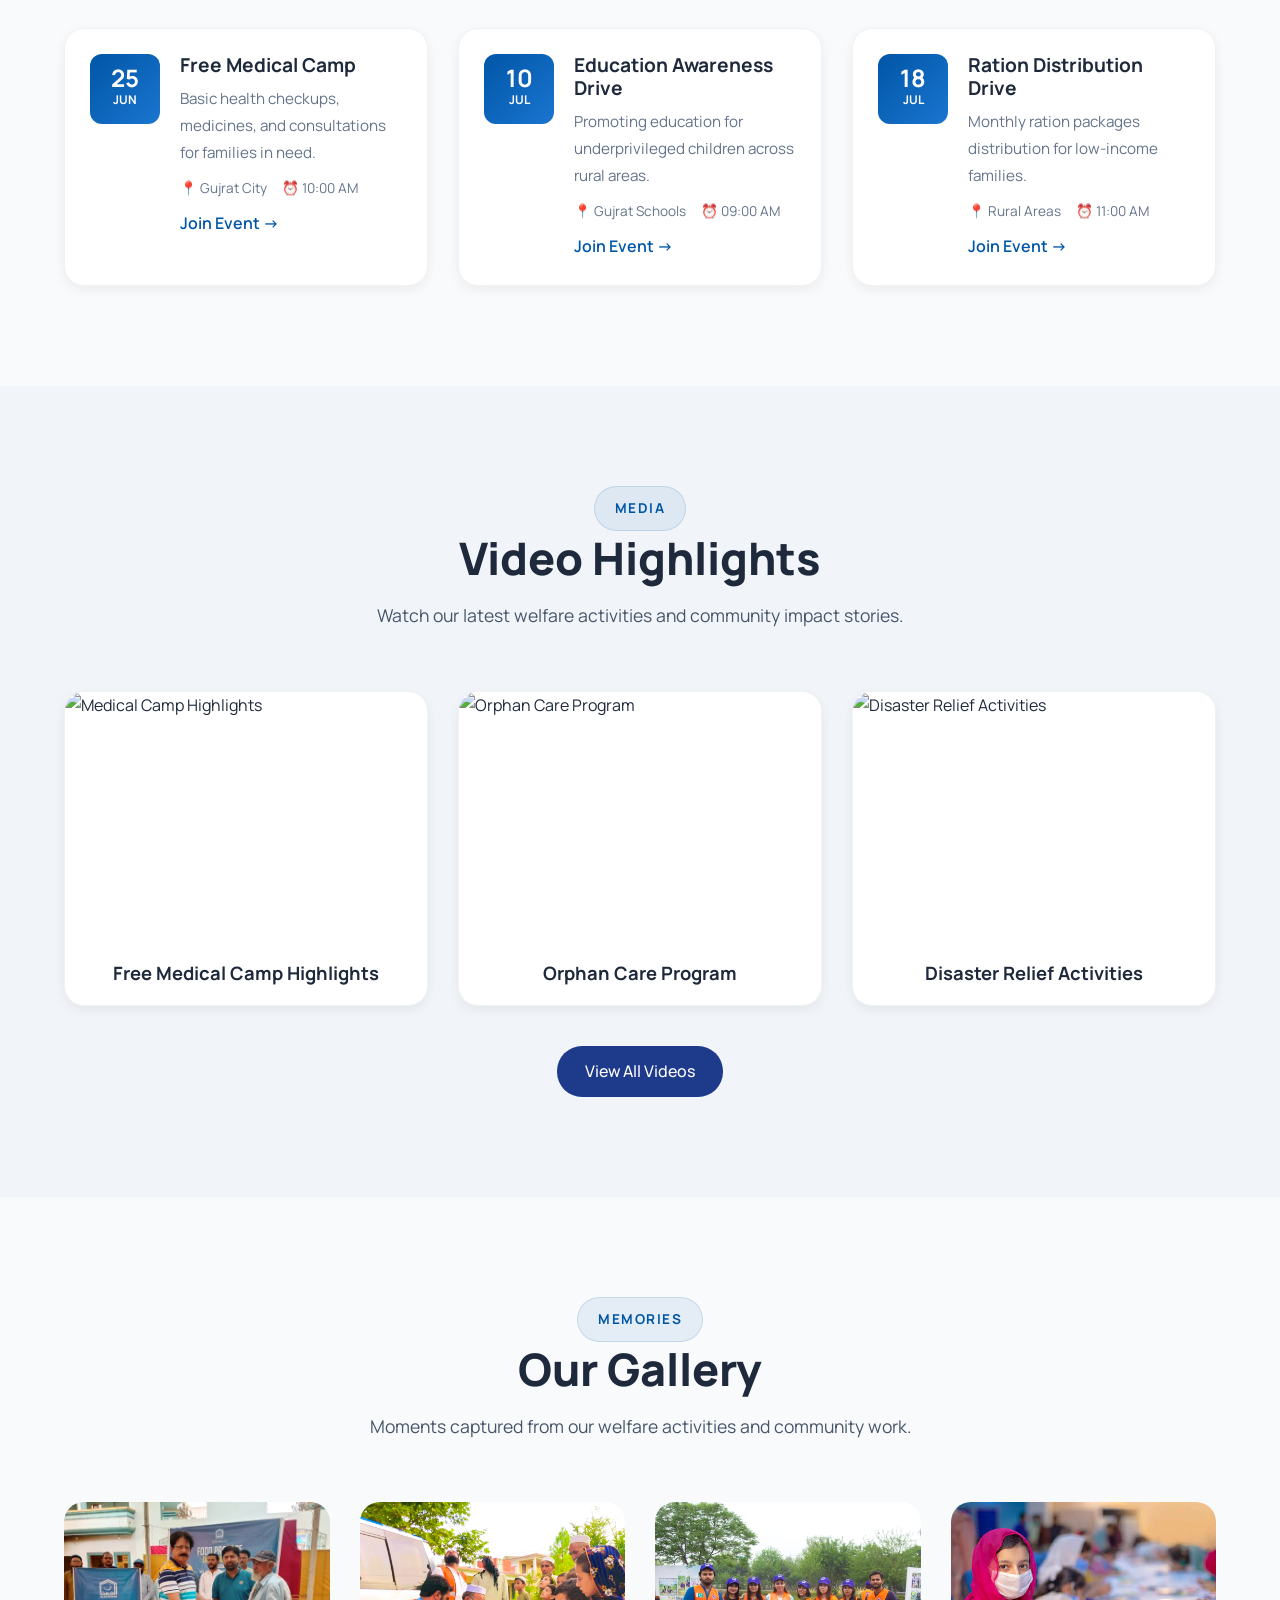
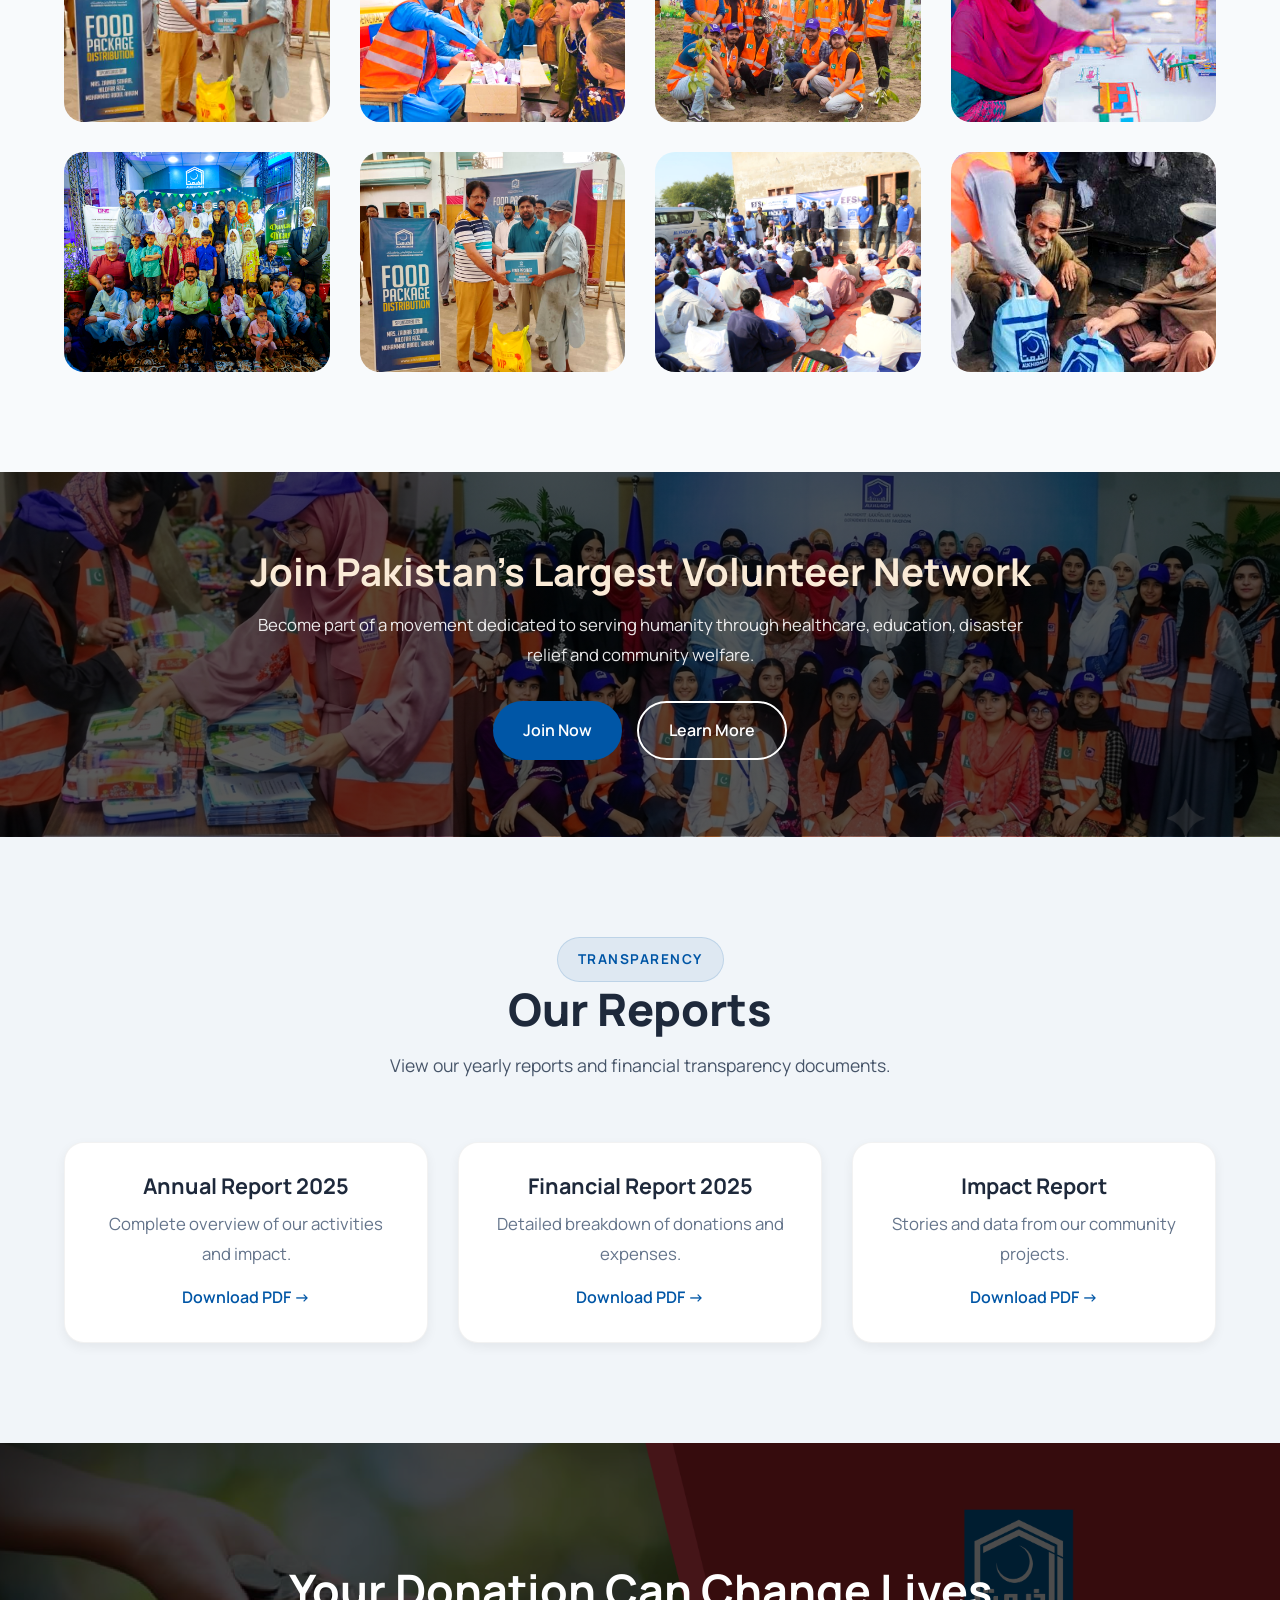
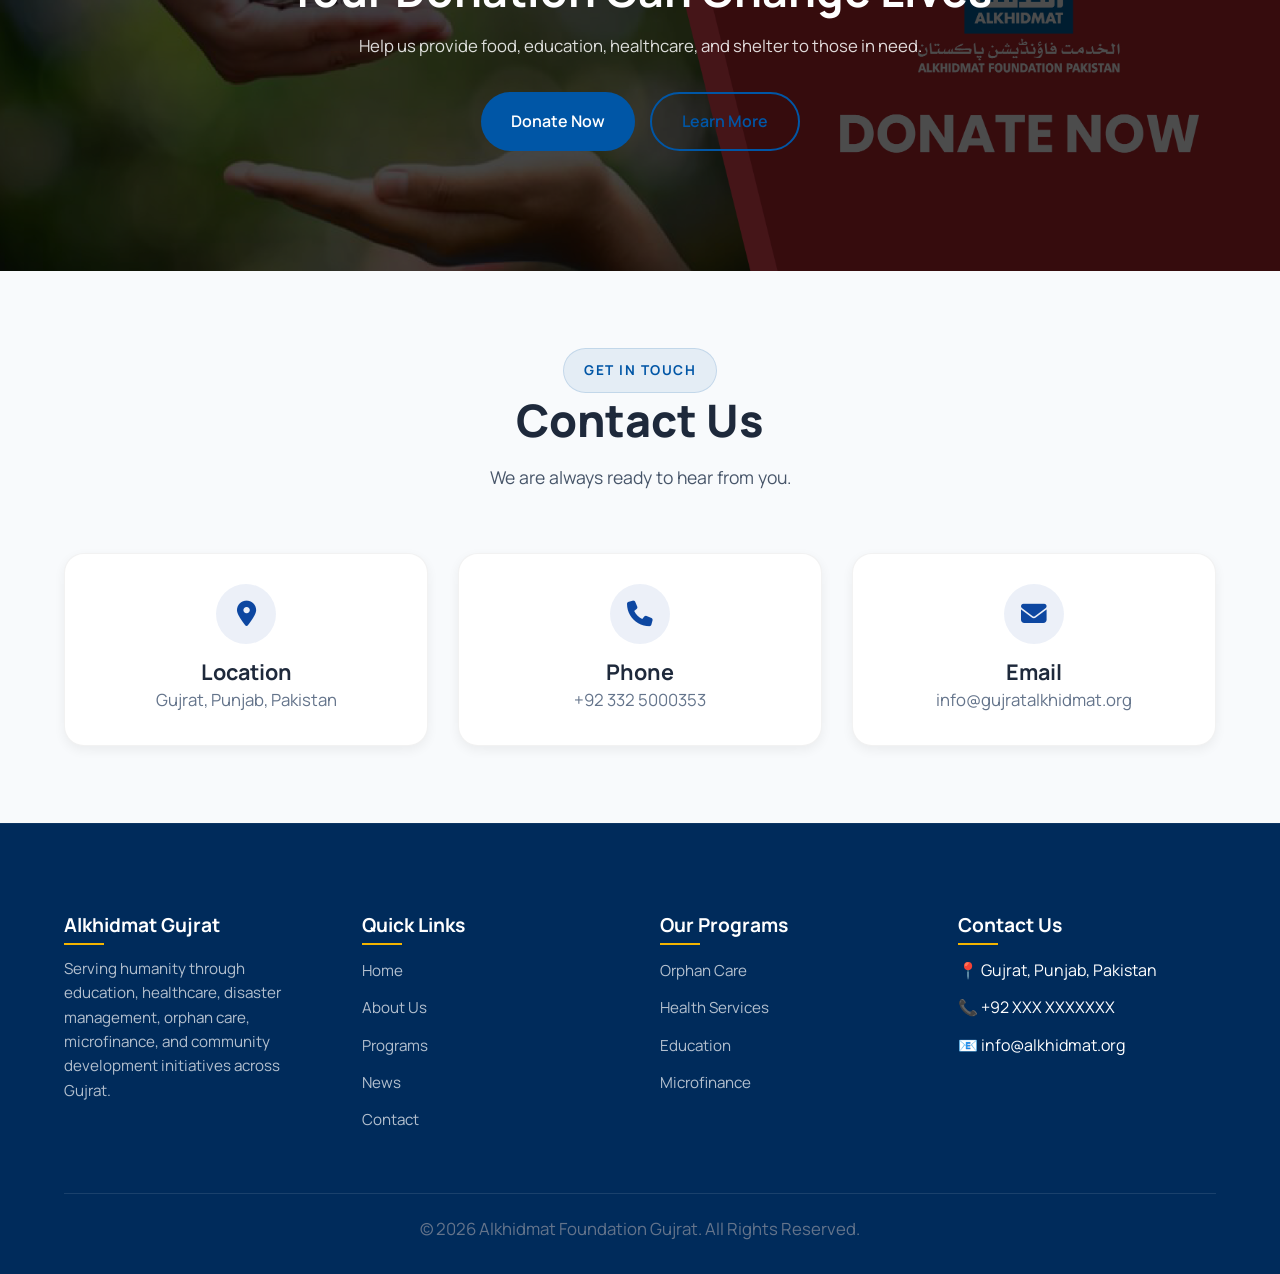
==== commit 1cf217eb: "initial NGO website frontend" ====
--- a/index.html
+++ b/index.html
@@ -578,7 +578,8 @@
                 <div class="volunteer-box">
 
                     <div class="volunteer-content">
-                        <h2 style="font-size: 2.4rem; color: antiquewhite;">Join Pakistan's Largest Volunteer Network</h2>
+                        <h2 style="font-size: 2.4rem; color: antiquewhite;">Join Pakistan's Largest Volunteer Network
+                        </h2>
                         <p>
                             Become part of a movement dedicated to
                             serving humanity through healthcare,
@@ -674,26 +675,37 @@
 
                 <div class="grid grid-3 contact-grid">
 
+                    <!-- Location Card -->
                     <div class="card contact-card">
-                        <h3>📍 Location</h3>
+                        <div class="contact-icon">
+                            <i class="fa-solid fa-location-dot"></i>
+                        </div>
+                        <h3>Location</h3>
                         <p>Gujrat, Punjab, Pakistan</p>
                     </div>
 
+                    <!-- Phone Card -->
                     <div class="card contact-card">
-                        <h3>📞 Phone</h3>
-                        <p>+92 300 0000000</p>
-                    </div>
-
+                        <div class="contact-icon">
+                            <i class="fa-solid fa-phone"></i>
+                        </div>
+                        <h3>Phone</h3>
+                        <p>+92 332 5000353</p>
+                    </div>
+
+                    <!-- Email Card -->
                     <div class="card contact-card">
-                        <h3>📧 Email</h3>
-                        <p>info@alkhidmatgujrat.org</p>
-                    </div>
-
-                </div>
-
-            </div>
-        </section>
-
+                        <div class="contact-icon">
+                            <i class="fa-solid fa-envelope"></i>
+                        </div>
+                        <h3>Email</h3>
+                        <p>info@gujratalkhidmat.org</p>
+                    </div>
+
+                </div>
+
+            </div>
+        </section>
     </main>
 
     <!-- ==========================================
--- a/assets/css/style.css
+++ b/assets/css/style.css
@@ -363,26 +363,27 @@
    NAVBAR
 ========================================== */
 
+/* ==========================================
+   NAVBAR & LOGO STYLES (FIXED & CLEANED)
+========================================== */
+
 .navbar {
-  background: white;
+  background: var(--white-color);
   position: fixed;
   top: 0;
   left: 0;
-
   width: 100%;
-
   height: 90px;
-
   z-index: 1000;
-
-  transition: all .3s ease;
-
-}
-
+  transition: all 0.3s ease;
+}
+
+/* Homepage default transparent header */
 .home .navbar {
   background: transparent;
 }
 
+/* Scrolled Navbar state (Both home and inner pages) */
 .navbar.scrolled {
   background: rgba(255, 255, 255, 0.85);
   backdrop-filter: blur(12px);
@@ -391,35 +392,34 @@
 }
 
 .navbar-container {
-
   height: 100%;
-
-  display: flex;
-
+  display: flex;
   align-items: center;
-
   justify-content: space-between;
-
-}
+}
+
+/* ==========================================
+   LOGO COMPONENTS
+========================================== */
 
 .logo {
   display: flex;
   align-items: center;
   gap: 12px;
-  /* Spacing between emblem and text */
   text-decoration: none;
 }
 
 .logo-icon-wrapper {
-  width: 80px;
-  height: 80px;
+  width: 65px;
+  /* Sized to sit cleanly within the 90px height */
+  height: 65px;
   border-radius: 50%;
   overflow: hidden;
-  /* Clips out the rest of the wide banner text */
   display: flex;
   align-items: center;
   justify-content: flex-start;
   background: transparent;
+  transition: var(--transition);
 }
 
 .nav-logo {
@@ -427,21 +427,27 @@
   width: auto;
   object-fit: contain;
   transform: scale(1.1);
-  /* Slightly scales up the circle emblem to fit cleanly */
-}
-
-/* Typography Styles */
+}
+
+/* Subtle logo sizing update when navbar is scrolled down */
+.navbar.scrolled .logo-icon-wrapper {
+  width: 55px;
+  height: 55px;
+}
+
+/* Typography Layout */
 .logo-text {
   display: flex;
   flex-direction: column;
   line-height: 1.2;
 }
 
+/* Default Colors (Inner Pages top state / Global Scrolled state) */
 .logo-main {
   font-size: 1.15rem;
   font-weight: 800;
-  color: var(--white-color);
-  /* White for the transparent hero header state */
+  color: var(--primary-color);
+  /* Primary theme blue */
   letter-spacing: 0.3px;
   transition: var(--transition);
 }
@@ -449,58 +455,45 @@
 .logo-sub {
   font-size: 0.9rem;
   font-weight: 700;
-  color: var(--accent-color);
-  /* Matches your beautiful yellow accent color */
+  color: var(--primary-color);
+  /* Accent yellow/gold */
   text-transform: uppercase;
   letter-spacing: 1px;
-}
-
-/* --- Scrolled Navbar States --- */
-/* When page scrolls down, change the text color to dark slate to match your theme */
-.navbar.scrolled .logo-main {
-  color: var(--text-color);
-}
-
-.logo h2 {
-
-  font-size: 1.6rem;
-
-  font-weight: 800;
-
-}
-
-.logo span {
-
-  color: var(--accent-color);
-
-}
-
-.navbar.scrolled .nav-logo {
-
-  height: 98px;
-
-}
+  transition: var(--transition);
+}
+
+/* ==========================================
+   HOMEPAGE SPECIFIC OVERRIDES
+========================================== */
+
+/* Forces text to be pure white ONLY when at the top of the homepage */
+.home .navbar:not(.scrolled) .logo-main {
+  color: var(--white-color);
+}
+
+.home .navbar:not(.scrolled) .logo-sub {
+  color: var(--white-color);
+}
+
+/* ==========================================
+   NAVIGATION LINKS
+========================================== */
 
 .nav-links {
-
-  display: flex;
-
+  display: flex;
   align-items: center;
-
   gap: 35px;
-
 }
 
 .nav-links>li {
-
   position: relative;
-
 }
 
 .nav-links>li>a {
   position: relative;
   font-size: 0.95rem;
   font-weight: 600;
+  transition: var(--transition);
 }
 
 /* 1. Force all main navigation links to be white by default on the transparent home navbar */
@@ -1412,25 +1405,33 @@
    CONTACT PREVIEW
 ========================================== */
 
-.contact-preview {
-  padding: 100px 0;
-}
-
-.contact-grid {
-  margin-top: 50px;
+.contact-preview .contact-icon {
+  display: inline-flex;
+  align-items: center;
+  justify-content: center;
+  width: 60px;
+  height: 60px;
+  background: rgba(13, 71, 161, 0.08);
+  color: #0d47a1;
+  border-radius: 50%;
+  margin-bottom: 15px;
+  transition: all 0.3s ease;
+}
+
+.contact-preview .contact-icon i {
+  font-size: 1.6rem;
+  line-height: 1;
+}
+
+.contact-preview .contact-card {
   text-align: center;
-}
-
-.contact-card {
-  padding: 30px;
-}
-
-.contact-card h3 {
-  margin-bottom: 10px;
-}
-
-.contact-card p {
-  color: var(--text-light);
+  padding: 30px 20px;
+}
+
+.contact-preview .contact-card:hover .contact-icon {
+  background: #0d47a1;
+  color: #fff;
+  transform: translateY(-3px);
 }
 
 /* ==========================================
